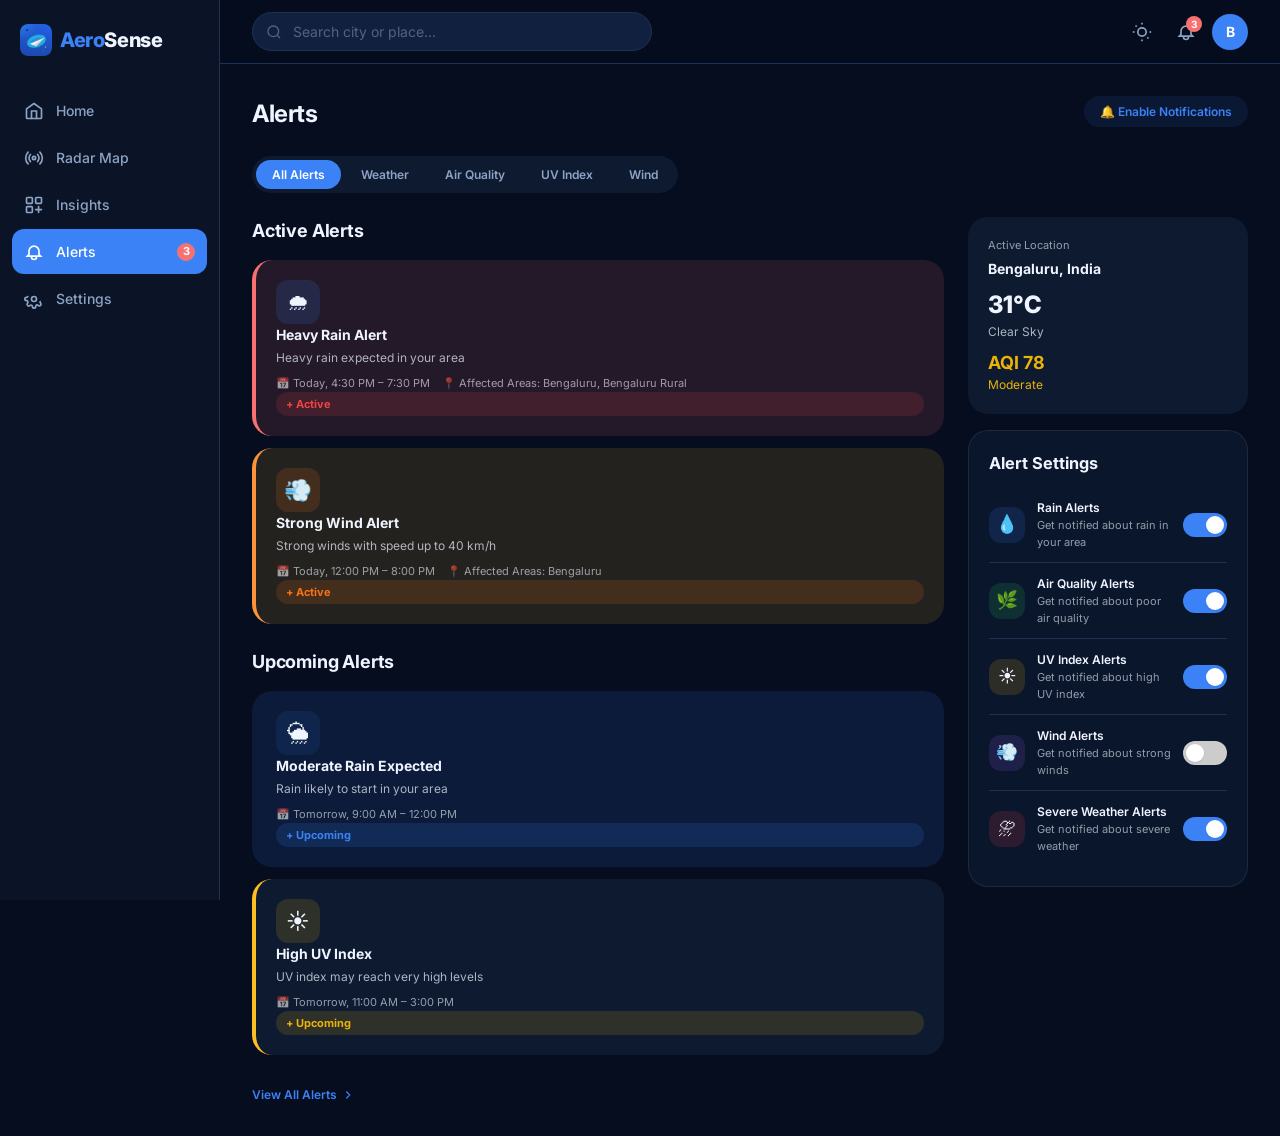
==== pages/alerts.html @ c8701554 "Initial commit" ====
<!DOCTYPE html>
<html lang="en" data-theme="dark">
<head>
  <meta charset="UTF-8"/>
  <meta name="viewport" content="width=device-width, initial-scale=1.0, viewport-fit=cover"/>
  <meta name="theme-color" content="#0d1117"/>
  <title>Alerts – AeroSense</title>
  <link rel="manifest" href="../manifest.json"/>
  <link rel="apple-touch-icon" href="../assets/apple-touch-icon.png"/>
  <link rel="apple-touch-icon" sizes="180x180" href="../assets/apple-touch-icon.png"/>
  <!-- Theme init: read stored preference before CSS renders to prevent flash -->
  <script>(function(){try{var s=JSON.parse(localStorage.getItem("aerosense_settings")||"{}");var t=s.theme||"dark";if(t==="system"){t=window.matchMedia("(prefers-color-scheme: dark)").matches?"dark":"light";}document.documentElement.setAttribute("data-theme",t);}catch(e){document.documentElement.setAttribute("data-theme","dark");}})();</script>
  <link rel="stylesheet" href="../css/main.css"/>
  <link rel="stylesheet" href="../css/dark.css"/>
  <link rel="stylesheet" href="../css/light.css"/>
  <link rel="stylesheet" href="../css/animations.css"/>
  <style>
    .alerts-layout {
      display: grid;
      grid-template-columns: 1fr 280px;
      gap: var(--space-2xl);
      align-items: start;
    }
    @media (max-width: 1024px) { .alerts-layout { grid-template-columns: 1fr; } }
    .location-mini-card {
      border-radius: var(--radius-xl);
      padding: var(--space-xl);
    }
    [data-theme="dark"] .location-mini-card { background: var(--bg-card); }
    [data-theme="light"] .location-mini-card { background: var(--bg-card); box-shadow: var(--shadow-sm); }
  </style>
</head>
<body>
<div class="app-shell">
  <!-- Sidebar -->
  <aside class="sidebar" role="navigation">
    <div class="sidebar-logo">
      <svg class="logo-icon" viewBox="0 0 32 32" fill="none">
        <circle cx="16" cy="16" r="16" fill="#3b82f6" opacity=".15"/>
        <path d="M8 20c0-4.418 3.582-8 8-8s8 3.582 8 8" stroke="#3b82f6" stroke-width="2" stroke-linecap="round"/>
        <circle cx="16" cy="12" r="3" fill="#3b82f6"/>
        <path d="M10 24h12" stroke="#3b82f6" stroke-width="2" stroke-linecap="round"/>
      </svg>
      <span class="logo-text"><span class="logo-aero">Aero</span>Sense</span>
    </div>
    <nav class="sidebar-nav">
      <a href="../index.html" class="nav-item"><svg width="20" height="20" fill="none" stroke="currentColor" stroke-width="2" viewBox="0 0 24 24"><path stroke-linecap="round" stroke-linejoin="round" d="M3 9.5L12 3l9 6.5V20a1 1 0 01-1 1H4a1 1 0 01-1-1V9.5z"/><path stroke-linecap="round" d="M9 21V12h6v9"/></svg><span>Home</span></a>
      <a href="radar.html" class="nav-item"><svg width="20" height="20" fill="none" stroke="currentColor" stroke-width="2" viewBox="0 0 24 24"><circle cx="12" cy="12" r="2"/><path stroke-linecap="round" d="M16.24 7.76a6 6 0 010 8.49M7.76 7.76a6 6 0 000 8.49M19.07 4.93a10 10 0 010 14.14M4.93 4.93a10 10 0 000 14.14"/></svg><span>Radar Map</span></a>
      <a href="insights.html" class="nav-item"><svg width="20" height="20" fill="none" stroke="currentColor" stroke-width="2" viewBox="0 0 24 24"><rect x="3" y="3" width="7" height="7" rx="1"/><rect x="14" y="3" width="7" height="7" rx="1"/><rect x="3" y="14" width="7" height="7" rx="1"/><path stroke-linecap="round" d="M14 17.5h7M17.5 14v7"/></svg><span>Insights</span></a>
      <a href="alerts.html" class="nav-item active" aria-current="page"><svg width="20" height="20" fill="none" stroke="currentColor" stroke-width="2" viewBox="0 0 24 24"><path stroke-linecap="round" d="M15 17H20L18.595 15.595A1 1 0 0118 14.808V11a6 6 0 10-12 0v3.808a1 1 0 01-.595.797L4 17h5m6 0v1a3 3 0 11-6 0v-1m6 0H9"/></svg><span>Alerts</span><span class="nav-badge alerts-badge">3</span></a>
      <a href="settings.html" class="nav-item"><svg width="20" height="20" fill="none" stroke="currentColor" stroke-width="2" viewBox="0 0 24 24"><circle cx="12" cy="12" r="3"/><path stroke-linecap="round" d="M19.4 15a1.65 1.65 0 00.33 1.82l.06.06a2 2 0 010 2.83 2 2 0 01-2.83 0l-.06-.06a1.65 1.65 0 00-1.82-.33 1.65 1.65 0 00-1 1.51V21a2 2 0 01-4 0v-.09A1.65 1.65 0 009 19.4a1.65 1.65 0 00-1.82.33l-.06.06a2 2 0 01-2.83-2.83l.06-.06A1.65 1.65 0 004.68 15a1.65 1.65 0 00-1.51-1H3a2 2 0 010-4h.09A1.65 1.65 0 004.6 9"/></svg><span>Settings</span></a>
    </nav>
  </aside>

  <div class="main-content">
    <header class="topbar">
      <div class="search-bar">
        <svg class="search-icon" fill="none" stroke="currentColor" stroke-width="2" viewBox="0 0 24 24"><circle cx="11" cy="11" r="8"/><line x1="21" y1="21" x2="16.65" y2="16.65"/></svg>
        <input type="text" placeholder="Search city or place..." aria-label="Search"/>
      </div>
      <div class="topbar-actions">
        <button class="topbar-btn topbar-theme-btn" aria-label="Toggle theme"><svg width="20" height="20" fill="none" stroke="currentColor" stroke-width="2" viewBox="0 0 24 24"><circle cx="12" cy="12" r="5"/><line x1="12" y1="1" x2="12" y2="3"/><line x1="12" y1="21" x2="12" y2="23"/><line x1="4.22" y1="4.22" x2="5.64" y2="5.64"/><line x1="18.36" y1="18.36" x2="19.78" y2="19.78"/><line x1="1" y1="12" x2="3" y2="12"/><line x1="21" y1="12" x2="23" y2="12"/></svg></button>
        <button class="topbar-btn" aria-label="Notifications"><svg width="20" height="20" fill="none" stroke="currentColor" stroke-width="2" viewBox="0 0 24 24"><path stroke-linecap="round" d="M15 17H20L18.595 15.595A1 1 0 0118 14.808V11a6 6 0 10-12 0v3.808a1 1 0 01-.595.797L4 17h5m6 0v1a3 3 0 11-6 0v-1m6 0H9"/></svg><span class="btn-badge alerts-badge">3</span></button>
        <div class="avatar-btn">B</div>
      </div>
    </header>

    <header class="mobile-topbar">
      <div>
        <div class="mt-logo"><span class="logo-aero">Aero</span>Sense</div>
        <div style="font-size:var(--text-lg);font-weight:700;margin-top:2px">Alerts</div>
      </div>
      <div class="mt-actions">
        <button class="mt-btn topbar-theme-btn" aria-label="Toggle theme"><svg width="20" height="20" fill="none" stroke="currentColor" stroke-width="2" viewBox="0 0 24 24"><circle cx="12" cy="12" r="5"/><line x1="12" y1="1" x2="12" y2="3"/><line x1="12" y1="21" x2="12" y2="23"/></svg></button>
        <button class="mt-btn" id="enable-notifications" aria-label="Enable notifications"><svg width="20" height="20" fill="none" stroke="currentColor" stroke-width="2" viewBox="0 0 24 24"><path stroke-linecap="round" d="M15 17H20L18.595 15.595A1 1 0 0118 14.808V11a6 6 0 10-12 0v3.808a1 1 0 01-.595.797L4 17h5m6 0v1a3 3 0 11-6 0v-1m6 0H9"/></svg></button>
      </div>
    </header>

    <main class="page-content page-enter">
      <div class="page-header" style="display:flex;align-items:flex-start;justify-content:space-between;flex-wrap:wrap;gap:var(--space-md)">
        <div>
          <h1 class="page-title">Alerts</h1>
        </div>
        <button class="view-all-btn" id="enable-notifications" style="padding:8px 16px;border-radius:var(--radius-full);background:rgba(59,130,246,.1);color:var(--color-brand);font-weight:600;font-size:var(--text-sm)">
          🔔 Enable Notifications
        </button>
      </div>

      <!-- Filter tabs -->
      <div class="tab-bar" role="tablist">
        <button class="tab-btn active" data-filter="all" role="tab">All Alerts</button>
        <button class="tab-btn" data-filter="weather" role="tab">Weather</button>
        <button class="tab-btn" data-filter="aqi" role="tab">Air Quality</button>
        <button class="tab-btn" data-filter="uv" role="tab">UV Index</button>
        <button class="tab-btn" data-filter="wind" role="tab">Wind</button>
      </div>

      <div class="alerts-layout">
        <!-- Alerts list -->
        <div>
          <!-- Active Alerts -->
          <section>
            <h2 class="section-title mb-lg">Active Alerts</h2>
            <div id="active-alerts">
              <!-- Populated by JS -->
              <div class="alert-card active">
                <div class="ac-icon-wrap" style="background:rgba(59,130,246,.15)">🌧</div>
                <div class="ac-body">
                  <div class="ac-title">Heavy Rain Alert</div>
                  <div class="ac-desc">Heavy rain expected in your area</div>
                  <div class="ac-meta">
                    <span>📅 Today, 4:30 PM – 7:30 PM</span>
                    <span>📍 Affected Areas: Bengaluru, Bengaluru Rural</span>
                  </div>
                </div>
                <div class="ac-badge" style="color:#ef4444;background:rgba(239,68,68,.15)">+ Active</div>
              </div>
              <div class="alert-card wind">
                <div class="ac-icon-wrap" style="background:rgba(249,115,22,.15)">💨</div>
                <div class="ac-body">
                  <div class="ac-title">Strong Wind Alert</div>
                  <div class="ac-desc">Strong winds with speed up to 40 km/h</div>
                  <div class="ac-meta">
                    <span>📅 Today, 12:00 PM – 8:00 PM</span>
                    <span>📍 Affected Areas: Bengaluru</span>
                  </div>
                </div>
                <div class="ac-badge" style="color:#f97316;background:rgba(249,115,22,.15)">+ Active</div>
              </div>
            </div>
          </section>

          <!-- Upcoming Alerts -->
          <section style="margin-top:var(--space-2xl)">
            <h2 class="section-title mb-lg">Upcoming Alerts</h2>
            <div id="upcoming-alerts">
              <div class="alert-card upcoming">
                <div class="ac-icon-wrap" style="background:rgba(59,130,246,.1)">🌦</div>
                <div class="ac-body">
                  <div class="ac-title">Moderate Rain Expected</div>
                  <div class="ac-desc">Rain likely to start in your area</div>
                  <div class="ac-meta"><span>📅 Tomorrow, 9:00 AM – 12:00 PM</span></div>
                </div>
                <div class="ac-badge" style="color:#3b82f6;background:rgba(59,130,246,.15)">+ Upcoming</div>
              </div>
              <div class="alert-card uv">
                <div class="ac-icon-wrap" style="background:rgba(234,179,8,.15)">☀️</div>
                <div class="ac-body">
                  <div class="ac-title">High UV Index</div>
                  <div class="ac-desc">UV index may reach very high levels</div>
                  <div class="ac-meta"><span>📅 Tomorrow, 11:00 AM – 3:00 PM</span></div>
                </div>
                <div class="ac-badge" style="color:#eab308;background:rgba(234,179,8,.15)">+ Upcoming</div>
              </div>
            </div>

            <button class="view-all-btn mt-xl" id="view-all-alerts" style="margin:var(--space-xl) auto 0;display:block">
              View All Alerts
              <svg width="14" height="14" fill="none" stroke="currentColor" stroke-width="2" viewBox="0 0 24 24"><path d="M9 18l6-6-6-6"/></svg>
            </button>
          </section>
        </div>

        <!-- Right sidebar: location + alert settings -->
        <aside style="display:flex;flex-direction:column;gap:var(--space-lg)">

          <!-- Location mini card (desktop) -->
          <div class="location-mini-card" id="alert-location-summary">
            <div style="font-size:var(--text-xs);opacity:.6;margin-bottom:4px">Active Location</div>
            <div style="font-weight:700;margin-bottom:8px">Bengaluru, India</div>
            <div style="font-size:var(--text-2xl);font-weight:800">31°C</div>
            <div style="font-size:var(--text-sm);opacity:.7;margin-bottom:8px">Clear Sky</div>
            <div style="font-size:var(--text-lg);font-weight:700;color:#eab308">AQI 78</div>
            <div style="font-size:var(--text-sm);color:#eab308">Moderate</div>
          </div>

          <!-- Alert Settings -->
          <div class="card">
            <h3 style="font-weight:700;margin-bottom:var(--space-md)">Alert Settings</h3>
            <div id="alert-settings-list">
              <!-- Populated by JS -->
              <div class="alert-setting-row">
                <div class="asr-icon" style="background:rgba(59,130,246,.15)">💧</div>
                <div class="asr-body"><div class="asr-name">Rain Alerts</div><div class="asr-desc">Get notified about rain in your area</div></div>
                <label class="toggle-switch"><input type="checkbox" checked/><span class="toggle-slider"></span></label>
              </div>
              <div class="alert-setting-row">
                <div class="asr-icon" style="background:rgba(34,197,94,.15)">🌿</div>
                <div class="asr-body"><div class="asr-name">Air Quality Alerts</div><div class="asr-desc">Get notified about poor air quality</div></div>
                <label class="toggle-switch"><input type="checkbox" checked/><span class="toggle-slider"></span></label>
              </div>
              <div class="alert-setting-row">
                <div class="asr-icon" style="background:rgba(234,179,8,.15)">☀️</div>
                <div class="asr-body"><div class="asr-name">UV Index Alerts</div><div class="asr-desc">Get notified about high UV index</div></div>
                <label class="toggle-switch"><input type="checkbox" checked/><span class="toggle-slider"></span></label>
              </div>
              <div class="alert-setting-row">
                <div class="asr-icon" style="background:rgba(139,92,246,.15)">💨</div>
                <div class="asr-body"><div class="asr-name">Wind Alerts</div><div class="asr-desc">Get notified about strong winds</div></div>
                <label class="toggle-switch"><input type="checkbox"/><span class="toggle-slider"></span></label>
              </div>
              <div class="alert-setting-row">
                <div class="asr-icon" style="background:rgba(239,68,68,.15)">⛈</div>
                <div class="asr-body"><div class="asr-name">Severe Weather Alerts</div><div class="asr-desc">Get notified about severe weather</div></div>
                <label class="toggle-switch"><input type="checkbox" checked/><span class="toggle-slider"></span></label>
              </div>
            </div>
          </div>

        </aside>
      </div>
    </main>

    <nav class="bottom-nav">
      <a href="../index.html" class="bottom-nav-item"><svg width="22" height="22" fill="none" stroke="currentColor" stroke-width="2" viewBox="0 0 24 24"><path stroke-linecap="round" stroke-linejoin="round" d="M3 9.5L12 3l9 6.5V20a1 1 0 01-1 1H4a1 1 0 01-1-1V9.5z"/></svg><span class="bn-label">Home</span></a>
      <a href="radar.html" class="bottom-nav-item"><svg width="22" height="22" fill="none" stroke="currentColor" stroke-width="2" viewBox="0 0 24 24"><circle cx="12" cy="12" r="2"/><path stroke-linecap="round" d="M16.24 7.76a6 6 0 010 8.49M7.76 7.76a6 6 0 000 8.49"/></svg><span class="bn-label">Radar</span></a>
      <a href="insights.html" class="bottom-nav-item"><div class="bottom-nav-fab"><svg width="24" height="24" fill="none" stroke="currentColor" stroke-width="2" viewBox="0 0 24 24"><rect x="3" y="3" width="7" height="7" rx="1"/><rect x="14" y="3" width="7" height="7" rx="1"/><rect x="3" y="14" width="7" height="7" rx="1"/><path stroke-linecap="round" d="M14 17.5h7M17.5 14v7"/></svg></div><span class="bn-label" style="margin-top:4px">Insights</span></a>
      <a href="alerts.html" class="bottom-nav-item active" aria-current="page"><svg width="22" height="22" fill="none" stroke="currentColor" stroke-width="2" viewBox="0 0 24 24"><path stroke-linecap="round" d="M15 17H20L18.595 15.595A1 1 0 0118 14.808V11a6 6 0 10-12 0v3.808a1 1 0 01-.595.797L4 17h5m6 0v1a3 3 0 11-6 0v-1m6 0H9"/></svg><span class="bn-label">Alerts</span><span class="bn-badge">3</span></a>
      <a href="settings.html" class="bottom-nav-item"><svg width="22" height="22" fill="none" stroke="currentColor" stroke-width="2" viewBox="0 0 24 24"><circle cx="12" cy="12" r="3"/></svg><span class="bn-label">Settings</span></a>
    </nav>
  </div>
</div>

<script type="module" src="../js/alerts.js"></script>
<script type="module" src="../js/nav.js"></script>
</body>
</html>
---- css/main.css ----
/* ============================================================
   AeroSense – main.css
   Core layout, design tokens, components (theme-agnostic)
   ============================================================ */

/* ---------- Google Fonts ---------- */
@import url('https://fonts.googleapis.com/css2?family=Inter:wght@300;400;500;600;700;800;900&display=swap');

/* ---------- Design Tokens ---------- */
:root {
  /* Brand — dark theme defaults (overridden to #2563EB in light.css) */
  --color-brand:       #3B82F6;
  --color-brand-light: #60A5FA;
  --color-brand-dark:  #1D4ED8;
  --brand-secondary:   #38BDF8;
  --brand-accent:      #22D3EE;

  /* Status */
  --color-excellent: #22C55E;   /* success */
  --color-good:      #86EFAC;
  --color-moderate:  #FBBF24;   /* warning */
  --color-fair:      #FB923C;   /* aqi-sensitive */
  --color-poor:      #F87171;   /* danger (dark) */
  --color-hazardous: #A855F7;

  /* AQI gauge colors — identical in both themes per spec */
  --aqi-good:               #22C55E;
  --aqi-moderate:           #FACC15;
  --aqi-unhealthy-sensitive:#FB923C;
  --aqi-unhealthy:          #EF4444;
  --aqi-very-unhealthy:     #A855F7;
  --aqi-hazardous:          #7F1D1D;

  /* Weather colors */
  --weather-sunny:   #FBBF24;
  --weather-cloudy:  #94A3B8;
  --weather-rain:    #3B82F6;
  --weather-storm:   #8B5CF6;
  --weather-snow:    #E0F2FE;
  --weather-fog:     #CBD5E1;

  /* AeroScore color stops */
  --aeroscore-low:    #EF4444;   /* 0–25  */
  --aeroscore-fair:   #F59E0B;   /* 26–50 */
  --aeroscore-good:   #FACC15;   /* 51–75 */
  --aeroscore-great:  #22C55E;   /* 76–100 */

  /* Spacing */
  --space-xs: 4px;
  --space-sm: 8px;
  --space-md: 12px;
  --space-lg: 16px;
  --space-xl: 20px;
  --space-2xl: 24px;
  --space-3xl: 32px;
  --space-4xl: 40px;
  --space-5xl: 48px;

  /* Border radius */
  --radius-sm: 8px;
  --radius-md: 12px;
  --radius-lg: 16px;
  --radius-xl: 20px;
  --radius-2xl: 24px;
  --radius-full: 9999px;

  /* Font sizes */
  --text-xs: 0.688rem;   /* 11px */
  --text-sm: 0.75rem;    /* 12px */
  --text-base: 0.875rem; /* 14px */
  --text-md: 1rem;       /* 16px */
  --text-lg: 1.125rem;   /* 18px */
  --text-xl: 1.25rem;    /* 20px */
  --text-2xl: 1.5rem;    /* 24px */
  --text-3xl: 1.875rem;  /* 30px */
  --text-4xl: 2.25rem;   /* 36px */
  --text-5xl: 3rem;      /* 48px */
  --text-6xl: 3.75rem;   /* 60px */

  /* Sidebar */
  --sidebar-width: 220px;
  --sidebar-collapsed: 64px;

  /* Bottom nav */
  --bottom-nav-height: 72px;

  /* Top bar (desktop) */
  --topbar-height: 64px;

  /* Transitions */
  --transition-fast: 150ms ease;
  --transition-base: 250ms ease;
  --transition-slow: 400ms ease;

  /* Shadows */
  --shadow-sm: 0 1px 2px rgba(0,0,0,.08);
  --shadow-md: 0 4px 12px rgba(0,0,0,.12);
  --shadow-lg: 0 8px 24px rgba(0,0,0,.18);
  --shadow-xl: 0 16px 40px rgba(0,0,0,.22);
}

/* ---------- Reset ---------- */
*, *::before, *::after { box-sizing: border-box; margin: 0; padding: 0; }
html { font-size: 16px; scroll-behavior: smooth; -webkit-text-size-adjust: 100%; }
body {
  font-family: 'Inter', system-ui, -apple-system, sans-serif;
  font-size: var(--text-base);
  line-height: 1.5;
  -webkit-font-smoothing: antialiased;
  overflow-x: hidden;
  transition: background var(--transition-base), color var(--transition-base);
}
img, svg { display: block; max-width: 100%; }
button { cursor: pointer; border: none; background: none; font-family: inherit; }
a { text-decoration: none; color: inherit; }
ul, ol { list-style: none; }
input, select, textarea { font-family: inherit; }

/* ---------- App Shell ---------- */
.app-shell {
  display: flex;
  min-height: 100dvh;
}

/* Desktop Sidebar */
.sidebar {
  width: var(--sidebar-width);
  min-height: 100dvh;
  display: flex;
  flex-direction: column;
  padding: var(--space-2xl) 0;
  position: fixed;
  left: 0;
  top: 0;
  bottom: 0;
  z-index: 100;
  transition: width var(--transition-base), background var(--transition-base);
}

.sidebar-logo {
  display: flex;
  align-items: center;
  gap: var(--space-sm);
  padding: 0 var(--space-xl) var(--space-3xl);
  font-size: var(--text-xl);
  font-weight: 800;
  letter-spacing: -0.02em;
}
.sidebar-logo .logo-icon {
  width: 32px; height: 32px;
  flex-shrink: 0;
}
.sidebar-logo .logo-aero { color: var(--color-brand); }

.sidebar-nav { flex: 1; display: flex; flex-direction: column; gap: 2px; padding: 0 var(--space-md); }
.nav-item {
  display: flex;
  align-items: center;
  gap: var(--space-md);
  padding: var(--space-md) var(--space-md);
  border-radius: var(--radius-md);
  font-size: var(--text-base);
  font-weight: 500;
  transition: background var(--transition-fast), color var(--transition-fast);
  position: relative;
  white-space: nowrap;
  overflow: hidden;
}
.nav-item svg { width: 20px; height: 20px; flex-shrink: 0; }
.nav-item .nav-badge {
  margin-left: auto;
  background: var(--color-poor);
  color: #fff;
  font-size: var(--text-xs);
  font-weight: 700;
  min-width: 18px;
  height: 18px;
  border-radius: var(--radius-full);
  display: flex; align-items: center; justify-content: center;
  padding: 0 5px;
}
.nav-item.active { background: var(--color-brand); color: #fff !important; }
.nav-item.active svg { color: #fff; }

/* Main content area */
.main-content {
  flex: 1;
  margin-left: var(--sidebar-width);
  min-height: 100dvh;
  display: flex;
  flex-direction: column;
}

/* Desktop Top Bar */
.topbar {
  height: var(--topbar-height);
  display: flex;
  align-items: center;
  gap: var(--space-lg);
  padding: 0 var(--space-3xl);
  position: sticky;
  top: 0;
  z-index: 90;
  backdrop-filter: blur(12px);
  -webkit-backdrop-filter: blur(12px);
}

.topbar-logo {
  display: none;
  align-items: center;
  gap: var(--space-sm);
  font-size: var(--text-lg);
  font-weight: 800;
  letter-spacing: -0.02em;
}

.search-bar {
  flex: 1;
  max-width: 400px;
  position: relative;
  display: flex;
  align-items: center;
}
.search-bar input {
  width: 100%;
  padding: 10px var(--space-lg) 10px 40px;
  border-radius: var(--radius-full);
  border: 1px solid transparent;
  font-size: var(--text-base);
  outline: none;
  transition: border-color var(--transition-fast), background var(--transition-fast);
}
.search-bar .search-icon {
  position: absolute;
  left: 14px;
  width: 16px; height: 16px;
  pointer-events: none;
}
.search-bar .search-location-btn {
  position: absolute;
  right: 10px;
  width: 28px; height: 28px;
  border-radius: var(--radius-full);
  display: flex; align-items: center; justify-content: center;
  transition: background var(--transition-fast);
}
.search-shortcut {
  position: absolute;
  right: 44px;
  font-size: var(--text-xs);
  padding: 2px 6px;
  border-radius: 4px;
  font-family: monospace;
}

.topbar-actions {
  display: flex;
  align-items: center;
  gap: var(--space-sm);
  margin-left: auto;
}
.topbar-btn {
  width: 36px; height: 36px;
  border-radius: var(--radius-full);
  display: flex; align-items: center; justify-content: center;
  position: relative;
  transition: background var(--transition-fast);
}
.topbar-btn svg { width: 20px; height: 20px; }
.topbar-btn .btn-badge {
  position: absolute;
  top: 2px; right: 2px;
  width: 16px; height: 16px;
  background: var(--color-poor);
  color: #fff;
  font-size: 10px;
  font-weight: 700;
  border-radius: var(--radius-full);
  display: flex; align-items: center; justify-content: center;
}

.avatar-btn {
  width: 36px; height: 36px;
  border-radius: var(--radius-full);
  overflow: hidden;
  display: flex; align-items: center; justify-content: center;
  font-size: var(--text-base);
  font-weight: 700;
  background: var(--color-brand);
  color: #fff;
}

/* Page Content */
.page-content {
  flex: 1;
  padding: var(--space-3xl);
  max-width: 1400px;
  width: 100%;
}

.page-header {
  margin-bottom: var(--space-2xl);
}
.page-title {
  font-size: var(--text-2xl);
  font-weight: 700;
  letter-spacing: -0.02em;
}
.page-subtitle {
  font-size: var(--text-base);
  margin-top: 4px;
  opacity: 0.6;
}

/* ---------- Cards ---------- */
.card {
  border-radius: var(--radius-xl);
  padding: var(--space-xl);
  transition: background var(--transition-base), box-shadow var(--transition-base);
}
.card-sm { padding: var(--space-lg); border-radius: var(--radius-lg); }
.card-xs { padding: var(--space-md); border-radius: var(--radius-md); }

/* ---------- Hero Weather Card ---------- */
.hero-card {
  border-radius: var(--radius-2xl);
  overflow: hidden;
  position: relative;
  min-height: 280px;
  display: flex;
  flex-direction: column;
  justify-content: flex-end;
  padding: var(--space-2xl);
  color: #fff;
}
.hero-card-bg {
  position: absolute;
  inset: 0;
  background: linear-gradient(135deg, #1a237e 0%, #283593 25%, #1565c0 50%, #e65100 75%, #ff6f00 100%);
  z-index: 0;
  transition: background var(--transition-slow);
}
.hero-card-bg.sunny {
  background: linear-gradient(135deg, #0d47a1 0%, #1976d2 30%, #ff8f00 65%, #ff6f00 100%);
}
.hero-card-bg.cloudy {
  background: linear-gradient(135deg, #37474f 0%, #546e7a 50%, #78909c 100%);
}
.hero-card-bg.rainy {
  background: linear-gradient(135deg, #1a237e 0%, #283593 40%, #37474f 100%);
}
.hero-card-bg.night {
  background: linear-gradient(135deg, #0a0e1a 0%, #0d1b3e 50%, #1a2557 100%);
}
.hero-card-bg.fog {
  background: linear-gradient(135deg, #607d8b 0%, #90a4ae 50%, #b0bec5 100%);
}
.hero-card-overlay {
  position: absolute;
  inset: 0;
  background: linear-gradient(to top, rgba(0,0,0,.55) 0%, rgba(0,0,0,.15) 50%, transparent 100%);
  z-index: 1;
}
.hero-card-content { position: relative; z-index: 2; }

.hero-live-badge {
  display: inline-flex;
  align-items: center;
  gap: 6px;
  padding: 4px 10px;
  border-radius: var(--radius-full);
  background: rgba(255,255,255,.18);
  backdrop-filter: blur(8px);
  font-size: var(--text-xs);
  font-weight: 600;
  margin-bottom: var(--space-md);
  width: fit-content;
}
.hero-live-dot {
  width: 7px; height: 7px;
  border-radius: 50%;
  background: var(--color-excellent);
  animation: pulse-dot 2s infinite;
}
@keyframes pulse-dot {
  0%, 100% { opacity: 1; transform: scale(1); }
  50% { opacity: .6; transform: scale(.8); }
}

.hero-location {
  display: flex;
  align-items: center;
  gap: 6px;
  font-size: var(--text-base);
  font-weight: 500;
  opacity: .9;
  margin-bottom: var(--space-sm);
}
.hero-location svg { width: 16px; height: 16px; }

.hero-temp {
  font-size: clamp(3rem, 8vw, 5rem);
  font-weight: 800;
  line-height: 1;
  letter-spacing: -0.03em;
  margin-bottom: var(--space-xs);
}

.hero-condition {
  display: flex;
  align-items: center;
  gap: var(--space-sm);
  font-size: var(--text-xl);
  font-weight: 600;
  margin-bottom: var(--space-xs);
}
.hero-feels {
  font-size: var(--text-base);
  opacity: .8;
  margin-bottom: var(--space-lg);
}

.hero-metrics-row {
  display: flex;
  gap: var(--space-xl);
  flex-wrap: wrap;
  padding-top: var(--space-lg);
  border-top: 1px solid rgba(255,255,255,.2);
}
.hero-metric {
  display: flex;
  align-items: center;
  gap: 6px;
  font-size: var(--text-sm);
}
.hero-metric svg { width: 16px; height: 16px; opacity: .8; }
.hero-metric .metric-val { font-weight: 600; }

.hero-fullscreen-btn {
  position: absolute;
  top: var(--space-lg);
  right: var(--space-lg);
  z-index: 3;
  display: flex;
  align-items: center;
  gap: 6px;
  padding: 6px 12px;
  border-radius: var(--radius-full);
  background: rgba(255,255,255,.18);
  backdrop-filter: blur(8px);
  font-size: var(--text-xs);
  font-weight: 600;
  color: #fff;
  transition: background var(--transition-fast);
}
.hero-fullscreen-btn:hover { background: rgba(255,255,255,.28); }
.hero-fullscreen-btn svg { width: 14px; height: 14px; }

/* ---------- Metrics Grid ---------- */
.metrics-grid {
  display: grid;
  grid-template-columns: repeat(auto-fill, minmax(140px, 1fr));
  gap: var(--space-md);
}
.metric-card {
  border-radius: var(--radius-lg);
  padding: var(--space-lg);
  display: flex;
  flex-direction: column;
  gap: var(--space-xs);
  transition: transform var(--transition-fast);
}
.metric-card:hover { transform: translateY(-2px); }
.metric-card .mc-label {
  font-size: var(--text-xs);
  font-weight: 500;
  opacity: .6;
  display: flex;
  align-items: center;
  gap: 4px;
}
.metric-card .mc-label svg { width: 14px; height: 14px; }
.metric-card .mc-value {
  font-size: var(--text-xl);
  font-weight: 700;
  letter-spacing: -0.02em;
}
.metric-card .mc-sub {
  font-size: var(--text-xs);
  opacity: .55;
}
.metric-card .mc-sparkline {
  height: 28px;
  margin-top: 4px;
}

/* ---------- Score Cards ---------- */
/* Score card: flex column, header row holds text + ring side-by-side */
.score-card {
  border-radius: var(--radius-xl);
  padding: var(--space-xl);
  padding-bottom: 44px; /* room for the sparkline strip */
  display: flex;
  flex-direction: column;
  gap: 0;
  position: relative;
  overflow: hidden;
  min-height: 130px;
}
/* Top row: text on the left, ring on the right */
.score-card .sc-header {
  display: flex;
  align-items: flex-start;
  justify-content: space-between;
  gap: var(--space-sm);
}
.score-card .sc-text {
  display: flex;
  flex-direction: column;
  gap: 3px;
  min-width: 0;
  flex: 1;
}
.score-card .sc-label {
  font-size: var(--text-xs);
  font-weight: 600;
  opacity: .7;
  text-transform: uppercase;
  letter-spacing: .05em;
}
.score-card .sc-value {
  font-size: var(--text-2xl);
  font-weight: 800;
  letter-spacing: -0.03em;
  line-height: 1.1;
}
.score-card .sc-value span {
  font-size: var(--text-sm);
  font-weight: 500;
  opacity: .6;
}
.score-card .sc-status {
  font-size: var(--text-xs);
  font-weight: 600;
  margin-top: 2px;
}
.score-card .sc-extra {
  font-size: var(--text-xs);
  opacity: .5;
  margin-top: 1px;
}
/* Ring sits in the flex row — fixed size, never overlaps text */
.score-card .sc-ring {
  flex-shrink: 0;
  width: 60px;
  height: 60px;
  display: flex;
  align-items: center;
  justify-content: center;
}
.score-card .sc-ring svg {
  width: 60px;
  height: 60px;
}
/* Sparkline strip — full-width at the bottom */
.score-card .sc-sparkline-strip {
  position: absolute;
  bottom: 0;
  left: 0;
  right: 0;
  height: 40px;
  pointer-events: none;
}
.score-card .sc-sparkline-strip svg {
  width: 100%;
  height: 40px;
}

/* ---------- Gauge (AQI) ---------- */
.aqi-gauge-wrap {
  display: flex;
  flex-direction: column;
  align-items: center;
  gap: var(--space-sm);
}
.aqi-gauge-svg { width: 140px; height: 80px; }

/* ---------- Forecast Strips ---------- */
.forecast-strip {
  display: flex;
  gap: var(--space-sm);
  overflow-x: auto;
  padding-bottom: var(--space-sm);
  scrollbar-width: none;
}
.forecast-strip::-webkit-scrollbar { display: none; }

.hourly-item {
  display: flex;
  flex-direction: column;
  align-items: center;
  gap: var(--space-xs);
  padding: var(--space-md) var(--space-lg);
  border-radius: var(--radius-lg);
  min-width: 72px;
  flex-shrink: 0;
  text-align: center;
  transition: background var(--transition-fast);
}
.hourly-item.active { background: var(--color-brand) !important; color: #fff; }
.hourly-item .hi-time { font-size: var(--text-xs); font-weight: 600; opacity: .7; }
.hourly-item.active .hi-time { opacity: .9; }
.hourly-item .hi-icon { font-size: 1.5rem; line-height: 1; }
.hourly-item .hi-temp { font-size: var(--text-base); font-weight: 700; }
.hourly-item .hi-precip { font-size: var(--text-xs); opacity: .6; display: flex; align-items: center; gap: 2px; }

.daily-item {
  display: flex;
  align-items: center;
  gap: var(--space-md);
  padding: var(--space-md) 0;
}
.daily-item + .daily-item { border-top: 1px solid transparent; }
.daily-item .di-day { width: 80px; font-weight: 600; font-size: var(--text-sm); }
.daily-item .di-icon { font-size: 1.4rem; flex-shrink: 0; }
.daily-item .di-precip { font-size: var(--text-xs); opacity: .6; margin-right: auto; display: flex; align-items: center; gap: 2px; }
.daily-item .di-temps { font-size: var(--text-sm); font-weight: 600; display: flex; gap: 6px; margin-left: auto; }
.daily-item .di-temps .hi { font-weight: 700; }
.daily-item .di-temps .lo { opacity: .5; }

/* ---------- Today vs Normal ---------- */
.today-normal-grid {
  display: grid;
  grid-template-columns: repeat(auto-fill, minmax(140px, 1fr));
  gap: var(--space-md);
}
.tn-item {
  border-radius: var(--radius-lg);
  padding: var(--space-lg);
  display: flex;
  flex-direction: column;
  gap: 4px;
}
.tn-item .tn-label { font-size: var(--text-xs); opacity: .6; font-weight: 500; }
.tn-item .tn-current { font-size: var(--text-xl); font-weight: 700; letter-spacing: -0.02em; }
.tn-item .tn-delta {
  font-size: var(--text-xs);
  font-weight: 600;
  display: flex;
  align-items: center;
  gap: 3px;
}
.tn-item .tn-delta.up { color: var(--color-fair); }
.tn-item .tn-delta.down { color: var(--color-excellent); }
.tn-item .tn-normal { font-size: var(--text-xs); opacity: .5; }
.tn-item .tn-sparkline { height: 24px; margin-top: 4px; }

/* ---------- Outdoor Recs ---------- */
.recs-grid {
  display: grid;
  grid-template-columns: repeat(auto-fill, minmax(100px, 1fr));
  gap: var(--space-md);
}
.rec-item {
  border-radius: var(--radius-lg);
  padding: var(--space-lg) var(--space-md);
  display: flex;
  flex-direction: column;
  align-items: center;
  gap: var(--space-xs);
  text-align: center;
}
.rec-item .ri-icon { font-size: 1.75rem; }
.rec-item .ri-name { font-size: var(--text-xs); font-weight: 600; opacity: .7; }
.rec-item .ri-status { font-size: var(--text-sm); font-weight: 700; }
.ri-status.excellent { color: var(--color-excellent); }
.ri-status.good { color: var(--color-brand); }
.ri-status.fair { color: var(--color-fair); }
.ri-status.avoid { color: var(--color-poor); }

/* ---------- Health Advisory ---------- */
.health-advisory {
  border-radius: var(--radius-xl);
  padding: var(--space-xl);
  display: flex;
  align-items: flex-start;
  gap: var(--space-lg);
  position: relative;
  overflow: hidden;
}
.health-advisory .ha-badge {
  display: inline-flex;
  align-items: center;
  padding: 3px 10px;
  border-radius: var(--radius-full);
  font-size: var(--text-xs);
  font-weight: 700;
  margin-bottom: var(--space-sm);
}
.health-advisory .ha-text {
  font-size: var(--text-sm);
  line-height: 1.6;
  opacity: .85;
}
.health-advisory .ha-illustration {
  font-size: 3rem;
  flex-shrink: 0;
  opacity: .6;
}

/* ---------- AQI Panel ---------- */
.aqi-panel {}
.aqi-panel .ap-value {
  font-size: var(--text-4xl);
  font-weight: 800;
  letter-spacing: -0.03em;
}
.aqi-panel .ap-label {
  font-size: var(--text-base);
  font-weight: 600;
}
.aqi-panel .ap-vs-normal {
  font-size: var(--text-sm);
  display: flex;
  align-items: center;
  gap: 4px;
}
.aqi-gauge-bar {
  width: 100%;
  height: 10px;
  border-radius: var(--radius-full);
  background: linear-gradient(to right, #22c55e, #eab308, #f97316, #ef4444, #9333ea, #7f1d1d);
  position: relative;
  margin: var(--space-md) 0;
}
.aqi-gauge-bar .aqi-pointer {
  position: absolute;
  top: 50%;
  transform: translate(-50%, -50%);
  width: 16px; height: 16px;
  border-radius: 50%;
  background: #fff;
  border: 3px solid #333;
  box-shadow: var(--shadow-md);
  transition: left var(--transition-slow);
}
.aqi-bar-labels {
  display: flex;
  justify-content: space-between;
  font-size: var(--text-xs);
  opacity: .5;
}

.pollutants-list {
  display: flex;
  flex-direction: column;
  gap: var(--space-sm);
  margin-top: var(--space-md);
}
.pollutant-row {
  display: flex;
  align-items: center;
  gap: var(--space-sm);
}
.pollutant-row .pr-dot {
  width: 8px; height: 8px;
  border-radius: 50%;
  flex-shrink: 0;
}
.pollutant-row .pr-name { font-size: var(--text-sm); flex: 1; }
.pollutant-row .pr-val { font-size: var(--text-sm); font-weight: 600; opacity: .8; }

/* ---------- Sunrise/Sunset ---------- */
.sun-card {}
.sun-arc-svg {
  width: 100%;
  height: 80px;
}
.sun-times {
  display: flex;
  justify-content: space-between;
  margin-top: var(--space-sm);
}
.sun-time-item {
  display: flex;
  flex-direction: column;
  align-items: center;
  gap: 2px;
}
.sun-time-item .st-icon { font-size: 1.2rem; }
.sun-time-item .st-label { font-size: var(--text-xs); opacity: .55; }
.sun-time-item .st-time { font-size: var(--text-sm); font-weight: 700; }

/* ---------- Section Headers ---------- */
.section-header {
  display: flex;
  align-items: center;
  justify-content: space-between;
  margin-bottom: var(--space-lg);
}
.section-title {
  font-size: var(--text-lg);
  font-weight: 700;
  letter-spacing: -0.01em;
}
.view-all-btn {
  font-size: var(--text-sm);
  font-weight: 600;
  color: var(--color-brand);
  display: flex;
  align-items: center;
  gap: 4px;
  transition: opacity var(--transition-fast);
}
.view-all-btn:hover { opacity: .7; }
.view-all-btn svg { width: 14px; height: 14px; }

/* ---------- Tabs (filter) ---------- */
.tab-bar {
  display: flex;
  gap: var(--space-xs);
  padding: 4px;
  border-radius: var(--radius-full);
  width: fit-content;
  margin-bottom: var(--space-2xl);
}
.tab-btn {
  padding: 7px var(--space-lg);
  border-radius: var(--radius-full);
  font-size: var(--text-sm);
  font-weight: 600;
  transition: background var(--transition-fast), color var(--transition-fast);
}
.tab-btn.active {
  background: var(--color-brand);
  color: #fff;
}

/* ---------- Alert Cards ---------- */
.alert-card {
  border-radius: var(--radius-xl);
  padding: var(--space-xl);
  display: flex;
  flex-direction: column;
  gap: 0;
  border-left: 4px solid transparent;
  margin-bottom: var(--space-md);
  cursor: pointer;
  transition: transform var(--transition-fast), box-shadow var(--transition-fast);
  user-select: none;
}
.alert-card:hover { transform: translateX(3px); box-shadow: var(--shadow-md); }
.alert-card:focus-visible { outline: 2px solid var(--color-brand); outline-offset: 2px; }
.alert-card .ac-main-row {
  display: flex;
  align-items: flex-start;
  gap: var(--space-lg);
  width: 100%;
}
.alert-card .ac-icon-wrap {
  width: 44px; height: 44px;
  border-radius: var(--radius-md);
  display: flex; align-items: center; justify-content: center;
  font-size: 1.4rem;
  flex-shrink: 0;
}
.alert-card .ac-body { flex: 1; }
.alert-card .ac-title { font-weight: 700; font-size: var(--text-base); margin-bottom: 4px; }
.alert-card .ac-desc { font-size: var(--text-sm); opacity: .7; margin-bottom: var(--space-sm); }
.alert-card .ac-meta {
  display: flex;
  gap: var(--space-md);
  font-size: var(--text-xs);
  opacity: .6;
  flex-wrap: wrap;
}
.alert-card .ac-meta svg { width: 12px; height: 12px; }
.alert-card .ac-meta span { display: flex; align-items: center; gap: 4px; }
.alert-card .ac-badge {
  padding: 4px 10px;
  border-radius: var(--radius-full);
  font-size: var(--text-xs);
  font-weight: 700;
  flex-shrink: 0;
}
.alert-card.active { border-color: var(--color-poor); }
.alert-card.active .ac-badge { background: rgba(239,68,68,.15); color: var(--color-poor); }
.alert-card.wind { border-color: var(--color-fair); }
.alert-card.wind .ac-badge { background: rgba(249,115,22,.15); color: var(--color-fair); }
.alert-card.upcoming .ac-badge { background: rgba(59,130,246,.15); color: var(--color-brand); }
.alert-card.uv { border-color: var(--color-moderate); }
.alert-card.uv .ac-badge { background: rgba(234,179,8,.15); color: var(--color-moderate); }

/* ---------- Alert Settings Toggles ---------- */
.alert-setting-row {
  display: flex;
  align-items: center;
  gap: var(--space-md);
  padding: var(--space-md) 0;
}
.alert-setting-row + .alert-setting-row { border-top: 1px solid transparent; }
.alert-setting-row .asr-icon { width: 36px; height: 36px; border-radius: var(--radius-md); display: flex; align-items: center; justify-content: center; font-size: 1.1rem; flex-shrink: 0; }
.alert-setting-row .asr-body { flex: 1; }
.alert-setting-row .asr-name { font-size: var(--text-sm); font-weight: 600; }
.alert-setting-row .asr-desc { font-size: var(--text-xs); opacity: .6; }

/* ---------- Toggle Switch ---------- */
.toggle-switch {
  position: relative;
  width: 44px;
  height: 24px;
  flex-shrink: 0;
}
.toggle-switch input {
  opacity: 0;
  width: 0;
  height: 0;
  position: absolute;
}
.toggle-slider {
  position: absolute;
  inset: 0;
  border-radius: var(--radius-full);
  background: #ccc;
  cursor: pointer;
  transition: background var(--transition-base);
}
.toggle-slider::before {
  content: '';
  position: absolute;
  width: 18px; height: 18px;
  left: 3px;
  top: 3px;
  border-radius: 50%;
  background: #fff;
  transition: transform var(--transition-base);
  box-shadow: var(--shadow-sm);
}
.toggle-switch input:checked + .toggle-slider { background: var(--color-brand); }
.toggle-switch input:checked + .toggle-slider::before { transform: translateX(20px); }

/* ---------- Settings Rows ---------- */
.settings-section {
  margin-bottom: var(--space-3xl);
}
.settings-section-title {
  font-size: var(--text-md);
  font-weight: 700;
  margin-bottom: var(--space-md);
  display: flex;
  align-items: center;
  gap: var(--space-sm);
}
.settings-row {
  display: flex;
  align-items: center;
  gap: var(--space-md);
  padding: var(--space-lg) 0;
  border-radius: var(--radius-md);
}
.settings-row + .settings-row { border-top: 1px solid transparent; }
.settings-row .sr-icon {
  width: 36px; height: 36px;
  border-radius: var(--radius-md);
  display: flex; align-items: center; justify-content: center;
  font-size: 1.1rem;
  flex-shrink: 0;
}
.settings-row .sr-body { flex: 1; }
.settings-row .sr-label { font-size: var(--text-sm); font-weight: 600; }
.settings-row .sr-sub { font-size: var(--text-xs); opacity: .6; }
.settings-row .sr-action { flex-shrink: 0; display: flex; align-items: center; gap: 6px; }
.settings-row .sr-value { font-size: var(--text-sm); font-weight: 600; color: var(--color-brand); }
.settings-row .sr-chevron svg { width: 16px; height: 16px; opacity: .4; }

/* Theme toggle (Light/Dark pill) */
.theme-toggle {
  display: flex;
  gap: 4px;
  padding: 4px;
  border-radius: var(--radius-full);
}
.theme-toggle-btn {
  display: flex;
  align-items: center;
  gap: 6px;
  padding: 6px 14px;
  border-radius: var(--radius-full);
  font-size: var(--text-sm);
  font-weight: 600;
  transition: background var(--transition-fast), color var(--transition-fast);
}
.theme-toggle-btn svg { width: 16px; height: 16px; }
.theme-toggle-btn.active { background: var(--color-brand); color: #fff; }

/* Unit Toggle — pill with clear border so both options are always visible */
.unit-toggle {
  display: flex;
  gap: 0;
  padding: 3px;
  border-radius: var(--radius-full);
  border: 1.5px solid var(--border-primary);
}
.unit-btn {
  padding: 5px 14px;
  border-radius: var(--radius-full);
  font-size: var(--text-sm);
  font-weight: 600;
  transition: background var(--transition-fast), color var(--transition-fast);
  white-space: nowrap;
  min-width: 44px;
  text-align: center;
}
.unit-btn.active  { background: var(--color-brand); color: #fff; }
.unit-btn:not(.active) { color: var(--text-secondary); }

/* ---------- Topbar Dropdown Panel ---------- */
.topbar-dropdown {
  /* position/top/right set by JS portal (position:fixed + getBoundingClientRect) */
  min-width: 320px;
  border-radius: var(--radius-xl);
  box-shadow: 0 8px 32px rgba(0,0,0,.45);
  overflow: hidden;
  opacity: 0;
  pointer-events: none;
  transform: translateY(-6px);
  transition: opacity 150ms ease, transform 150ms ease;
}
.topbar-dropdown.open {
  opacity: 1;
  pointer-events: auto;
  transform: translateY(0);
}
.dropdown-header {
  padding: var(--space-lg) var(--space-xl);
  font-size: var(--text-sm);
  font-weight: 700;
  display: flex;
  align-items: center;
  justify-content: space-between;
  border-bottom: 1px solid var(--border-primary);
}
.dropdown-header a {
  font-size: var(--text-xs);
  color: var(--color-brand);
  font-weight: 600;
}
.dropdown-item {
  display: flex;
  align-items: flex-start;
  gap: var(--space-md);
  padding: var(--space-md) var(--space-xl);
  transition: background var(--transition-fast);
  cursor: pointer;
  border-bottom: 1px solid var(--border-primary);
}
.dropdown-item:last-child { border-bottom: none; }
.dropdown-item:hover { background: rgba(59,130,246,.06); }
.dropdown-item .di-icon {
  width: 36px; height: 36px;
  border-radius: var(--radius-md);
  display: flex; align-items: center; justify-content: center;
  font-size: 1.1rem;
  flex-shrink: 0;
}
.dropdown-item .di-body { flex: 1; min-width: 0; }
.dropdown-item .di-title { font-size: var(--text-sm); font-weight: 600; margin-bottom: 2px; }
.dropdown-item .di-desc { font-size: var(--text-xs); opacity: .6; white-space: nowrap; overflow: hidden; text-overflow: ellipsis; }
.dropdown-item .di-time { font-size: var(--text-xs); opacity: .5; margin-top: 2px; }
.dropdown-item .di-badge {
  font-size: 10px;
  font-weight: 700;
  padding: 2px 8px;
  border-radius: var(--radius-full);
  flex-shrink: 0;
  align-self: center;
}
.dropdown-item .di-badge.active-badge { background: rgba(239,68,68,.15); color: #ef4444; }
.dropdown-item .di-badge.upcoming-badge { background: rgba(59,130,246,.15); color: #3b82f6; }
.dropdown-empty {
  padding: var(--space-xl);
  text-align: center;
  font-size: var(--text-sm);
  opacity: .5;
}

/* Profile dropdown specifics */
.profile-dropdown { min-width: 220px; }
.profile-header {
  padding: var(--space-lg) var(--space-xl);
  display: flex;
  align-items: center;
  gap: var(--space-md);
  border-bottom: 1px solid var(--border-primary);
}
.profile-avatar-lg {
  width: 44px; height: 44px;
  border-radius: 50%;
  background: var(--color-brand);
  color: #fff;
  display: flex; align-items: center; justify-content: center;
  font-size: var(--text-lg);
  font-weight: 700;
  flex-shrink: 0;
}
.profile-name { font-weight: 700; font-size: var(--text-sm); }
.profile-email { font-size: var(--text-xs); opacity: .55; }
.profile-menu-item {
  display: flex;
  align-items: center;
  gap: var(--space-md);
  padding: var(--space-md) var(--space-xl);
  font-size: var(--text-sm);
  font-weight: 500;
  cursor: pointer;
  transition: background var(--transition-fast), color var(--transition-fast);
}
.profile-menu-item:hover { background: rgba(59,130,246,.08); color: var(--text-primary); }
.profile-menu-item svg { width: 16px; height: 16px; opacity: .65; flex-shrink: 0; }
.profile-menu-item.danger { color: #ef4444; }
.profile-menu-item.danger svg { opacity: 1; color: #ef4444; }
.profile-menu-item.danger:hover { background: rgba(239,68,68,.08); }

/* Topbar btn wrapper — must be position:relative so dropdown anchors to it */
.topbar-btn-wrap {
  position: relative;
  display: inline-flex;
  align-items: center;
}

/* Wider notifications dropdown */
#nav-alerts-dd { min-width: 340px; }

/* Profile dropdown wider to fit weather cards */
#nav-profile-dd { min-width: 280px; }

/* ---------- Saved Places ---------- */
.saved-places-list { display: flex; flex-direction: column; gap: var(--space-sm); }
.saved-place-item {
  display: flex;
  align-items: center;
  gap: var(--space-md);
  padding: var(--space-md) var(--space-lg);
  border-radius: var(--radius-lg);
  transition: background var(--transition-fast);
  cursor: pointer;
}
.saved-place-item:hover { background: rgba(59,130,246,.08); }
.saved-place-item .spi-icon { font-size: 1.2rem; }
.saved-place-item .spi-body { flex: 1; }
.saved-place-item .spi-name { font-size: var(--text-sm); font-weight: 600; }
.saved-place-item .spi-state { font-size: var(--text-xs); opacity: .5; }
.saved-place-item .spi-temp { font-size: var(--text-sm); font-weight: 700; margin-left: auto; }
.saved-place-item .spi-cond { font-size: 1.2rem; }

/* ---------- Loading States ---------- */
.skeleton {
  border-radius: var(--radius-md);
  animation: shimmer 1.5s infinite;
  background: linear-gradient(90deg, transparent 0%, rgba(255,255,255,.06) 50%, transparent 100%);
  background-size: 200% 100%;
}
@keyframes shimmer {
  0% { background-position: 200% 0; }
  100% { background-position: -200% 0; }
}

.loading-overlay {
  position: fixed;
  inset: 0;
  z-index: 9999;
  display: flex;
  flex-direction: column;
  align-items: center;
  justify-content: center;
  gap: var(--space-xl);
}
.loading-logo {
  font-size: var(--text-3xl);
  font-weight: 800;
  letter-spacing: -0.02em;
}
.loading-logo .logo-aero { color: var(--color-brand); }
.loading-spinner {
  width: 40px; height: 40px;
  border: 3px solid rgba(59,130,246,.25);
  border-top-color: var(--color-brand);
  border-radius: 50%;
  animation: spin 0.8s linear infinite;
}
@keyframes spin { to { transform: rotate(360deg); } }
.loading-text { font-size: var(--text-sm); opacity: .6; }

/* ---------- Offline Banner ---------- */
.offline-banner {
  display: none;
  align-items: center;
  justify-content: center;
  gap: var(--space-sm);
  padding: var(--space-sm) var(--space-lg);
  background: var(--color-moderate);
  color: #000;
  font-size: var(--text-sm);
  font-weight: 600;
}
.offline-banner.show { display: flex; }

/* ---------- Install Prompt ---------- */
.install-prompt {
  border-radius: var(--radius-xl);
  padding: var(--space-xl);
  display: flex;
  align-items: center;
  gap: var(--space-lg);
  margin-bottom: var(--space-2xl);
  position: relative;
}
.install-prompt .ip-dismiss {
  position: absolute;
  top: var(--space-md);
  right: var(--space-md);
  width: 24px; height: 24px;
  border-radius: 50%;
  display: flex; align-items: center; justify-content: center;
  font-size: 1rem;
  opacity: .5;
  transition: opacity var(--transition-fast);
}
.install-prompt .ip-dismiss:hover { opacity: 1; }
.install-prompt .ip-icon { font-size: 2.5rem; }
.install-prompt .ip-body { flex: 1; }
.install-prompt .ip-title { font-weight: 700; font-size: var(--text-base); margin-bottom: 4px; }
.install-prompt .ip-sub { font-size: var(--text-sm); opacity: .65; }
.install-prompt .ip-btn {
  padding: 8px 18px;
  border-radius: var(--radius-full);
  background: var(--color-brand);
  color: #fff;
  font-size: var(--text-sm);
  font-weight: 700;
  transition: opacity var(--transition-fast);
  flex-shrink: 0;
}
.install-prompt .ip-btn:hover { opacity: .85; }

/* ---------- Chart containers ---------- */
.chart-container { position: relative; }
.chart-container canvas { width: 100% !important; }

/* ---------- Radar specific ---------- */
#map {
  width: 100%;
  height: 100%;
  border-radius: var(--radius-xl);
  overflow: hidden;
}
.map-wrapper {
  position: relative;
  height: 480px;
  border-radius: var(--radius-xl);
  overflow: hidden;
}
.map-controls {
  position: absolute;
  top: var(--space-lg);
  right: var(--space-lg);
  z-index: 500;
  display: flex;
  flex-direction: column;
  gap: var(--space-sm);
}
.map-ctrl-btn {
  width: 36px; height: 36px;
  border-radius: var(--radius-md);
  display: flex; align-items: center; justify-content: center;
  font-size: 1.2rem;
  font-weight: 700;
  box-shadow: var(--shadow-md);
  backdrop-filter: blur(8px);
  -webkit-backdrop-filter: blur(8px);
  transition: background var(--transition-fast);
}

.timeline-slider-wrap {
  border-radius: var(--radius-xl);
  padding: var(--space-xl);
  margin-top: var(--space-md);
}
.timeline-top {
  display: flex;
  align-items: center;
  justify-content: space-between;
  margin-bottom: var(--space-md);
}
.timeline-time { font-size: var(--text-base); font-weight: 700; }
.timeline-now-btn {
  padding: 4px 12px;
  border-radius: var(--radius-full);
  background: var(--color-brand);
  color: #fff;
  font-size: var(--text-xs);
  font-weight: 700;
}
.timeline-slider {
  width: 100%;
  -webkit-appearance: none;
  appearance: none;
  height: 6px;
  border-radius: var(--radius-full);
  outline: none;
  cursor: pointer;
}
.timeline-labels {
  display: flex;
  justify-content: space-between;
  font-size: var(--text-xs);
  opacity: .5;
  margin-top: var(--space-sm);
}

.rain-intensity-bar {
  width: 100%;
  height: 8px;
  border-radius: var(--radius-full);
  background: linear-gradient(to right, #22c55e, #86efac, #fbbf24, #f97316, #ef4444, #9333ea);
  margin: var(--space-sm) 0;
}

/* ---------- Desktop Layout (2-col / 3-col) ---------- */
.desktop-grid-2 {
  display: grid;
  grid-template-columns: 1fr 320px;
  gap: var(--space-2xl);
  align-items: start;
}
.desktop-grid-3 {
  display: grid;
  grid-template-columns: 1fr 1fr 320px;
  gap: var(--space-2xl);
  align-items: start;
}
.home-grid {
  display: grid;
  grid-template-columns: 1fr 320px;
  gap: var(--space-2xl);
  align-items: start;
}

/* ---------- Mobile Bottom Nav ---------- */
.bottom-nav {
  display: none;
  position: fixed;
  bottom: 0;
  left: 0;
  right: 0;
  z-index: 100;
  height: var(--bottom-nav-height);
  padding: 0 var(--space-sm);
  align-items: center;
  justify-content: space-around;
  backdrop-filter: blur(16px);
  -webkit-backdrop-filter: blur(16px);
}
.bottom-nav-item {
  display: flex;
  flex-direction: column;
  align-items: center;
  gap: 4px;
  padding: var(--space-sm) var(--space-lg);
  border-radius: var(--radius-lg);
  transition: color var(--transition-fast);
  position: relative;
  min-width: 56px;
}
.bottom-nav-item svg { width: 22px; height: 22px; }
.bottom-nav-item .bn-label { font-size: var(--text-xs); font-weight: 600; }
.bottom-nav-item .bn-badge {
  position: absolute;
  top: 4px;
  right: 10px;
  width: 16px; height: 16px;
  background: var(--color-poor);
  color: #fff;
  font-size: 10px;
  font-weight: 700;
  border-radius: 50%;
  display: flex; align-items: center; justify-content: center;
}

/* FAB (center Radar btn on mobile) */
.bottom-nav-fab {
  width: 52px; height: 52px;
  border-radius: 50%;
  background: var(--color-brand);
  display: flex; align-items: center; justify-content: center;
  box-shadow: 0 4px 16px rgba(59,130,246,.5);
  margin-top: -12px;
}
.bottom-nav-fab svg { width: 24px; height: 24px; color: #fff; }

/* Mobile top bar */
.mobile-topbar {
  display: none;
  align-items: center;
  justify-content: space-between;
  padding: var(--space-lg) var(--space-xl);
  position: sticky;
  top: 0;
  z-index: 90;
  backdrop-filter: blur(12px);
  -webkit-backdrop-filter: blur(12px);
}
.mobile-topbar .mt-logo {
  font-size: var(--text-xl);
  font-weight: 800;
  letter-spacing: -0.02em;
}
.mobile-topbar .mt-logo .logo-aero { color: var(--color-brand); }
.mobile-topbar .mt-actions { display: flex; align-items: center; gap: var(--space-sm); }
.mobile-topbar .mt-btn {
  width: 36px; height: 36px;
  border-radius: var(--radius-full);
  display: flex; align-items: center; justify-content: center;
  position: relative;
}
.mobile-topbar .mt-btn svg { width: 20px; height: 20px; }
.mobile-topbar .mt-location {
  font-size: var(--text-sm);
  font-weight: 600;
  display: flex;
  align-items: center;
  gap: 4px;
  opacity: .8;
}
.mobile-topbar .mt-location svg { width: 14px; height: 14px; }

/* ---------- City Search Modal ---------- */
.city-search-modal {
  display: none;
  position: fixed;
  inset: 0;
  z-index: 9000;
  align-items: flex-start;
  justify-content: center;
  padding-top: 80px;
}
.city-search-modal.show { display: flex; }
.city-search-backdrop {
  position: absolute;
  inset: 0;
  background: rgba(0,0,0,.5);
  backdrop-filter: blur(4px);
}
.city-search-box {
  position: relative;
  z-index: 1;
  width: 90%;
  max-width: 480px;
  border-radius: var(--radius-2xl);
  overflow: hidden;
  box-shadow: var(--shadow-xl);
}
.city-search-input-wrap {
  display: flex;
  align-items: center;
  padding: var(--space-lg) var(--space-xl);
  gap: var(--space-md);
  border-bottom: 1px solid transparent;
}
.city-search-input-wrap svg { width: 20px; height: 20px; opacity: .5; flex-shrink: 0; }
.city-search-input-wrap input {
  flex: 1;
  font-size: var(--text-md);
  background: none;
  border: none;
  outline: none;
}
.city-results { padding: var(--space-md); max-height: 300px; overflow-y: auto; }
.city-result-item {
  display: flex;
  align-items: center;
  gap: var(--space-md);
  padding: var(--space-md) var(--space-lg);
  border-radius: var(--radius-lg);
  cursor: pointer;
  transition: background var(--transition-fast);
}
.city-result-item:hover { background: rgba(59,130,246,.08); }
.city-result-item svg { width: 16px; height: 16px; opacity: .5; }
.city-result-item .cr-name { font-weight: 600; font-size: var(--text-base); }
.city-result-item .cr-country { font-size: var(--text-sm); opacity: .5; }

/* ---------- Fullscreen Weather ---------- */
.fullscreen-weather {
  display: none;
  position: fixed;
  inset: 0;
  z-index: 8000;
  flex-direction: column;
  align-items: center;
  justify-content: center;
  text-align: center;
  color: #fff;
  overflow: hidden;
}
.fullscreen-weather.show { display: flex; }
.fs-bg {
  position: absolute;
  inset: 0;
  z-index: 0;
  background: linear-gradient(135deg, #0d47a1, #e65100);
  transition: background var(--transition-slow);
}
.fs-content { position: relative; z-index: 2; padding: var(--space-4xl); }
.fs-location { font-size: var(--text-xl); opacity: .8; margin-bottom: var(--space-sm); display: flex; align-items: center; justify-content: center; gap: 6px; }
.fs-temp { font-size: clamp(5rem, 20vw, 10rem); font-weight: 900; line-height: 1; letter-spacing: -0.04em; margin-bottom: var(--space-md); }
.fs-condition { font-size: var(--text-3xl); font-weight: 700; margin-bottom: var(--space-sm); }
.fs-feels { font-size: var(--text-lg); opacity: .7; margin-bottom: var(--space-4xl); }
.fs-metrics { display: flex; gap: var(--space-4xl); justify-content: center; flex-wrap: wrap; }
.fs-metric { display: flex; flex-direction: column; align-items: center; gap: 4px; }
.fs-metric .fsm-val { font-size: var(--text-2xl); font-weight: 700; }
.fs-metric .fsm-label { font-size: var(--text-sm); opacity: .6; }
.fs-close {
  position: absolute;
  top: var(--space-2xl);
  right: var(--space-2xl);
  z-index: 3;
  width: 44px; height: 44px;
  border-radius: 50%;
  background: rgba(255,255,255,.2);
  display: flex; align-items: center; justify-content: center;
  font-size: 1.5rem;
  color: #fff;
  transition: background var(--transition-fast);
}
.fs-close:hover { background: rgba(255,255,255,.35); }

/* ---------- Responsive: Mobile ---------- */
@media (max-width: 768px) {
  .sidebar { display: none; }
  .main-content { margin-left: 0; }
  .topbar { display: none; }
  .mobile-topbar { display: flex; }
  .bottom-nav { display: flex; }
  .page-content {
    padding: var(--space-lg) var(--space-lg) calc(var(--bottom-nav-height) + var(--space-xl));
    max-width: 100%;
  }
  .home-grid { grid-template-columns: 1fr; }
  .desktop-grid-2 { grid-template-columns: 1fr; }
  .desktop-grid-3 { grid-template-columns: 1fr; }
  .metrics-grid { grid-template-columns: repeat(2, 1fr); }
  .recs-grid { grid-template-columns: repeat(2, 1fr); }
  .today-normal-grid { grid-template-columns: repeat(2, 1fr); }
  .map-wrapper { height: 320px; }
  .aqi-gauge-svg { width: 100px; height: 60px; }
  .hero-temp { font-size: clamp(2.5rem, 10vw, 3.5rem); }
}

/* ---------- Responsive: Tablet ---------- */
@media (min-width: 769px) and (max-width: 1024px) {
  :root { --sidebar-width: 64px; }
  .sidebar .nav-item span { display: none; }
  .sidebar .nav-item .nav-badge { display: none; }
  .sidebar-logo .logo-text { display: none; }
  .home-grid { grid-template-columns: 1fr; }
  .desktop-grid-3 { grid-template-columns: 1fr 1fr; }
}

/* ---------- Responsive: Desktop ---------- */
@media (min-width: 1025px) {
  .mobile-topbar { display: none; }
  .bottom-nav { display: none; }
  .sidebar { display: flex; }
  .topbar { display: flex; }
}

/* Utility classes */
.hidden { display: none !important; }
.sr-only { position: absolute; width: 1px; height: 1px; padding: 0; margin: -1px; overflow: hidden; clip: rect(0,0,0,0); border: 0; }
.flex { display: flex; }
.items-center { align-items: center; }
.gap-sm { gap: var(--space-sm); }
.gap-md { gap: var(--space-md); }
.gap-lg { gap: var(--space-lg); }
.mt-md { margin-top: var(--space-md); }
.mt-lg { margin-top: var(--space-lg); }
.mt-xl { margin-top: var(--space-xl); }
.mt-2xl { margin-top: var(--space-2xl); }
.mb-md { margin-bottom: var(--space-md); }
.mb-lg { margin-bottom: var(--space-lg); }
.mb-xl { margin-bottom: var(--space-xl); }
.mb-2xl { margin-bottom: var(--space-2xl); }
.w-full { width: 100%; }
.text-brand { color: var(--color-brand); }
.text-good { color: var(--color-excellent); }
.text-moderate { color: var(--color-moderate); }
.text-poor { color: var(--color-poor); }
.text-fair { color: var(--color-fair); }
.font-bold { font-weight: 700; }
.font-semibold { font-weight: 600; }
.opacity-60 { opacity: .6; }

/* ── Active nav item: keep white text on hover (never override with dark text) ── */
.nav-item.active,
.nav-item.active:hover {
  background: var(--color-brand) !important;
  color: #ffffff !important;
}
.nav-item.active svg,
.nav-item.active:hover svg { color: #ffffff !important; }

/* ── Score card: add right padding so ring doesn't overlap text ── */
.score-card {
  padding-right: 88px !important; /* make room for absolute ring (64px + 24px gap) */
}
.score-card .sc-label {
  font-size: var(--text-xs);
  font-weight: 700;
  letter-spacing: .06em;
  text-transform: uppercase;
  opacity: .6;
  margin-bottom: 2px;
}
.score-card .sc-value {
  font-size: var(--text-3xl);
  font-weight: 800;
  letter-spacing: -0.03em;
  line-height: 1;
}
.score-card .sc-value span { font-size: var(--text-md); font-weight: 500; opacity: .55; }
.score-card .sc-status { font-size: var(--text-sm); font-weight: 700; margin-top: 2px; }
.score-card .sc-ring {
  position: absolute;
  right: var(--space-lg);
  top: 50%;
  transform: translateY(-50%);
  width: 60px; height: 60px;
  flex-shrink: 0;
}
.score-card .sc-ring svg { width: 60px; height: 60px; }

/* ── view-all-btn: always one line, flex row ── */
.view-all-btn {
  display: inline-flex !important;
  flex-direction: row !important;
  align-items: center !important;
  gap: 4px !important;
  white-space: nowrap;
}

/* ── Section header: prevent wrapping ── */
.section-header { flex-wrap: nowrap; gap: var(--space-md); }

/* ── Radar map: explicit height so Leaflet never gets 0 ── */
#map {
  height: 100% !important;
  min-height: 320px;
  width: 100% !important;
  touch-action: none;
  -ms-touch-action: none;
}
.map-wrapper {
  position: relative;
  overflow: hidden;
  border-radius: var(--radius-xl);
}
---- css/dark.css ----
/* ============================================================
   AeroSense – dark.css
   Dark theme tokens (default)
   ============================================================ */

[data-theme="dark"], :root {
  /* ── Mockup-matched deep navy palette ── */
  --bg-primary:        #060d1f;   /* deepest navy — page background */
  --bg-secondary:      #0b1426;   /* sidebar */
  --bg-card:           #0d1a30;   /* card surface */
  --bg-card-hover:     #122040;
  --bg-sidebar:        #0b1426;
  --bg-topbar:         rgba(6, 13, 31, 0.90);
  --bg-mobile-topbar:  rgba(6, 13, 31, 0.94);
  --bg-bottom-nav:     rgba(11, 20, 38, 0.96);
  --bg-input:          #122040;
  --bg-tab-bar:        #0d1a30;
  --bg-metric:         #0d1a30;
  --bg-loading:        #060d1f;
  --bg-skeleton:       #122040;
  --bg-toggle:         #122040;
  --bg-settings-card:  #0d1a30;
  --bg-install:        #0d1a30;
  --bg-alert-active:   rgba(248,113,113,.12);
  --bg-alert-wind:     rgba(251,191,36,.12);
  --bg-alert-upcoming: rgba(59,130,246,.12);
  --bg-city-search:    #0d1a30;
  --bg-city-input-border: #1e3254;

  --text-primary:   #F0F4FF;
  --text-secondary: #8DA3C4;
  --text-tertiary:  #536280;
  --text-inverted:  #060d1f;

  --border-primary:  #1e3254;
  --border-secondary: #122040;
  --border-input:    #1e3254;

  --nav-item-color:    #8DA3C4;
  --nav-item-hover-bg: #122040;

  --shadow-card: 0 4px 24px rgba(0,0,0,.55);

  --aqi-bg:          rgba(250,204,21,.09);
  --score-good-bg:   rgba(34,197,94,.09);
  --score-comfort-bg:rgba(59,130,246,.09);

  --health-bg:    rgba(168,85,247,.09);
  --health-border:rgba(168,85,247,.28);

  --timeline-track: #334155;
  --timeline-thumb: var(--color-brand);

  color-scheme: dark;
}

/* Apply token values */
body {
  background: var(--bg-primary);
  color: var(--text-primary);
}

.sidebar {
  background: var(--bg-sidebar);
  border-right: 1px solid var(--border-primary);
}
.sidebar-logo { color: var(--text-primary); }
.nav-item { color: var(--nav-item-color); }
.nav-item:hover { background: var(--nav-item-hover-bg); color: var(--text-primary); }

.topbar {
  background: var(--bg-topbar);
  border-bottom: 1px solid var(--border-primary);
}
.search-bar input {
  background: var(--bg-input);
  border-color: var(--border-input);
  color: var(--text-primary);
}
.search-bar input::placeholder { color: var(--text-tertiary); }
.search-bar input:focus { border-color: var(--color-brand); }
.search-bar .search-icon { color: var(--text-tertiary); }
.search-bar .search-location-btn { color: var(--color-brand); }
.search-bar .search-location-btn:hover { background: rgba(59,130,246,.15); }
.search-shortcut { background: var(--bg-input); color: var(--text-tertiary); }

.topbar-btn { color: var(--text-secondary); }
.topbar-btn:hover { background: var(--bg-input); color: var(--text-primary); }
.topbar-btn:hover svg { color: var(--text-primary); }

.mobile-topbar {
  background: var(--bg-mobile-topbar);
  border-bottom: 1px solid var(--border-primary);
}
.mobile-topbar .mt-btn { color: var(--text-secondary); }
.mobile-topbar .mt-btn:hover { background: var(--bg-input); color: var(--text-primary); }
.mobile-topbar .mt-btn:hover svg { color: var(--text-primary); }
.mobile-topbar .mt-location { color: var(--text-secondary); }

.bottom-nav {
  background: var(--bg-bottom-nav);
  border-top: 1px solid var(--border-primary);
}
.bottom-nav-item { color: var(--text-tertiary); }
.bottom-nav-item:hover { color: var(--text-primary); }
.bottom-nav-item.active { color: var(--color-brand); }

.card { background: var(--bg-card); }
.metric-card { background: var(--bg-metric); color: var(--text-primary); }
.score-card { background: var(--bg-card); }
.score-card.aeroscore { background: var(--score-good-bg); border: 1px solid rgba(34,197,94,.2); }
.score-card.comfort { background: var(--score-comfort-bg); border: 1px solid rgba(59,130,246,.2); }
.score-card.aqi { background: var(--aqi-bg); border: 1px solid rgba(234,179,8,.2); }

.hourly-item { background: var(--bg-card); color: var(--text-primary); }
.daily-item + .daily-item { border-color: var(--border-primary); }

.today-normal-grid .tn-item { background: var(--bg-card); color: var(--text-primary); }
.rec-item { background: var(--bg-card); }

.health-advisory {
  background: var(--health-bg);
  border: 1px solid var(--health-border);
  color: var(--text-primary);
}
.health-advisory .ha-badge { background: rgba(168,85,247,.2); color: #c084fc; }

.alert-card { background: var(--bg-card); color: var(--text-primary); }
.alert-card.active { background: var(--bg-alert-active); }
.alert-card.wind { background: var(--bg-alert-wind); }
.alert-card.upcoming { background: var(--bg-alert-upcoming); }

.alert-setting-row + .alert-setting-row { border-color: var(--border-primary); }
.alert-setting-row .asr-icon { background: var(--bg-card); }

.tab-bar { background: var(--bg-tab-bar); }
.tab-btn { color: var(--text-secondary); }
.tab-btn:hover:not(.active) { color: var(--text-primary); }
/* Dark mode active tab — always white text on brand blue */
.tab-btn.active { background: var(--color-brand) !important; color: #ffffff !important; }
/* Radar layer buttons */
.layer-btn { background: var(--bg-card); color: var(--text-secondary); }
.layer-btn:hover:not(.active) { background: var(--bg-card-hover); color: var(--text-primary); }
.layer-btn:hover:not(.active) svg { color: var(--text-primary); }
.layer-btn.active { background: var(--color-brand) !important; color: #ffffff !important; }

.settings-section-title { color: var(--text-secondary); }
.settings-row + .settings-row { border-color: var(--border-primary); }
.settings-row .sr-icon { background: var(--bg-card); }
.theme-toggle { background: var(--bg-toggle); }
.theme-toggle-btn { color: var(--text-secondary); }
.theme-toggle-btn.active { color: #fff; }
.unit-toggle { background: var(--bg-toggle); }
.unit-btn { color: var(--text-secondary); }
.unit-btn.active { color: #fff; }
.settings-row .sr-chevron { color: var(--text-tertiary); }

.install-prompt { background: var(--bg-install); border: 1px solid var(--border-primary); }

.loading-overlay { background: var(--bg-loading); }
.loading-text { color: var(--text-secondary); }

.skeleton { background: var(--bg-skeleton); }

.city-search-box { background: var(--bg-city-search); }
.city-search-input-wrap { border-color: var(--bg-city-input-border); }
.city-search-input-wrap input { color: var(--text-primary); }
.city-search-input-wrap input::placeholder { color: var(--text-tertiary); }
.city-search-input-wrap svg { color: var(--text-tertiary); }

.timeline-slider-wrap { background: var(--bg-card); }
.timeline-slider {
  background: var(--timeline-track);
}
.timeline-slider::-webkit-slider-thumb {
  -webkit-appearance: none;
  width: 20px; height: 20px;
  border-radius: 50%;
  background: var(--timeline-thumb);
  box-shadow: 0 0 0 4px rgba(59,130,246,.25);
  cursor: pointer;
}
.timeline-slider::-moz-range-thumb {
  width: 20px; height: 20px;
  border-radius: 50%;
  background: var(--timeline-thumb);
  box-shadow: 0 0 0 4px rgba(59,130,246,.25);
  cursor: pointer;
  border: none;
}
.timeline-slider::-webkit-slider-runnable-track {
  height: 6px;
  border-radius: 3px;
}

.map-ctrl-btn { background: rgba(17,24,39,.85); color: var(--text-primary); }
.map-ctrl-btn:hover { background: rgba(59,130,246,.25); color: #ffffff; }

.aqi-gauge-bar .aqi-pointer { border-color: #0d1117; }

.saved-place-item:hover { background: rgba(59,130,246,.08); }

/* ── Notification & Profile Dropdowns ── */
.topbar-dropdown {
  background: rgba(10, 18, 38, 0.95);
  backdrop-filter: blur(20px);
  -webkit-backdrop-filter: blur(20px);
  border: 1px solid rgba(255,255,255,.08);
  box-shadow: 0 8px 32px rgba(0,0,0,.6);
}
.dropdown-header { color: var(--text-secondary); border-bottom: 1px solid var(--border-primary); }
.dropdown-header a { color: var(--color-brand); }
.dropdown-item { color: var(--text-primary); border-bottom: 1px solid var(--border-secondary); }
.dropdown-item:hover { background: rgba(59,130,246,.1); }
.dropdown-item .di-icon { border: 1px solid var(--border-secondary); }
.profile-header { border-bottom: 1px solid var(--border-primary); }
.profile-avatar-lg { background: var(--color-brand); color: #fff; }
.profile-name { color: var(--text-primary); }
.profile-email { color: var(--text-secondary); }
.profile-menu-item { color: var(--text-primary); border-bottom: 1px solid var(--border-secondary); }
.profile-menu-item:hover { background: rgba(59,130,246,.1); color: var(--text-primary); }
.profile-menu-item svg { color: var(--text-secondary); }
.profile-menu-item.danger { color: #ef4444; }
.profile-menu-item.danger:hover { background: rgba(239,68,68,.1); }
.nav-item:hover svg { color: var(--text-primary); }

.page-subtitle { color: var(--text-secondary); }
.section-title { color: var(--text-primary); }
.mc-label { color: var(--text-secondary); }
.tn-label { color: var(--text-secondary); }
.ri-name { color: var(--text-secondary); }
.sr-sub { color: var(--text-secondary); }
.hi-time { color: var(--text-secondary) !important; }
.di-lo { color: var(--text-tertiary) !important; }
.pollutant-row .pr-name { color: var(--text-secondary); }
.aqi-bar-labels { color: var(--text-secondary); }

/* About card */
.about-card {
  background: var(--bg-card);
  border-radius: var(--radius-xl);
  padding: var(--space-xl);
  display: flex;
  gap: var(--space-lg);
  align-items: flex-start;
  border: 1px solid var(--border-primary);
}

/* (duplicate dropdown rules removed — see lines ~203 above) */

/* Unit toggle background (dark) */
.unit-toggle { background: #0f1623; border-color: #243048; }
.unit-btn:not(.active) { color: #8899bb; }

/* Theme toggle background (dark) */
.theme-toggle { background: #0f1623; border: 1.5px solid #243048; }
.theme-toggle-btn:not(.active) { color: #8899bb; }

/* ── Glassmorphism (dark) ── */
.card {
  background: rgba(13, 26, 48, 0.75);
  backdrop-filter: blur(20px);
  -webkit-backdrop-filter: blur(20px);
  border: 1px solid rgba(255,255,255,.08);
}
.metric-card, .score-card, .hourly-item, .rec-item {
  background: rgba(13, 26, 48, 0.80);
  backdrop-filter: blur(20px);
  -webkit-backdrop-filter: blur(20px);
  border: 1px solid rgba(255,255,255,.06);
}

/* ── Unit / Theme toggles (updated for new palette) ── */
.unit-toggle { background: #1E293B; border-color: #334155; }
.unit-btn:not(.active) { color: #94A3B8; }
.theme-toggle { background: #0b1426; border: 1.5px solid #1e3254; }
.theme-toggle-btn:not(.active) { color: #8DA3C4; }
---- css/light.css ----
/* ============================================================
   AeroSense – light.css
   Light theme tokens
   ============================================================ */

[data-theme="light"] {
  /* ── Premium light palette ── */
  --bg-primary:        #F8FAFC;
  --bg-secondary:      #EEF2F7;
  --bg-card:           #FFFFFF;
  --bg-card-hover:     #F8FAFC;
  --bg-sidebar:        #FFFFFF;
  --bg-topbar:         rgba(255, 255, 255, 0.92);
  --bg-mobile-topbar:  rgba(255, 255, 255, 0.95);
  --bg-bottom-nav:     rgba(255, 255, 255, 0.97);
  --bg-input:          #EEF2F7;
  --bg-tab-bar:        #EEF2F7;
  --bg-metric:         #FFFFFF;
  --bg-loading:        #F8FAFC;
  --bg-skeleton:       #E2E8F0;
  --bg-toggle:         #EEF2F7;
  --bg-settings-card:  #FFFFFF;
  --bg-install:        #EFF6FF;
  --bg-alert-active:   rgba(239,68,68,.06);
  --bg-alert-wind:     rgba(245,158,11,.06);
  --bg-alert-upcoming: rgba(37,99,235,.06);
  --bg-city-search:    #FFFFFF;
  --bg-city-input-border: #E2E8F0;

  --text-primary:   #0F172A;
  --text-secondary: #475569;
  --text-tertiary:  #94A3B8;
  --text-inverted:  #FFFFFF;

  --border-primary:  #E5E7EB;
  --border-secondary:#EEF2F7;
  --border-input:    #E2E8F0;

  --nav-item-color:    #64748B;
  --nav-item-hover-bg: #EEF2F7;

  /* Light mode uses a lighter brand blue */
  --color-brand:       #2563EB;
  --color-brand-light: #3B82F6;
  --color-brand-dark:  #1D4ED8;

  --shadow-card: 0 2px 12px rgba(15,23,42,.07);

  --aqi-bg:          rgba(250,204,21,.07);
  --score-good-bg:   rgba(34,197,94,.07);
  --score-comfort-bg:rgba(37,99,235,.07);

  --health-bg:    rgba(168,85,247,.06);
  --health-border:rgba(168,85,247,.18);

  --timeline-track: #E2E8F0;
  --timeline-thumb: var(--color-brand);

  color-scheme: light;
}

[data-theme="light"] body {
  background: var(--bg-primary);
  color: var(--text-primary);
}

[data-theme="light"] .sidebar {
  background: var(--bg-sidebar);
  border-right: 1px solid var(--border-primary);
  box-shadow: 2px 0 8px rgba(0,0,0,.04);
}
[data-theme="light"] .sidebar-logo { color: var(--text-primary); }
[data-theme="light"] .nav-item { color: var(--nav-item-color); }
[data-theme="light"] .nav-item:hover { background: var(--nav-item-hover-bg); color: var(--text-primary); }

[data-theme="light"] .topbar {
  background: var(--bg-topbar);
  border-bottom: 1px solid var(--border-primary);
  box-shadow: var(--shadow-sm);
}
[data-theme="light"] .search-bar input {
  background: var(--bg-input);
  border-color: var(--border-input);
  color: var(--text-primary);
}
[data-theme="light"] .search-bar input::placeholder { color: var(--text-tertiary); }
[data-theme="light"] .search-bar input:focus { border-color: var(--color-brand); }
[data-theme="light"] .search-bar .search-icon { color: var(--text-tertiary); }
[data-theme="light"] .search-bar .search-location-btn { color: var(--color-brand); }
[data-theme="light"] .search-shortcut { background: var(--bg-input); color: var(--text-tertiary); }

[data-theme="light"] .topbar-btn { color: var(--text-secondary); }
[data-theme="light"] .topbar-btn:hover { background: var(--bg-secondary); color: var(--text-primary); }
[data-theme="light"] .topbar-btn:hover svg { color: var(--text-primary); }

[data-theme="light"] .mobile-topbar {
  background: var(--bg-mobile-topbar);
  border-bottom: 1px solid var(--border-primary);
}
[data-theme="light"] .mobile-topbar .mt-btn { color: var(--text-secondary); }
[data-theme="light"] .mobile-topbar .mt-btn:hover { background: var(--bg-secondary); color: var(--text-primary); }
[data-theme="light"] .mobile-topbar .mt-btn:hover svg { color: var(--text-primary); }
[data-theme="light"] .mobile-topbar .mt-location { color: var(--text-secondary); }

[data-theme="light"] .bottom-nav {
  background: var(--bg-bottom-nav);
  border-top: 1px solid var(--border-primary);
  box-shadow: 0 -2px 8px rgba(0,0,0,.06);
}
[data-theme="light"] .bottom-nav-item { color: var(--text-tertiary); }
[data-theme="light"] .bottom-nav-item:hover { color: var(--text-primary); }
[data-theme="light"] .bottom-nav-item.active { color: var(--color-brand); }

[data-theme="light"] .card { background: var(--bg-card); box-shadow: var(--shadow-card); }
[data-theme="light"] .metric-card { background: var(--bg-metric); box-shadow: var(--shadow-card); }
[data-theme="light"] .score-card { background: var(--bg-card); box-shadow: var(--shadow-card); }
[data-theme="light"] .score-card.aeroscore { background: var(--score-good-bg); border: 1px solid rgba(34,197,94,.15); }
[data-theme="light"] .score-card.comfort { background: var(--score-comfort-bg); border: 1px solid rgba(59,130,246,.15); }
[data-theme="light"] .score-card.aqi { background: var(--aqi-bg); border: 1px solid rgba(234,179,8,.15); }

[data-theme="light"] .hourly-item { background: var(--bg-card); box-shadow: var(--shadow-sm); }
[data-theme="light"] .daily-item + .daily-item { border-color: var(--border-primary); }

[data-theme="light"] .today-normal-grid .tn-item { background: var(--bg-card); box-shadow: var(--shadow-sm); }
[data-theme="light"] .rec-item { background: var(--bg-card); box-shadow: var(--shadow-sm); }

[data-theme="light"] .health-advisory {
  background: var(--health-bg);
  border: 1px solid var(--health-border);
}
[data-theme="light"] .health-advisory .ha-badge { background: rgba(168,85,247,.15); color: #9333ea; }

[data-theme="light"] .alert-card { background: var(--bg-card); box-shadow: var(--shadow-sm); }
[data-theme="light"] .alert-card.active { background: var(--bg-alert-active); }
[data-theme="light"] .alert-card.wind { background: var(--bg-alert-wind); }
[data-theme="light"] .alert-card.upcoming { background: var(--bg-alert-upcoming); }

[data-theme="light"] .alert-setting-row + .alert-setting-row { border-color: var(--border-primary); }
[data-theme="light"] .alert-setting-row .asr-icon { background: var(--bg-input); }

[data-theme="light"] .tab-bar { background: var(--bg-tab-bar); }
[data-theme="light"] .tab-btn { color: var(--text-secondary); }
[data-theme="light"] .tab-btn:hover:not(.active) { color: var(--text-primary); background: rgba(0,0,0,.06); border-radius: var(--radius-full); }
/* Active tab MUST have white text on brand-blue — override any inherited color */
[data-theme="light"] .tab-btn.active { background: var(--color-brand) !important; color: #ffffff !important; }
/* Layer buttons on radar page (same pattern) */
[data-theme="light"] .layer-btn { background: var(--bg-card); color: var(--text-secondary); box-shadow: var(--shadow-sm); }
[data-theme="light"] .layer-btn:hover:not(.active) { background: var(--bg-secondary); color: var(--text-primary); box-shadow: var(--shadow-sm); }
[data-theme="light"] .layer-btn:hover:not(.active) svg { color: var(--text-primary); }
[data-theme="light"] .layer-btn.active { background: var(--color-brand) !important; color: #ffffff !important; box-shadow: none; }

[data-theme="light"] .settings-section-title { color: var(--text-secondary); }
[data-theme="light"] .settings-row + .settings-row { border-color: var(--border-primary); }
[data-theme="light"] .settings-row .sr-icon { background: var(--bg-input); }
[data-theme="light"] .theme-toggle { background: var(--bg-toggle); }
[data-theme="light"] .theme-toggle-btn { color: var(--text-secondary); }
[data-theme="light"] .unit-toggle { background: var(--bg-toggle); }
[data-theme="light"] .unit-btn { color: var(--text-secondary); }
[data-theme="light"] .settings-row .sr-chevron { color: var(--text-tertiary); }

[data-theme="light"] .install-prompt { background: var(--bg-install); border: 1px solid rgba(59,130,246,.2); }

[data-theme="light"] .loading-overlay { background: var(--bg-loading); }
[data-theme="light"] .skeleton { background: var(--bg-skeleton); }

[data-theme="light"] .city-search-box { background: var(--bg-city-search); box-shadow: var(--shadow-xl); }
[data-theme="light"] .city-search-input-wrap { border-color: var(--border-primary); }
[data-theme="light"] .city-search-input-wrap input { color: var(--text-primary); }
[data-theme="light"] .city-search-input-wrap svg { color: var(--text-tertiary); }

[data-theme="light"] .timeline-slider-wrap { background: var(--bg-card); box-shadow: var(--shadow-sm); }
[data-theme="light"] .timeline-slider { background: var(--timeline-track); }
[data-theme="light"] .timeline-slider::-webkit-slider-thumb {
  -webkit-appearance: none;
  width: 20px; height: 20px;
  border-radius: 50%;
  background: var(--timeline-thumb);
  box-shadow: 0 0 0 4px rgba(59,130,246,.2);
  cursor: pointer;
}
[data-theme="light"] .timeline-slider::-moz-range-thumb {
  width: 20px; height: 20px;
  border-radius: 50%;
  background: var(--timeline-thumb);
  box-shadow: 0 0 0 4px rgba(59,130,246,.2);
  cursor: pointer;
  border: none;
}

[data-theme="light"] .map-ctrl-btn { background: rgba(255,255,255,.95); color: var(--text-primary); box-shadow: var(--shadow-md); }
[data-theme="light"] .map-ctrl-btn:hover { background: var(--color-brand); color: #ffffff; box-shadow: var(--shadow-lg); }

[data-theme="light"] .nav-item:hover svg { color: var(--text-primary); }

[data-theme="light"] .aqi-gauge-bar .aqi-pointer { border-color: #fff; box-shadow: var(--shadow-md); }

[data-theme="light"] .page-subtitle { color: var(--text-secondary); }
[data-theme="light"] .section-title { color: var(--text-primary); }

[data-theme="light"] .about-card {
  background: var(--bg-card);
  border: 1px solid var(--border-primary);
  box-shadow: var(--shadow-sm);
}

[data-theme="light"] .toggle-slider { background: #cbd5e1; }

[data-theme="light"] .saved-places-list .saved-place-item:hover { background: #f1f5f9; }

/* ---------- Dropdowns (light) ---------- */
[data-theme="light"] .topbar-dropdown { background: #ffffff; border: 1px solid #dde4f0; box-shadow: 0 8px 32px rgba(13,24,48,.12); }
[data-theme="light"] .dropdown-header { color: var(--text-secondary); border-color: #dde4f0; }
[data-theme="light"] .dropdown-header a { color: var(--color-brand); }
[data-theme="light"] .dropdown-item { color: var(--text-primary); border-color: #eef2f8; }
[data-theme="light"] .dropdown-item:hover { background: rgba(59,130,246,.05); }
[data-theme="light"] .profile-header { border-color: #dde4f0; }
[data-theme="light"] .profile-avatar-lg { background: var(--color-brand); color: #fff; }
[data-theme="light"] .profile-name { color: var(--text-primary); }
[data-theme="light"] .profile-email { color: var(--text-secondary); }
[data-theme="light"] .profile-menu-item { color: var(--text-primary); border-color: #eef2f8; }
[data-theme="light"] .profile-menu-item:hover { background: rgba(59,130,246,.06); color: var(--text-primary); }
[data-theme="light"] .profile-menu-item svg { color: var(--text-secondary); opacity: 0.7; }
[data-theme="light"] .profile-menu-item.danger { color: #ef4444; }
[data-theme="light"] .profile-menu-item.danger:hover { background: rgba(239,68,68,.06); }

/* Unit toggle (light) */
[data-theme="light"] .unit-toggle { background: #eef2f8; border-color: #c8d4e8; }
[data-theme="light"] .unit-btn:not(.active) { color: #5a6a8a; }

/* Theme toggle (light) */
[data-theme="light"] .theme-toggle { background: #eef2f8; border: 1.5px solid #c8d4e8; }
[data-theme="light"] .theme-toggle-btn:not(.active) { color: #5a6a8a; }

/* ── Glassmorphism (light) ── */
[data-theme="light"] .card {
  background: rgba(255, 255, 255, 0.7);
  backdrop-filter: blur(20px);
  -webkit-backdrop-filter: blur(20px);
  border: 1px solid rgba(255, 255, 255, 0.5);
  box-shadow: 0 2px 16px rgba(15,23,42,.07);
}
[data-theme="light"] .metric-card,
[data-theme="light"] .score-card,
[data-theme="light"] .hourly-item,
[data-theme="light"] .rec-item {
  background: rgba(255, 255, 255, 0.8);
  backdrop-filter: blur(20px);
  -webkit-backdrop-filter: blur(20px);
  border: 1px solid rgba(255,255,255,0.6);
  box-shadow: 0 1px 8px rgba(15,23,42,.06);
}

/* ── Updated dropdown + toggle colors for new palette ── */
[data-theme="light"] .topbar-dropdown {
  background: rgba(255,255,255,0.9);
  backdrop-filter: blur(20px);
  -webkit-backdrop-filter: blur(20px);
  border: 1px solid #E5E7EB;
  box-shadow: 0 8px 32px rgba(15,23,42,.14);
}
[data-theme="light"] .dropdown-header { border-color: #E5E7EB; color: #475569; }
[data-theme="light"] .dropdown-item { border-color: #EEF2F7; }
[data-theme="light"] .dropdown-item:hover { background: rgba(37,99,235,.05); }
[data-theme="light"] .profile-header { border-color: #E5E7EB; }
[data-theme="light"] .unit-toggle { background: #EEF2F7; border-color: #E2E8F0; }
[data-theme="light"] .unit-btn:not(.active) { color: #64748B; }
[data-theme="light"] .theme-toggle { background: #EEF2F7; border: 1.5px solid #E2E8F0; }
[data-theme="light"] .theme-toggle-btn:not(.active) { color: #64748B; }
[data-theme="light"] .nav-item:hover svg { color: var(--text-primary); }

/* ── Map control buttons (light glassmorphism) ── */
[data-theme="light"] .map-ctrl-btn {
  background: rgba(255,255,255,0.85);
  backdrop-filter: blur(12px);
  color: #0F172A;
  box-shadow: 0 2px 8px rgba(15,23,42,.12);
  border: 1px solid rgba(255,255,255,0.6);
}
[data-theme="light"] .map-ctrl-btn:hover { background: #2563EB; color: #fff; }
---- css/animations.css ----
/* ============================================================
   AeroSense – animations.css
   Weather animations & UI transitions
   ============================================================ */

/* ---------- Rain Animation ---------- */
.weather-anim-container {
  position: absolute;
  inset: 0;
  pointer-events: none;
  overflow: hidden;
  z-index: 1;
}

/* Rain drops */
.rain-drop {
  position: absolute;
  top: -20px;
  width: 2px;
  border-radius: 2px;
  background: rgba(155, 200, 255, 0.6);
  animation: rain-fall linear infinite;
}
@keyframes rain-fall {
  0% { transform: translateY(-20px) translateX(0); opacity: 0.8; }
  100% { transform: translateY(110vh) translateX(-60px); opacity: 0.2; }
}

/* Heavy rain */
.rain-heavy .rain-drop {
  background: rgba(100, 160, 255, 0.7);
  width: 2px;
}

/* Snow flakes */
.snow-flake {
  position: absolute;
  top: -20px;
  color: rgba(255,255,255,0.8);
  font-size: 1rem;
  animation: snow-fall linear infinite;
  user-select: none;
}
@keyframes snow-fall {
  0% { transform: translateY(-20px) translateX(0) rotate(0deg); opacity: 0.9; }
  100% { transform: translateY(110vh) translateX(40px) rotate(720deg); opacity: 0.2; }
}

/* Lightning */
.lightning-bolt {
  position: absolute;
  top: 0;
  left: 50%;
  width: 100%;
  height: 100%;
  background: radial-gradient(ellipse at center top, rgba(255,255,255,0.3) 0%, transparent 60%);
  opacity: 0;
  animation: lightning 5s infinite;
}
.lightning-bolt:nth-child(2) { animation-delay: 2.5s; animation-duration: 7s; }
@keyframes lightning {
  0%, 90%, 100% { opacity: 0; }
  91% { opacity: 0.9; }
  93% { opacity: 0; }
  95% { opacity: 0.7; }
  97% { opacity: 0; }
}

/* Clouds */
.cloud {
  position: absolute;
  border-radius: 50%;
  background: rgba(255,255,255,0.12);
  filter: blur(8px);
  animation: cloud-drift linear infinite;
}
@keyframes cloud-drift {
  0% { transform: translateX(-120%); }
  100% { transform: translateX(120vw); }
}

/* Sun rays */
.sun-ray {
  position: absolute;
  top: -60px;
  left: 50%;
  transform-origin: bottom center;
  width: 3px;
  height: 120px;
  background: linear-gradient(to bottom, rgba(255, 200, 50, 0.4), transparent);
  border-radius: 2px;
  animation: sun-rotate 8s linear infinite;
}
@keyframes sun-rotate {
  from { transform: translateX(-50%) rotate(0deg); }
  to { transform: translateX(-50%) rotate(360deg); }
}

.sun-glow {
  position: absolute;
  top: 0; left: 50%;
  transform: translate(-50%, -50%);
  width: 140px; height: 140px;
  border-radius: 50%;
  background: radial-gradient(circle, rgba(255,200,50,0.35) 0%, rgba(255,150,0,0.15) 50%, transparent 70%);
  animation: sun-pulse 3s ease-in-out infinite;
}
@keyframes sun-pulse {
  0%, 100% { transform: translate(-50%, -50%) scale(1); opacity: 0.8; }
  50% { transform: translate(-50%, -50%) scale(1.15); opacity: 1; }
}

/* Fog / mist */
.fog-layer {
  position: absolute;
  left: -10%;
  width: 120%;
  border-radius: 50%;
  background: rgba(200, 210, 220, 0.18);
  filter: blur(16px);
  animation: fog-drift ease-in-out infinite;
}
@keyframes fog-drift {
  0%, 100% { transform: translateX(0); opacity: 0.5; }
  50% { transform: translateX(5%); opacity: 0.8; }
}

/* ---------- Fullscreen weather backgrounds ---------- */
.fs-bg.sunny {
  background: linear-gradient(160deg, #0d47a1 0%, #1565c0 25%, #f57f17 65%, #ff6f00 100%);
}
.fs-bg.rainy {
  background: linear-gradient(160deg, #0a0e2e 0%, #1a237e 40%, #283593 70%, #1c2f5c 100%);
}
.fs-bg.thunderstorm {
  background: linear-gradient(160deg, #0a0e1a 0%, #1a1a2e 50%, #16213e 100%);
}
.fs-bg.cloudy {
  background: linear-gradient(160deg, #263238 0%, #37474f 40%, #546e7a 100%);
}
.fs-bg.fog {
  background: linear-gradient(160deg, #546e7a 0%, #78909c 40%, #b0bec5 100%);
}
.fs-bg.snow {
  background: linear-gradient(160deg, #1a237e 0%, #3949ab 50%, #5c6bc0 100%);
}
.fs-bg.night {
  background: linear-gradient(160deg, #0a0e1a 0%, #0d1b3e 50%, #1a2557 100%);
}
.fs-bg.night-clear {
  background: radial-gradient(ellipse at top, #1a2557 0%, #0a0e1a 100%);
}

/* Stars for night */
.star {
  position: absolute;
  border-radius: 50%;
  background: rgba(255,255,255,0.8);
  animation: twinkle ease-in-out infinite;
}
@keyframes twinkle {
  0%, 100% { opacity: 0.2; transform: scale(1); }
  50% { opacity: 1; transform: scale(1.3); }
}

/* ---------- Page transitions ---------- */
.page-enter {
  animation: page-slide-in 0.25s ease-out forwards;
}
@keyframes page-slide-in {
  from { opacity: 0; transform: translateY(12px); }
  to { opacity: 1; transform: translateY(0); }
}

/* ---------- Card hover lift ---------- */
.card-lift {
  transition: transform var(--transition-base), box-shadow var(--transition-base);
}
.card-lift:hover {
  transform: translateY(-3px);
  box-shadow: var(--shadow-lg);
}

/* ---------- Gauge ring animation ---------- */
.gauge-ring-circle {
  transition: stroke-dashoffset 1s cubic-bezier(0.4, 0, 0.2, 1);
}

/* ---------- Score counter ---------- */
@keyframes count-up {
  from { opacity: 0; transform: translateY(8px); }
  to { opacity: 1; transform: translateY(0); }
}
.count-anim {
  animation: count-up 0.5s ease-out forwards;
}

/* ---------- Sparkline ---------- */
.sparkline-svg {
  width: 100%;
  height: 28px;
  overflow: visible;
}
.sparkline-path {
  fill: none;
  stroke-width: 1.5;
  stroke-linecap: round;
  stroke-linejoin: round;
}
.sparkline-area {
  opacity: 0.15;
}

/* ---------- Ripple effect ---------- */
.ripple {
  position: relative;
  overflow: hidden;
}
.ripple::after {
  content: '';
  position: absolute;
  border-radius: 50%;
  transform: scale(0);
  animation: ripple-effect 0.5s linear;
  background: rgba(255,255,255,0.25);
}
@keyframes ripple-effect {
  to { transform: scale(4); opacity: 0; }
}

/* ---------- Reduced motion ---------- */
@media (prefers-reduced-motion: reduce) {
  *, *::before, *::after {
    animation-duration: 0.01ms !important;
    animation-iteration-count: 1 !important;
    transition-duration: 0.01ms !important;
  }
}

/* ---------- Map layer fade ---------- */
.leaflet-tile-pane {
  transition: opacity 0.3s ease;
}

/* ---------- Tooltip ---------- */
.tooltip {
  position: absolute;
  background: rgba(0,0,0,0.8);
  color: #fff;
  padding: 4px 10px;
  border-radius: var(--radius-sm);
  font-size: var(--text-xs);
  font-weight: 600;
  pointer-events: none;
  white-space: nowrap;
  z-index: 1000;
  transform: translateX(-50%);
}

/* ---------- Notifications badge pulse ---------- */
@keyframes badge-pulse {
  0% { box-shadow: 0 0 0 0 rgba(239,68,68,.6); }
  70% { box-shadow: 0 0 0 6px rgba(239,68,68,0); }
  100% { box-shadow: 0 0 0 0 rgba(239,68,68,0); }
}
.btn-badge { animation: badge-pulse 2s infinite; }

/* ---------- Data update flash ---------- */
@keyframes data-flash {
  0% { opacity: 0.4; }
  100% { opacity: 1; }
}
.data-updated {
  animation: data-flash 0.4s ease-out;
}
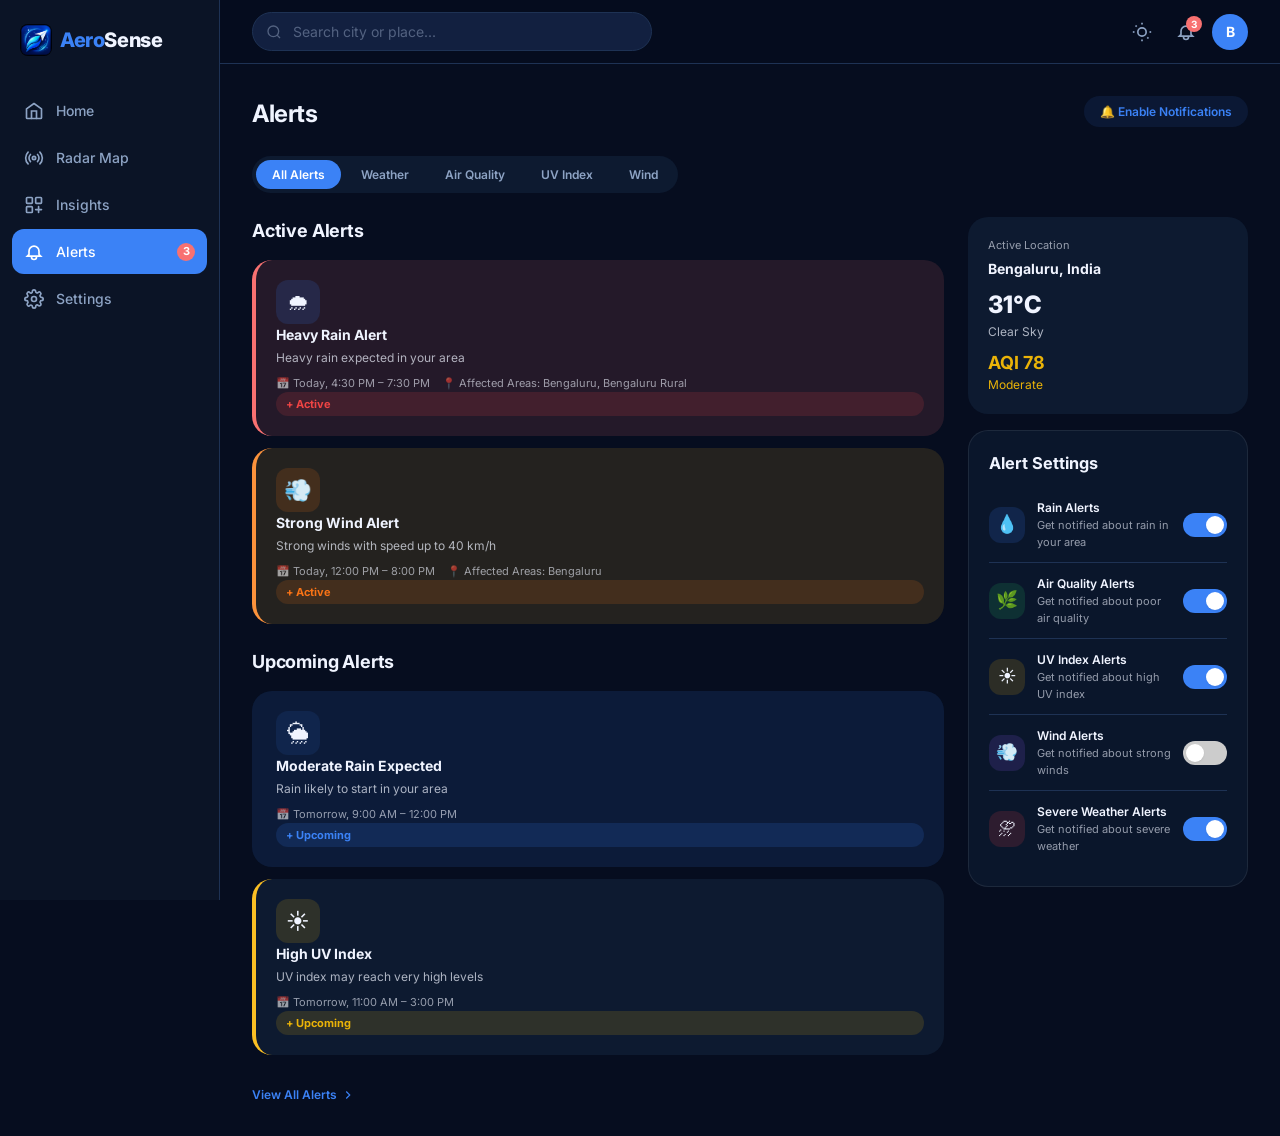
==== commit f7d1145f: "Fixed theme issues and updated icon" ====
--- a/pages/alerts.html
+++ b/pages/alerts.html
@@ -7,6 +7,9 @@
   <title>Alerts – AeroSense</title>
   <link rel="manifest" href="../manifest.json"/>
   <link rel="apple-touch-icon" href="../assets/apple-touch-icon.png"/>
+  <link rel="icon" type="image/png" sizes="192x192" href="../assets/icon-192.png"/>
+  <link rel="icon" type="image/png" sizes="32x32" href="../assets/icon-192.png"/>
+  <link rel="shortcut icon" href="../assets/icon-192.png"/>
   <link rel="apple-touch-icon" sizes="180x180" href="../assets/apple-touch-icon.png"/>
   <!-- Theme init: read stored preference before CSS renders to prevent flash -->
   <script>(function(){try{var s=JSON.parse(localStorage.getItem("aerosense_settings")||"{}");var t=s.theme||"dark";if(t==="system"){t=window.matchMedia("(prefers-color-scheme: dark)").matches?"dark":"light";}document.documentElement.setAttribute("data-theme",t);}catch(e){document.documentElement.setAttribute("data-theme","dark");}})();</script>
@@ -35,12 +38,7 @@
   <!-- Sidebar -->
   <aside class="sidebar" role="navigation">
     <div class="sidebar-logo">
-      <svg class="logo-icon" viewBox="0 0 32 32" fill="none">
-        <circle cx="16" cy="16" r="16" fill="#3b82f6" opacity=".15"/>
-        <path d="M8 20c0-4.418 3.582-8 8-8s8 3.582 8 8" stroke="#3b82f6" stroke-width="2" stroke-linecap="round"/>
-        <circle cx="16" cy="12" r="3" fill="#3b82f6"/>
-        <path d="M10 24h12" stroke="#3b82f6" stroke-width="2" stroke-linecap="round"/>
-      </svg>
+      <img class="logo-icon as-logo-img" src="../assets/icon-192.png" alt="AeroSense" width="32" height="32" style="border-radius:8px;object-fit:cover;flex-shrink:0;display:block;"/>
       <span class="logo-text"><span class="logo-aero">Aero</span>Sense</span>
     </div>
     <nav class="sidebar-nav">
@@ -48,7 +46,7 @@
       <a href="radar.html" class="nav-item"><svg width="20" height="20" fill="none" stroke="currentColor" stroke-width="2" viewBox="0 0 24 24"><circle cx="12" cy="12" r="2"/><path stroke-linecap="round" d="M16.24 7.76a6 6 0 010 8.49M7.76 7.76a6 6 0 000 8.49M19.07 4.93a10 10 0 010 14.14M4.93 4.93a10 10 0 000 14.14"/></svg><span>Radar Map</span></a>
       <a href="insights.html" class="nav-item"><svg width="20" height="20" fill="none" stroke="currentColor" stroke-width="2" viewBox="0 0 24 24"><rect x="3" y="3" width="7" height="7" rx="1"/><rect x="14" y="3" width="7" height="7" rx="1"/><rect x="3" y="14" width="7" height="7" rx="1"/><path stroke-linecap="round" d="M14 17.5h7M17.5 14v7"/></svg><span>Insights</span></a>
       <a href="alerts.html" class="nav-item active" aria-current="page"><svg width="20" height="20" fill="none" stroke="currentColor" stroke-width="2" viewBox="0 0 24 24"><path stroke-linecap="round" d="M15 17H20L18.595 15.595A1 1 0 0118 14.808V11a6 6 0 10-12 0v3.808a1 1 0 01-.595.797L4 17h5m6 0v1a3 3 0 11-6 0v-1m6 0H9"/></svg><span>Alerts</span><span class="nav-badge alerts-badge">3</span></a>
-      <a href="settings.html" class="nav-item"><svg width="20" height="20" fill="none" stroke="currentColor" stroke-width="2" viewBox="0 0 24 24"><circle cx="12" cy="12" r="3"/><path stroke-linecap="round" d="M19.4 15a1.65 1.65 0 00.33 1.82l.06.06a2 2 0 010 2.83 2 2 0 01-2.83 0l-.06-.06a1.65 1.65 0 00-1.82-.33 1.65 1.65 0 00-1 1.51V21a2 2 0 01-4 0v-.09A1.65 1.65 0 009 19.4a1.65 1.65 0 00-1.82.33l-.06.06a2 2 0 01-2.83-2.83l.06-.06A1.65 1.65 0 004.68 15a1.65 1.65 0 00-1.51-1H3a2 2 0 010-4h.09A1.65 1.65 0 004.6 9"/></svg><span>Settings</span></a>
+      <a href="settings.html" class="nav-item"><svg width="20" height="20" fill="none" stroke="currentColor" stroke-width="2" viewBox="0 0 24 24"><circle cx="12" cy="12" r="3"/><path stroke-linecap="round" d="M19.4 15a1.65 1.65 0 00.33 1.82l.06.06a2 2 0 010 2.83 2 2 0 01-2.83 0l-.06-.06a1.65 1.65 0 00-1.82-.33 1.65 1.65 0 00-1 1.51V21a2 2 0 01-4 0v-.09A1.65 1.65 0 009 19.4a1.65 1.65 0 00-1.82.33l-.06.06a2 2 0 01-2.83-2.83l.06-.06A1.65 1.65 0 004.68 15a1.65 1.65 0 00-1.51-1H3a2 2 0 010-4h.09A1.65 1.65 0 004.6 9a1.65 1.65 0 00-.33-1.82l-.06-.06a2 2 0 012.83-2.83l.06.06A1.65 1.65 0 009 4.68a1.65 1.65 0 001-1.51V3a2 2 0 014 0v.09a1.65 1.65 0 001 1.51 1.65 1.65 0 001.82-.33l.06-.06a2 2 0 012.83 2.83l-.06.06A1.65 1.65 0 0019.4 9a1.65 1.65 0 001.51 1H21a2 2 0 010 4h-.09a1.65 1.65 0 00-1.51 1z"/></svg><span>Settings</span></a>
     </nav>
   </aside>
 
@@ -67,7 +65,7 @@
 
     <header class="mobile-topbar">
       <div>
-        <div class="mt-logo"><span class="logo-aero">Aero</span>Sense</div>
+        <div class="mt-logo"><img class="as-logo-img" src="../assets/icon-192.png" alt="" width="26" height="26" style="border-radius:6px;object-fit:cover;flex-shrink:0;vertical-align:middle;margin-right:6px;display:inline-block;"/><span class="logo-aero">Aero</span>Sense</div>
         <div style="font-size:var(--text-lg);font-weight:700;margin-top:2px">Alerts</div>
       </div>
       <div class="mt-actions">
@@ -225,3 +223,4 @@
 <script type="module" src="../js/nav.js"></script>
 </body>
 </html>
+                                                                                                                                                                                                                                                                                                                                                                                                                                                                                                                                                                                                                                                                                                                                                                                                                                                
--- a/css/main.css
+++ b/css/main.css
@@ -1001,14 +1001,17 @@
   border-radius: var(--radius-full);
   border: 1.5px solid var(--border-primary);
 }
+/* Fixed width so every unit row's toggle lines up and matches dimensions */
+.unit-toggle { width: 132px; }
 .unit-btn {
-  padding: 5px 14px;
+  flex: 1 1 0;
+  min-width: 0;
+  padding: 6px 0;
   border-radius: var(--radius-full);
   font-size: var(--text-sm);
   font-weight: 600;
   transition: background var(--transition-fast), color var(--transition-fast);
   white-space: nowrap;
-  min-width: 44px;
   text-align: center;
 }
 .unit-btn.active  { background: var(--color-brand); color: #fff; }
@@ -1403,22 +1406,26 @@
   display: none;
   align-items: center;
   justify-content: space-between;
-  padding: var(--space-lg) var(--space-xl);
+  padding: var(--space-md) var(--space-lg);
+  height: 56px;
   position: sticky;
   top: 0;
   z-index: 90;
-  backdrop-filter: blur(12px);
-  -webkit-backdrop-filter: blur(12px);
+  backdrop-filter: blur(16px);
+  -webkit-backdrop-filter: blur(16px);
 }
 .mobile-topbar .mt-logo {
-  font-size: var(--text-xl);
+  font-size: var(--text-lg);
   font-weight: 800;
   letter-spacing: -0.02em;
+  display: flex;
+  align-items: center;
+  gap: 6px;
 }
 .mobile-topbar .mt-logo .logo-aero { color: var(--color-brand); }
-.mobile-topbar .mt-actions { display: flex; align-items: center; gap: var(--space-sm); }
+.mobile-topbar .mt-actions { display: flex; align-items: center; gap: 4px; }
 .mobile-topbar .mt-btn {
-  width: 36px; height: 36px;
+  width: 40px; height: 40px;
   border-radius: var(--radius-full);
   display: flex; align-items: center; justify-content: center;
   position: relative;
@@ -1537,25 +1544,163 @@
 
 /* ---------- Responsive: Mobile ---------- */
 @media (max-width: 768px) {
+  /* ── Layout ── */
   .sidebar { display: none; }
   .main-content { margin-left: 0; }
   .topbar { display: none; }
   .mobile-topbar { display: flex; }
   .bottom-nav { display: flex; }
+
+  /* Prevent any child from causing horizontal scroll */
+  body, .main-content, .page-content { overflow-x: hidden; }
+
+  /* ── Safe-area / notch support ── */
+  .mobile-topbar {
+    padding-top: env(safe-area-inset-top, 0px);
+    height: calc(56px + env(safe-area-inset-top, 0px));
+  }
+  .bottom-nav {
+    padding-bottom: env(safe-area-inset-bottom, 0px);
+    height: calc(var(--bottom-nav-height) + env(safe-area-inset-bottom, 0px));
+  }
+
+  /* ── Page content — enough bottom padding for nav + safe area ── */
   .page-content {
-    padding: var(--space-lg) var(--space-lg) calc(var(--bottom-nav-height) + var(--space-xl));
+    padding: var(--space-md) var(--space-md)
+             calc(var(--bottom-nav-height) + env(safe-area-inset-bottom, 0px) + var(--space-2xl));
     max-width: 100%;
   }
+
+  /* ── Grids ── */
   .home-grid { grid-template-columns: 1fr; }
-  .desktop-grid-2 { grid-template-columns: 1fr; }
-  .desktop-grid-3 { grid-template-columns: 1fr; }
-  .metrics-grid { grid-template-columns: repeat(2, 1fr); }
-  .recs-grid { grid-template-columns: repeat(2, 1fr); }
-  .today-normal-grid { grid-template-columns: repeat(2, 1fr); }
-  .map-wrapper { height: 320px; }
+  .desktop-grid-2, .desktop-grid-3 { grid-template-columns: 1fr; }
+  .metrics-grid { grid-template-columns: repeat(2, 1fr); gap: var(--space-sm); }
+  .recs-grid { grid-template-columns: repeat(3, 1fr); gap: var(--space-sm); }
+  .today-normal-grid { grid-template-columns: repeat(2, 1fr); gap: var(--space-sm); }
+  .score-cards-row { grid-template-columns: repeat(2, 1fr) !important; gap: var(--space-sm); }
+
+  /* ── Map ── */
+  .map-wrapper { height: 300px; border-radius: var(--radius-lg); }
+
+  /* ── Hero card ── */
+  .hero-card { min-height: 230px; padding: var(--space-lg); }
+  .hero-temp { font-size: clamp(2.8rem, 14vw, 4rem); }
+  .hero-condition { font-size: var(--text-lg); }
+  .hero-metrics-row {
+    display: grid;
+    grid-template-columns: repeat(2, 1fr);
+    gap: var(--space-sm) var(--space-md);
+    padding-top: var(--space-md);
+  }
+  .hero-fullscreen-btn { top: var(--space-md); right: var(--space-md); }
+
+  /* ── Score cards — shrink ring + padding for narrow screens ── */
+  .score-card {
+    padding: var(--space-md);
+    padding-right: calc(var(--space-md) + 52px);
+    padding-bottom: 40px;
+    min-height: 110px;
+  }
+  .score-card .sc-ring { width: 48px; height: 48px; top: var(--space-md); right: var(--space-sm); }
+  .score-card .sc-ring svg { width: 48px; height: 48px; }
+  .score-card .sc-value { font-size: var(--text-xl); }
+
+  /* ── Metric cards ── */
+  .metric-card { padding: var(--space-md); }
+  .metric-card .mc-value { font-size: var(--text-lg); }
+
+  /* ── Forecast ── */
+  .hourly-item { min-width: 64px; padding: var(--space-sm); }
+  .daily-item { padding: var(--space-md) var(--space-sm); }
+  .daily-item .di-day { width: 56px; font-size: var(--text-xs); }
+
+  /* ── Today-vs-Normal ── */
+  .tn-item { padding: var(--space-md); }
+  .tn-current { font-size: var(--text-xl); }
+
+  /* ── Outdoor recs — 3 cols so all 5 fit in 2 rows ── */
+  .rec-item { padding: var(--space-sm) var(--space-xs); }
+  .ri-name { font-size: var(--text-xs); }
+
+  /* ── Section headers ── */
+  .section-header { margin-bottom: var(--space-md); }
+  .page-title { font-size: var(--text-xl); }
+
+  /* ── Touch targets — minimum 44px ── */
+  .mt-btn, .bottom-nav-item, .layer-btn, .map-ctrl-btn {
+    min-height: 44px;
+    min-width: 44px;
+  }
+  .bottom-nav-item {
+    flex: 1;
+    display: flex;
+    flex-direction: column;
+    align-items: center;
+    justify-content: center;
+    gap: 2px;
+    padding: var(--space-xs) 0;
+  }
+
+  /* ── Bottom nav FAB (Insights center button) ── */
+  .bottom-nav-fab {
+    width: 52px;
+    height: 52px;
+    border-radius: 50%;
+    margin-top: -16px;
+  }
+
+  /* ── AQI gauge ── */
   .aqi-gauge-svg { width: 100px; height: 60px; }
-  .hero-temp { font-size: clamp(2.5rem, 10vw, 3.5rem); }
-}
+
+  /* ── Cards — remove heavy box shadows on mobile (performance) ── */
+  .card, .metric-card, .score-card { box-shadow: 0 2px 8px rgba(0,0,0,.2); }
+
+  /* ── Radar layout ── */
+  .radar-layout { grid-template-columns: 1fr !important; }
+
+  /* ── Insights grid ── */
+  .insights-grid { grid-template-columns: 1fr !important; }
+
+  /* ── Alert cards ── */
+  .alert-card .ac-main-row { gap: var(--space-sm); }
+  .alert-card .ac-icon-wrap { width: 36px; height: 36px; font-size: 1.1rem; }
+
+  /* ── Settings rows ── */
+  .settings-row { flex-wrap: wrap; gap: var(--space-sm); }
+
+  /* ── Saved places ── */
+  .saved-place-item { padding: var(--space-sm) var(--space-md); }
+
+  /* ── Overflow / cut-off hardening ──
+     Stops any wide child from forcing horizontal scroll or being clipped. */
+  html { overflow-x: hidden; max-width: 100%; }
+
+  /* Grid/flex children must be allowed to shrink below their content size,
+     otherwise long text or fixed-width kids blow the row out past the screen. */
+  .home-grid > *, .insights-grid > *, .radar-layout > *,
+  .settings-layout > *, .score-cards-row > *, .metrics-grid > *,
+  .today-normal-grid > *, .recs-grid > * { min-width: 0; }
+  .settings-row .sr-body, .mt-location, .di-body, .sr-action { min-width: 0; }
+
+  /* Charts must never exceed their container width. */
+  .chart-container, .chart-card { max-width: 100%; overflow: hidden; }
+  .chart-container canvas { max-width: 100% !important; }
+
+  /* Portal dropdowns (notifications / profile) are 320–340px wide and are
+     right-anchored by JS — cap them so they can't run off a narrow screen. */
+  .topbar-dropdown, .profile-dropdown,
+  #nav-alerts-dd, #nav-profile-dd { max-width: calc(100vw - 16px); }
+
+  /* Mobile topbar: keep logo + actions on one line without pushing off-screen. */
+  .mobile-topbar { gap: var(--space-sm); }
+  .mobile-topbar > div:first-child { min-width: 0; flex: 1; }
+  .mt-location .hero-location-name {
+    overflow: hidden; text-overflow: ellipsis; white-space: nowrap;
+    max-width: 45vw; display: inline-block; vertical-align: bottom;
+  }
+  .mt-actions { flex-shrink: 0; }
+}
+
 
 /* ---------- Responsive: Tablet ---------- */
 @media (min-width: 769px) and (max-width: 1024px) {
--- a/css/light.css
+++ b/css/light.css
@@ -262,10 +262,14 @@
 [data-theme="light"] .dropdown-item { border-color: #EEF2F7; }
 [data-theme="light"] .dropdown-item:hover { background: rgba(37,99,235,.05); }
 [data-theme="light"] .profile-header { border-color: #E5E7EB; }
-[data-theme="light"] .unit-toggle { background: #EEF2F7; border-color: #E2E8F0; }
-[data-theme="light"] .unit-btn:not(.active) { color: #64748B; }
-[data-theme="light"] .theme-toggle { background: #EEF2F7; border: 1.5px solid #E2E8F0; }
-[data-theme="light"] .theme-toggle-btn:not(.active) { color: #64748B; }
+[data-theme="light"] .unit-toggle { background: #E5EAF2; border-color: #C7D2E2; }
+[data-theme="light"] .unit-btn:not(.active) { color: #334155; }
+[data-theme="light"] .unit-btn.active { background: var(--color-brand) !important; color: #ffffff !important; }
+[data-theme="light"] .theme-toggle { background: #E5EAF2; border: 1.5px solid #C7D2E2; }
+[data-theme="light"] .theme-toggle-btn:not(.active) { color: #334155; }
+[data-theme="light"] .theme-toggle-btn.active { background: var(--color-brand) !important; color: #ffffff !important; }
+[data-theme="light"] .theme-toggle-btn.active svg,
+[data-theme="light"] .unit-btn.active { color: #ffffff !important; }
 [data-theme="light"] .nav-item:hover svg { color: var(--text-primary); }
 
 /* ── Map control buttons (light glassmorphism) ── */
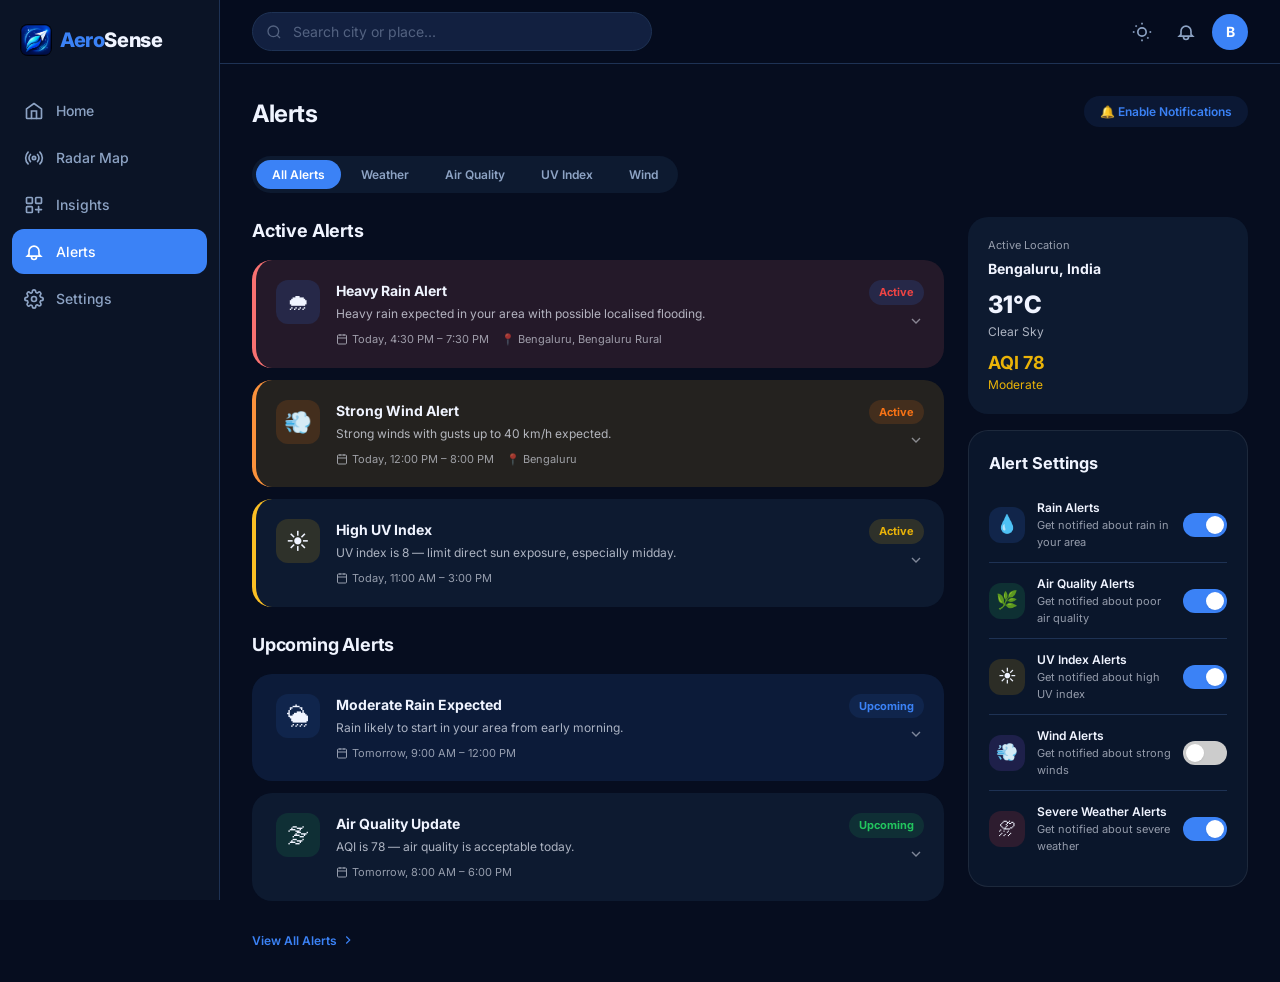
==== commit 787357f6: "Added option to enable notifications and view details" ====
--- a/pages/alerts.html
+++ b/pages/alerts.html
@@ -29,8 +29,115 @@
       border-radius: var(--radius-xl);
       padding: var(--space-xl);
     }
-    [data-theme="dark"] .location-mini-card { background: var(--bg-card); }
+    [data-theme="dark"]  .location-mini-card { background: var(--bg-card); }
     [data-theme="light"] .location-mini-card { background: var(--bg-card); box-shadow: var(--shadow-sm); }
+
+    /* ── Notification status banner ── */
+    .notif-status-banner {
+      display: none;
+      align-items: center;
+      gap: var(--space-sm);
+      padding: 10px var(--space-lg);
+      border-radius: var(--radius-lg);
+      font-size: var(--text-sm);
+      font-weight: 600;
+      margin-bottom: var(--space-lg);
+      line-height: 1.4;
+    }
+    .notif-granted { background: rgba(34,197,94,.12);  color: #22c55e; }
+    .notif-denied  { background: rgba(239,68,68,.12);  color: #ef4444; }
+
+    /* ── Alert Detail Modal ── */
+    .alert-modal-overlay {
+      position: fixed;
+      inset: 0;
+      background: rgba(0,0,0,.55);
+      backdrop-filter: blur(4px);
+      -webkit-backdrop-filter: blur(4px);
+      z-index: 8000;
+      display: flex;
+      align-items: flex-end;
+      justify-content: center;
+      opacity: 0;
+      transition: opacity .25s;
+    }
+    .alert-modal-overlay.open { opacity: 1; }
+    @media (min-width: 600px) {
+      .alert-modal-overlay { align-items: center; padding: var(--space-xl); }
+    }
+
+    .alert-modal-box {
+      background: var(--bg-card);
+      border-radius: var(--radius-2xl) var(--radius-2xl) 0 0;
+      width: 100%;
+      max-width: 540px;
+      max-height: 92vh;
+      overflow-y: auto;
+      position: relative;
+      transform: translateY(40px);
+      opacity: 0;
+      transition: transform .3s cubic-bezier(.34,1.2,.64,1), opacity .25s;
+    }
+    .alert-modal-overlay.open .alert-modal-box {
+      transform: translateY(0);
+      opacity: 1;
+    }
+    @media (min-width: 600px) {
+      .alert-modal-box {
+        border-radius: var(--radius-2xl);
+        transform: scale(.96) translateY(0);
+        max-height: 86vh;
+      }
+      .alert-modal-overlay.open .alert-modal-box { transform: scale(1); }
+    }
+
+    .alert-modal-close {
+      position: absolute;
+      top: var(--space-md);
+      right: var(--space-md);
+      width: 32px; height: 32px;
+      border-radius: 50%;
+      background: var(--bg-input);
+      border: none;
+      display: flex; align-items: center; justify-content: center;
+      font-size: .9rem;
+      cursor: pointer;
+      z-index: 1;
+      color: var(--text-primary);
+      transition: background var(--transition-fast);
+    }
+    .alert-modal-close:hover { background: var(--color-border); }
+
+    .alert-modal-hdr {
+      padding: var(--space-2xl) var(--space-2xl) var(--space-xl);
+      border-bottom: 1px solid var(--color-border);
+    }
+    .alert-modal-body {
+      padding: var(--space-xl) var(--space-2xl) var(--space-2xl);
+    }
+
+    .alert-modal-actions {
+      list-style: none;
+      padding: 0; margin: 0;
+      display: flex;
+      flex-direction: column;
+      gap: 6px;
+    }
+    .alert-modal-actions li {
+      display: flex;
+      align-items: flex-start;
+      gap: 10px;
+      font-size: var(--text-sm);
+      padding: 5px 0;
+      line-height: 1.5;
+    }
+    .alert-modal-actions li::before {
+      content: '✓';
+      color: var(--color-brand);
+      font-weight: 800;
+      flex-shrink: 0;
+      margin-top: 1px;
+    }
   </style>
 </head>
 <body>
@@ -70,7 +177,7 @@
       </div>
       <div class="mt-actions">
         <button class="mt-btn topbar-theme-btn" aria-label="Toggle theme"><svg width="20" height="20" fill="none" stroke="currentColor" stroke-width="2" viewBox="0 0 24 24"><circle cx="12" cy="12" r="5"/><line x1="12" y1="1" x2="12" y2="3"/><line x1="12" y1="21" x2="12" y2="23"/></svg></button>
-        <button class="mt-btn" id="enable-notifications" aria-label="Enable notifications"><svg width="20" height="20" fill="none" stroke="currentColor" stroke-width="2" viewBox="0 0 24 24"><path stroke-linecap="round" d="M15 17H20L18.595 15.595A1 1 0 0118 14.808V11a6 6 0 10-12 0v3.808a1 1 0 01-.595.797L4 17h5m6 0v1a3 3 0 11-6 0v-1m6 0H9"/></svg></button>
+        <button class="mt-btn notif-btn" aria-label="Enable notifications"><svg width="20" height="20" fill="none" stroke="currentColor" stroke-width="2" viewBox="0 0 24 24"><path stroke-linecap="round" d="M15 17H20L18.595 15.595A1 1 0 0118 14.808V11a6 6 0 10-12 0v3.808a1 1 0 01-.595.797L4 17h5m6 0v1a3 3 0 11-6 0v-1m6 0H9"/></svg></button>
       </div>
     </header>
 
@@ -79,10 +186,13 @@
         <div>
           <h1 class="page-title">Alerts</h1>
         </div>
-        <button class="view-all-btn" id="enable-notifications" style="padding:8px 16px;border-radius:var(--radius-full);background:rgba(59,130,246,.1);color:var(--color-brand);font-weight:600;font-size:var(--text-sm)">
+        <button class="notif-btn" style="padding:8px 16px;border-radius:var(--radius-full);background:rgba(59,130,246,.1);color:var(--color-brand);font-weight:600;font-size:var(--text-sm);cursor:pointer;border:none">
           🔔 Enable Notifications
         </button>
       </div>
+
+      <!-- Notification permission status (populated by JS) -->
+      <div id="notif-status-banner" class="notif-status-banner"></div>
 
       <!-- Filter tabs -->
       <div class="tab-bar" role="tablist">
@@ -213,7 +323,7 @@
       <a href="../index.html" class="bottom-nav-item"><svg width="22" height="22" fill="none" stroke="currentColor" stroke-width="2" viewBox="0 0 24 24"><path stroke-linecap="round" stroke-linejoin="round" d="M3 9.5L12 3l9 6.5V20a1 1 0 01-1 1H4a1 1 0 01-1-1V9.5z"/></svg><span class="bn-label">Home</span></a>
       <a href="radar.html" class="bottom-nav-item"><svg width="22" height="22" fill="none" stroke="currentColor" stroke-width="2" viewBox="0 0 24 24"><circle cx="12" cy="12" r="2"/><path stroke-linecap="round" d="M16.24 7.76a6 6 0 010 8.49M7.76 7.76a6 6 0 000 8.49"/></svg><span class="bn-label">Radar</span></a>
       <a href="insights.html" class="bottom-nav-item"><div class="bottom-nav-fab"><svg width="24" height="24" fill="none" stroke="currentColor" stroke-width="2" viewBox="0 0 24 24"><rect x="3" y="3" width="7" height="7" rx="1"/><rect x="14" y="3" width="7" height="7" rx="1"/><rect x="3" y="14" width="7" height="7" rx="1"/><path stroke-linecap="round" d="M14 17.5h7M17.5 14v7"/></svg></div><span class="bn-label" style="margin-top:4px">Insights</span></a>
-      <a href="alerts.html" class="bottom-nav-item active" aria-current="page"><svg width="22" height="22" fill="none" stroke="currentColor" stroke-width="2" viewBox="0 0 24 24"><path stroke-linecap="round" d="M15 17H20L18.595 15.595A1 1 0 0118 14.808V11a6 6 0 10-12 0v3.808a1 1 0 01-.595.797L4 17h5m6 0v1a3 3 0 11-6 0v-1m6 0H9"/></svg><span class="bn-label">Alerts</span><span class="bn-badge">3</span></a>
+      <a href="alerts.html" class="bottom-nav-item active" aria-current="page"><svg width="22" height="22" fill="none" stroke="currentColor" stroke-width="2" viewBox="0 0 24 24"><path stroke-linecap="round" d="M15 17H20L18.595 15.595A1 1 0 0118 14.808V11a6 6 0 10-12 0v3.808a1 1 0 01-.595.797L4 17h5m6 0v1a3 3 0 11-6 0v-1m6 0H9"/></svg><span class="bn-label">Alerts</span><span class="bn-badge alerts-badge">3</span></a>
       <a href="settings.html" class="bottom-nav-item"><svg width="22" height="22" fill="none" stroke="currentColor" stroke-width="2" viewBox="0 0 24 24"><circle cx="12" cy="12" r="3"/></svg><span class="bn-label">Settings</span></a>
     </nav>
   </div>
--- a/css/main.css
+++ b/css/main.css
@@ -562,6 +562,58 @@
   width: 60px;
   height: 60px;
 }
+
+/* ---------- AeroScore card (donut + factors + advice) ---------- */
+.aero-card { display: flex; flex-direction: column; gap: var(--space-md); }
+.aero-card .aero-card-head .sc-label {
+  font-size: var(--text-xs);
+  font-weight: 700;
+  letter-spacing: .06em;
+  text-transform: uppercase;
+  opacity: .6;
+}
+.aero-card-body {
+  display: flex;
+  align-items: center;
+  gap: var(--space-lg);
+}
+.aero-ring { flex-shrink: 0; width: 132px; height: 132px; }
+.aero-ring svg { width: 132px; height: 132px; display: block; }
+.aero-meta { flex: 1; min-width: 0; }
+.aero-status { font-size: var(--text-lg); font-weight: 800; line-height: 1.15; }
+.aero-advice {
+  margin-top: 6px;
+  font-size: var(--text-sm);
+  line-height: 1.4;
+  color: var(--text-secondary);
+}
+.aero-factors {
+  display: flex;
+  flex-direction: column;
+  gap: 8px;
+  padding-top: var(--space-md);
+  border-top: 1px solid var(--border-primary);
+}
+.aero-factor {
+  display: grid;
+  grid-template-columns: 84px 1fr auto;
+  align-items: center;
+  gap: var(--space-sm);
+}
+.aero-factor .af-label { font-size: var(--text-xs); font-weight: 600; opacity: .75; }
+.aero-factor .af-bar {
+  height: 7px;
+  border-radius: var(--radius-full);
+  background: rgba(128,128,128,.18);
+  overflow: hidden;
+}
+.aero-factor .af-bar-fill {
+  display: block;
+  height: 100%;
+  border-radius: var(--radius-full);
+  transition: width .9s cubic-bezier(.4,0,.2,1);
+}
+.aero-factor .af-val { font-size: var(--text-xs); font-weight: 700; white-space: nowrap; }
 /* Sparkline strip — full-width at the bottom */
 .score-card .sc-sparkline-strip {
   position: absolute;
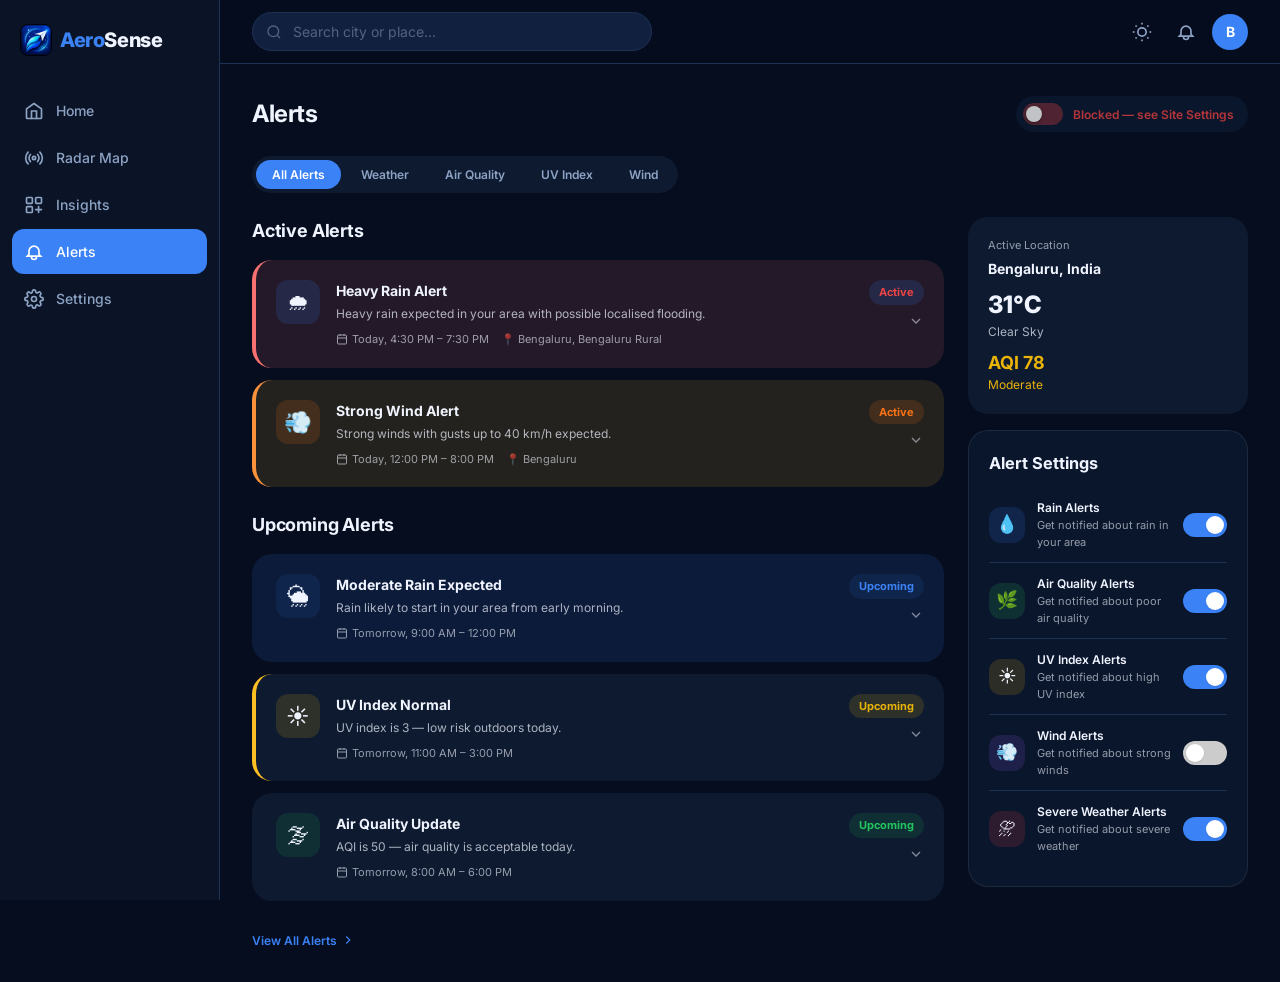
==== commit 6028466f: "Added and updated fields and improved latency" ====
--- a/pages/alerts.html
+++ b/pages/alerts.html
@@ -32,7 +32,7 @@
     [data-theme="dark"]  .location-mini-card { background: var(--bg-card); }
     [data-theme="light"] .location-mini-card { background: var(--bg-card); box-shadow: var(--shadow-sm); }
 
-    /* ── Notification status banner ── */
+    /* ── Notification status banner (blocked state only) ── */
     .notif-status-banner {
       display: none;
       align-items: center;
@@ -44,8 +44,48 @@
       margin-bottom: var(--space-lg);
       line-height: 1.4;
     }
-    .notif-granted { background: rgba(34,197,94,.12);  color: #22c55e; }
-    .notif-denied  { background: rgba(239,68,68,.12);  color: #ef4444; }
+    .notif-denied { background: rgba(239,68,68,.12); color: #ef4444; }
+
+    /* ── Notification toggle button ── */
+    .notif-toggle-btn {
+      display: inline-flex; align-items: center; gap: 10px;
+      padding: 7px 14px 7px 7px;
+      border-radius: var(--radius-full);
+      border: 1.5px solid var(--color-border);
+      background: var(--bg-card);
+      cursor: pointer;
+      font-size: var(--text-sm); font-weight: 600;
+      color: var(--color-text-secondary);
+      transition: border-color .2s, background .2s, color .2s;
+      white-space: nowrap;
+    }
+    .ntb-switch {
+      width: 40px; height: 22px; border-radius: 11px;
+      background: var(--color-border);
+      position: relative; flex-shrink: 0;
+      transition: background .25s;
+    }
+    .ntb-knob {
+      position: absolute; top: 3px; left: 3px;
+      width: 16px; height: 16px; border-radius: 50%;
+      background: #fff;
+      box-shadow: 0 1px 3px rgba(0,0,0,.4);
+      transition: transform .25s;
+    }
+    .notif-toggle-btn.ntb-on {
+      border-color: #22c55e;
+      background: rgba(34,197,94,.08);
+      color: #22c55e;
+    }
+    .notif-toggle-btn.ntb-on .ntb-switch { background: #22c55e; }
+    .notif-toggle-btn.ntb-on .ntb-knob  { transform: translateX(18px); }
+    .notif-toggle-btn.ntb-blocked {
+      border-color: rgba(239,68,68,.4);
+      color: #ef4444; cursor: default; opacity: .75;
+    }
+    .notif-toggle-btn.ntb-blocked .ntb-switch { background: rgba(239,68,68,.4); }
+    /* Topbar bell reflects state */
+    .mt-btn.notif-btn.ntb-on { color: #22c55e; }
 
     /* ── Alert Detail Modal ── */
     .alert-modal-overlay {
@@ -152,7 +192,7 @@
       <a href="../index.html" class="nav-item"><svg width="20" height="20" fill="none" stroke="currentColor" stroke-width="2" viewBox="0 0 24 24"><path stroke-linecap="round" stroke-linejoin="round" d="M3 9.5L12 3l9 6.5V20a1 1 0 01-1 1H4a1 1 0 01-1-1V9.5z"/><path stroke-linecap="round" d="M9 21V12h6v9"/></svg><span>Home</span></a>
       <a href="radar.html" class="nav-item"><svg width="20" height="20" fill="none" stroke="currentColor" stroke-width="2" viewBox="0 0 24 24"><circle cx="12" cy="12" r="2"/><path stroke-linecap="round" d="M16.24 7.76a6 6 0 010 8.49M7.76 7.76a6 6 0 000 8.49M19.07 4.93a10 10 0 010 14.14M4.93 4.93a10 10 0 000 14.14"/></svg><span>Radar Map</span></a>
       <a href="insights.html" class="nav-item"><svg width="20" height="20" fill="none" stroke="currentColor" stroke-width="2" viewBox="0 0 24 24"><rect x="3" y="3" width="7" height="7" rx="1"/><rect x="14" y="3" width="7" height="7" rx="1"/><rect x="3" y="14" width="7" height="7" rx="1"/><path stroke-linecap="round" d="M14 17.5h7M17.5 14v7"/></svg><span>Insights</span></a>
-      <a href="alerts.html" class="nav-item active" aria-current="page"><svg width="20" height="20" fill="none" stroke="currentColor" stroke-width="2" viewBox="0 0 24 24"><path stroke-linecap="round" d="M15 17H20L18.595 15.595A1 1 0 0118 14.808V11a6 6 0 10-12 0v3.808a1 1 0 01-.595.797L4 17h5m6 0v1a3 3 0 11-6 0v-1m6 0H9"/></svg><span>Alerts</span><span class="nav-badge alerts-badge">3</span></a>
+      <a href="alerts.html" class="nav-item active" aria-current="page"><svg width="20" height="20" fill="none" stroke="currentColor" stroke-width="2" viewBox="0 0 24 24"><path stroke-linecap="round" d="M15 17H20L18.595 15.595A1 1 0 0118 14.808V11a6 6 0 10-12 0v3.808a1 1 0 01-.595.797L4 17h5m6 0v1a3 3 0 11-6 0v-1m6 0H9"/></svg><span>Alerts</span><span class="nav-badge alerts-badge" style="display:none">0</span></a>
       <a href="settings.html" class="nav-item"><svg width="20" height="20" fill="none" stroke="currentColor" stroke-width="2" viewBox="0 0 24 24"><circle cx="12" cy="12" r="3"/><path stroke-linecap="round" d="M19.4 15a1.65 1.65 0 00.33 1.82l.06.06a2 2 0 010 2.83 2 2 0 01-2.83 0l-.06-.06a1.65 1.65 0 00-1.82-.33 1.65 1.65 0 00-1 1.51V21a2 2 0 01-4 0v-.09A1.65 1.65 0 009 19.4a1.65 1.65 0 00-1.82.33l-.06.06a2 2 0 01-2.83-2.83l.06-.06A1.65 1.65 0 004.68 15a1.65 1.65 0 00-1.51-1H3a2 2 0 010-4h.09A1.65 1.65 0 004.6 9a1.65 1.65 0 00-.33-1.82l-.06-.06a2 2 0 012.83-2.83l.06.06A1.65 1.65 0 009 4.68a1.65 1.65 0 001-1.51V3a2 2 0 014 0v.09a1.65 1.65 0 001 1.51 1.65 1.65 0 001.82-.33l.06-.06a2 2 0 012.83 2.83l-.06.06A1.65 1.65 0 0019.4 9a1.65 1.65 0 001.51 1H21a2 2 0 010 4h-.09a1.65 1.65 0 00-1.51 1z"/></svg><span>Settings</span></a>
     </nav>
   </aside>
@@ -165,7 +205,7 @@
       </div>
       <div class="topbar-actions">
         <button class="topbar-btn topbar-theme-btn" aria-label="Toggle theme"><svg width="20" height="20" fill="none" stroke="currentColor" stroke-width="2" viewBox="0 0 24 24"><circle cx="12" cy="12" r="5"/><line x1="12" y1="1" x2="12" y2="3"/><line x1="12" y1="21" x2="12" y2="23"/><line x1="4.22" y1="4.22" x2="5.64" y2="5.64"/><line x1="18.36" y1="18.36" x2="19.78" y2="19.78"/><line x1="1" y1="12" x2="3" y2="12"/><line x1="21" y1="12" x2="23" y2="12"/></svg></button>
-        <button class="topbar-btn" aria-label="Notifications"><svg width="20" height="20" fill="none" stroke="currentColor" stroke-width="2" viewBox="0 0 24 24"><path stroke-linecap="round" d="M15 17H20L18.595 15.595A1 1 0 0118 14.808V11a6 6 0 10-12 0v3.808a1 1 0 01-.595.797L4 17h5m6 0v1a3 3 0 11-6 0v-1m6 0H9"/></svg><span class="btn-badge alerts-badge">3</span></button>
+        <button class="topbar-btn" aria-label="Notifications"><svg width="20" height="20" fill="none" stroke="currentColor" stroke-width="2" viewBox="0 0 24 24"><path stroke-linecap="round" d="M15 17H20L18.595 15.595A1 1 0 0118 14.808V11a6 6 0 10-12 0v3.808a1 1 0 01-.595.797L4 17h5m6 0v1a3 3 0 11-6 0v-1m6 0H9"/></svg><span class="btn-badge alerts-badge" style="display:none">0</span></button>
         <div class="avatar-btn">B</div>
       </div>
     </header>
@@ -186,8 +226,9 @@
         <div>
           <h1 class="page-title">Alerts</h1>
         </div>
-        <button class="notif-btn" style="padding:8px 16px;border-radius:var(--radius-full);background:rgba(59,130,246,.1);color:var(--color-brand);font-weight:600;font-size:var(--text-sm);cursor:pointer;border:none">
-          🔔 Enable Notifications
+        <button class="notif-toggle-btn" id="notif-toggle" aria-pressed="false" aria-label="Toggle notifications">
+          <span class="ntb-switch"><span class="ntb-knob"></span></span>
+          <span class="ntb-label">Enable Notifications</span>
         </button>
       </div>
 
@@ -323,7 +364,7 @@
       <a href="../index.html" class="bottom-nav-item"><svg width="22" height="22" fill="none" stroke="currentColor" stroke-width="2" viewBox="0 0 24 24"><path stroke-linecap="round" stroke-linejoin="round" d="M3 9.5L12 3l9 6.5V20a1 1 0 01-1 1H4a1 1 0 01-1-1V9.5z"/></svg><span class="bn-label">Home</span></a>
       <a href="radar.html" class="bottom-nav-item"><svg width="22" height="22" fill="none" stroke="currentColor" stroke-width="2" viewBox="0 0 24 24"><circle cx="12" cy="12" r="2"/><path stroke-linecap="round" d="M16.24 7.76a6 6 0 010 8.49M7.76 7.76a6 6 0 000 8.49"/></svg><span class="bn-label">Radar</span></a>
       <a href="insights.html" class="bottom-nav-item"><div class="bottom-nav-fab"><svg width="24" height="24" fill="none" stroke="currentColor" stroke-width="2" viewBox="0 0 24 24"><rect x="3" y="3" width="7" height="7" rx="1"/><rect x="14" y="3" width="7" height="7" rx="1"/><rect x="3" y="14" width="7" height="7" rx="1"/><path stroke-linecap="round" d="M14 17.5h7M17.5 14v7"/></svg></div><span class="bn-label" style="margin-top:4px">Insights</span></a>
-      <a href="alerts.html" class="bottom-nav-item active" aria-current="page"><svg width="22" height="22" fill="none" stroke="currentColor" stroke-width="2" viewBox="0 0 24 24"><path stroke-linecap="round" d="M15 17H20L18.595 15.595A1 1 0 0118 14.808V11a6 6 0 10-12 0v3.808a1 1 0 01-.595.797L4 17h5m6 0v1a3 3 0 11-6 0v-1m6 0H9"/></svg><span class="bn-label">Alerts</span><span class="bn-badge alerts-badge">3</span></a>
+      <a href="alerts.html" class="bottom-nav-item active" aria-current="page"><svg width="22" height="22" fill="none" stroke="currentColor" stroke-width="2" viewBox="0 0 24 24"><path stroke-linecap="round" d="M15 17H20L18.595 15.595A1 1 0 0118 14.808V11a6 6 0 10-12 0v3.808a1 1 0 01-.595.797L4 17h5m6 0v1a3 3 0 11-6 0v-1m6 0H9"/></svg><span class="bn-label">Alerts</span><span class="bn-badge alerts-badge" style="display:none">0</span></a>
       <a href="settings.html" class="bottom-nav-item"><svg width="22" height="22" fill="none" stroke="currentColor" stroke-width="2" viewBox="0 0 24 24"><circle cx="12" cy="12" r="3"/></svg><span class="bn-label">Settings</span></a>
     </nav>
   </div>
--- a/css/main.css
+++ b/css/main.css
@@ -1201,22 +1201,60 @@
   cursor: pointer;
 }
 .saved-place-item:hover { background: rgba(59,130,246,.08); }
-.saved-place-item .spi-icon { font-size: 1.2rem; }
-.saved-place-item .spi-body { flex: 1; }
-.saved-place-item .spi-name { font-size: var(--text-sm); font-weight: 600; }
+.saved-place-item .spi-icon { font-size: 1.1rem; flex-shrink: 0; }
+.saved-place-item .spi-body { flex: 1; min-width: 0; }
+.saved-place-item .spi-name { font-size: var(--text-sm); font-weight: 600; white-space: nowrap; overflow: hidden; text-overflow: ellipsis; }
 .saved-place-item .spi-state { font-size: var(--text-xs); opacity: .5; }
-.saved-place-item .spi-temp { font-size: var(--text-sm); font-weight: 700; margin-left: auto; }
-.saved-place-item .spi-cond { font-size: 1.2rem; }
+.saved-place-item .spi-right {
+  display: flex;
+  flex-direction: column;
+  align-items: flex-end;
+  gap: 2px;
+  flex-shrink: 0;
+  min-width: 70px;
+  text-align: right;
+}
+.saved-place-item .spi-temp { font-size: var(--text-sm); font-weight: 700; line-height: 1.2; }
+.saved-place-item .spi-cond { font-size: var(--text-xs); opacity: .55; white-space: nowrap; overflow: hidden; text-overflow: ellipsis; max-width: 90px; }
 
 /* ---------- Loading States ---------- */
 .skeleton {
   border-radius: var(--radius-md);
-  animation: shimmer 1.5s infinite;
-  background: linear-gradient(90deg, transparent 0%, rgba(255,255,255,.06) 50%, transparent 100%);
+  position: relative;
+  overflow: hidden;
+  background: rgba(255,255,255,.06);
+}
+.skeleton::after {
+  content: '';
+  position: absolute;
+  inset: 0;
+  background: linear-gradient(90deg, transparent 0%, rgba(255,255,255,.10) 50%, transparent 100%);
   background-size: 200% 100%;
-}
+  animation: shimmer 1.6s ease-in-out infinite;
+}
+[data-theme="light"] .skeleton {
+  background: rgba(0,0,0,.07);
+}
+[data-theme="light"] .skeleton::after {
+  background: linear-gradient(90deg, transparent 0%, rgba(255,255,255,.60) 50%, transparent 100%);
+  background-size: 200% 100%;
+}
+/* Skeleton sub-elements: lines, circles, etc. */
+.sk-line {
+  height: 12px;
+  border-radius: 6px;
+  background: rgba(255,255,255,.08);
+  margin-bottom: 8px;
+}
+[data-theme="light"] .sk-line { background: rgba(0,0,0,.08); }
+.sk-circle {
+  border-radius: 50%;
+  background: rgba(255,255,255,.08);
+  flex-shrink: 0;
+}
+[data-theme="light"] .sk-circle { background: rgba(0,0,0,.08); }
 @keyframes shimmer {
-  0% { background-position: 200% 0; }
+  0%   { background-position: 200% 0; }
   100% { background-position: -200% 0; }
 }
 
@@ -1272,7 +1310,7 @@
 }
 .install-prompt .ip-dismiss {
   position: absolute;
-  top: var(--space-md);
+  top: var(--space-xs);
   right: var(--space-md);
   width: 24px; height: 24px;
   border-radius: 50%;
@@ -1548,6 +1586,65 @@
 .city-result-item svg { width: 16px; height: 16px; opacity: .5; }
 .city-result-item .cr-name { font-weight: 600; font-size: var(--text-base); }
 .city-result-item .cr-country { font-size: var(--text-sm); opacity: .5; }
+
+/* ── Search modal mode tabs (Search / By Country) ── */
+.cs-tabs {
+  display: flex;
+  gap: var(--space-sm);
+  padding: var(--space-md) var(--space-xl) 0;
+}
+.cs-tab {
+  flex: 1;
+  padding: 9px 16px;
+  border-radius: var(--radius-full);
+  font-size: var(--text-sm);
+  font-weight: 600;
+  text-align: center;
+  cursor: pointer;
+  border: 1px solid var(--color-border);
+  background: none;
+  color: var(--text-secondary);
+  transition: background var(--transition-fast), color var(--transition-fast), border-color var(--transition-fast);
+}
+.cs-tab.active {
+  background: var(--color-brand);
+  border-color: var(--color-brand);
+  color: #fff;
+}
+
+/* ── Selected-country chip in the country→city step ── */
+.cs-selected-country {
+  display: flex;
+  align-items: center;
+  gap: var(--space-md);
+  padding: var(--space-md) var(--space-xl) 0;
+  font-weight: 600;
+  font-size: var(--text-base);
+}
+.cs-country-back {
+  display: flex;
+  align-items: center;
+  justify-content: center;
+  width: 32px;
+  height: 32px;
+  border-radius: var(--radius-md);
+  border: 1px solid var(--color-border);
+  background: none;
+  color: var(--text-primary);
+  cursor: pointer;
+  flex-shrink: 0;
+  transition: background var(--transition-fast);
+}
+.cs-country-back:hover { background: rgba(59,130,246,.08); }
+.cs-selected-country .cr-flag-badge {
+  font-size: var(--text-xs);
+  font-weight: 700;
+  letter-spacing: .04em;
+  opacity: .55;
+  border: 1px solid var(--color-border);
+  border-radius: var(--radius-sm);
+  padding: 1px 6px;
+}
 
 /* ---------- Fullscreen Weather ---------- */
 .fullscreen-weather {
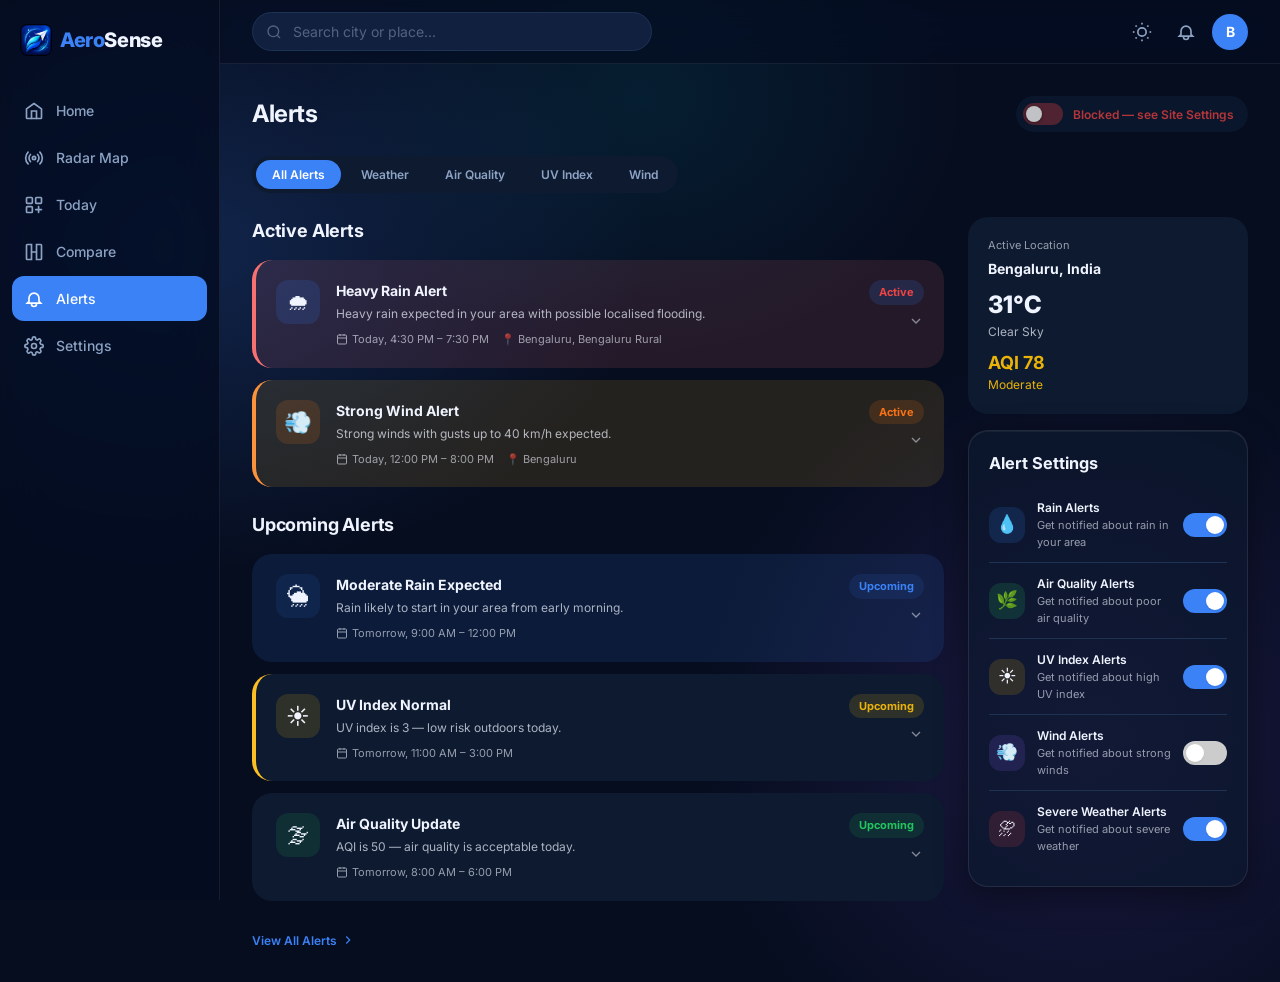
==== commit d17f4504: "Compare page: CityScore, nav update, activity scores, charts, forecast, maps" ====
--- a/pages/alerts.html
+++ b/pages/alerts.html
@@ -188,10 +188,11 @@
       <img class="logo-icon as-logo-img" src="../assets/icon-192.png" alt="AeroSense" width="32" height="32" style="border-radius:8px;object-fit:cover;flex-shrink:0;display:block;"/>
       <span class="logo-text"><span class="logo-aero">Aero</span>Sense</span>
     </div>
-    <nav class="sidebar-nav">
+        <nav class="sidebar-nav">
       <a href="../index.html" class="nav-item"><svg width="20" height="20" fill="none" stroke="currentColor" stroke-width="2" viewBox="0 0 24 24"><path stroke-linecap="round" stroke-linejoin="round" d="M3 9.5L12 3l9 6.5V20a1 1 0 01-1 1H4a1 1 0 01-1-1V9.5z"/><path stroke-linecap="round" d="M9 21V12h6v9"/></svg><span>Home</span></a>
       <a href="radar.html" class="nav-item"><svg width="20" height="20" fill="none" stroke="currentColor" stroke-width="2" viewBox="0 0 24 24"><circle cx="12" cy="12" r="2"/><path stroke-linecap="round" d="M16.24 7.76a6 6 0 010 8.49M7.76 7.76a6 6 0 000 8.49M19.07 4.93a10 10 0 010 14.14M4.93 4.93a10 10 0 000 14.14"/></svg><span>Radar Map</span></a>
-      <a href="insights.html" class="nav-item"><svg width="20" height="20" fill="none" stroke="currentColor" stroke-width="2" viewBox="0 0 24 24"><rect x="3" y="3" width="7" height="7" rx="1"/><rect x="14" y="3" width="7" height="7" rx="1"/><rect x="3" y="14" width="7" height="7" rx="1"/><path stroke-linecap="round" d="M14 17.5h7M17.5 14v7"/></svg><span>Insights</span></a>
+      <a href="insights.html" class="nav-item"><svg width="20" height="20" fill="none" stroke="currentColor" stroke-width="2" viewBox="0 0 24 24"><rect x="3" y="3" width="7" height="7" rx="1"/><rect x="14" y="3" width="7" height="7" rx="1"/><rect x="3" y="14" width="7" height="7" rx="1"/><path stroke-linecap="round" d="M14 17.5h7M17.5 14v7"/></svg><span>Today</span></a>
+      <a href="compare.html" class="nav-item"><svg width="20" height="20" fill="none" stroke="currentColor" stroke-width="2" viewBox="0 0 24 24"><path stroke-linecap="round" d="M9 3H4a1 1 0 00-1 1v16a1 1 0 001 1h5V3z"/><path stroke-linecap="round" d="M15 3h5a1 1 0 011 1v16a1 1 0 01-1 1h-5V3z"/><path stroke-linecap="round" d="M9 12h6"/></svg><span>Compare</span></a>
       <a href="alerts.html" class="nav-item active" aria-current="page"><svg width="20" height="20" fill="none" stroke="currentColor" stroke-width="2" viewBox="0 0 24 24"><path stroke-linecap="round" d="M15 17H20L18.595 15.595A1 1 0 0118 14.808V11a6 6 0 10-12 0v3.808a1 1 0 01-.595.797L4 17h5m6 0v1a3 3 0 11-6 0v-1m6 0H9"/></svg><span>Alerts</span><span class="nav-badge alerts-badge" style="display:none">0</span></a>
       <a href="settings.html" class="nav-item"><svg width="20" height="20" fill="none" stroke="currentColor" stroke-width="2" viewBox="0 0 24 24"><circle cx="12" cy="12" r="3"/><path stroke-linecap="round" d="M19.4 15a1.65 1.65 0 00.33 1.82l.06.06a2 2 0 010 2.83 2 2 0 01-2.83 0l-.06-.06a1.65 1.65 0 00-1.82-.33 1.65 1.65 0 00-1 1.51V21a2 2 0 01-4 0v-.09A1.65 1.65 0 009 19.4a1.65 1.65 0 00-1.82.33l-.06.06a2 2 0 01-2.83-2.83l.06-.06A1.65 1.65 0 004.68 15a1.65 1.65 0 00-1.51-1H3a2 2 0 010-4h.09A1.65 1.65 0 004.6 9a1.65 1.65 0 00-.33-1.82l-.06-.06a2 2 0 012.83-2.83l.06.06A1.65 1.65 0 009 4.68a1.65 1.65 0 001-1.51V3a2 2 0 014 0v.09a1.65 1.65 0 001 1.51 1.65 1.65 0 001.82-.33l.06-.06a2 2 0 012.83 2.83l-.06.06A1.65 1.65 0 0019.4 9a1.65 1.65 0 001.51 1H21a2 2 0 010 4h-.09a1.65 1.65 0 00-1.51 1z"/></svg><span>Settings</span></a>
     </nav>
@@ -360,12 +361,13 @@
       </div>
     </main>
 
-    <nav class="bottom-nav">
-      <a href="../index.html" class="bottom-nav-item"><svg width="22" height="22" fill="none" stroke="currentColor" stroke-width="2" viewBox="0 0 24 24"><path stroke-linecap="round" stroke-linejoin="round" d="M3 9.5L12 3l9 6.5V20a1 1 0 01-1 1H4a1 1 0 01-1-1V9.5z"/></svg><span class="bn-label">Home</span></a>
-      <a href="radar.html" class="bottom-nav-item"><svg width="22" height="22" fill="none" stroke="currentColor" stroke-width="2" viewBox="0 0 24 24"><circle cx="12" cy="12" r="2"/><path stroke-linecap="round" d="M16.24 7.76a6 6 0 010 8.49M7.76 7.76a6 6 0 000 8.49"/></svg><span class="bn-label">Radar</span></a>
-      <a href="insights.html" class="bottom-nav-item"><div class="bottom-nav-fab"><svg width="24" height="24" fill="none" stroke="currentColor" stroke-width="2" viewBox="0 0 24 24"><rect x="3" y="3" width="7" height="7" rx="1"/><rect x="14" y="3" width="7" height="7" rx="1"/><rect x="3" y="14" width="7" height="7" rx="1"/><path stroke-linecap="round" d="M14 17.5h7M17.5 14v7"/></svg></div><span class="bn-label" style="margin-top:4px">Insights</span></a>
-      <a href="alerts.html" class="bottom-nav-item active" aria-current="page"><svg width="22" height="22" fill="none" stroke="currentColor" stroke-width="2" viewBox="0 0 24 24"><path stroke-linecap="round" d="M15 17H20L18.595 15.595A1 1 0 0118 14.808V11a6 6 0 10-12 0v3.808a1 1 0 01-.595.797L4 17h5m6 0v1a3 3 0 11-6 0v-1m6 0H9"/></svg><span class="bn-label">Alerts</span><span class="bn-badge alerts-badge" style="display:none">0</span></a>
-      <a href="settings.html" class="bottom-nav-item"><svg width="22" height="22" fill="none" stroke="currentColor" stroke-width="2" viewBox="0 0 24 24"><circle cx="12" cy="12" r="3"/></svg><span class="bn-label">Settings</span></a>
+        <nav class="bottom-nav" role="navigation" aria-label="Bottom navigation">
+      <a href="../index.html" class="bottom-nav-item" aria-label="Home"><svg width="22" height="22" fill="none" stroke="currentColor" stroke-width="2" viewBox="0 0 24 24"><path stroke-linecap="round" stroke-linejoin="round" d="M3 9.5L12 3l9 6.5V20a1 1 0 01-1 1H4a1 1 0 01-1-1V9.5z"/></svg><span class="bn-label">Home</span></a>
+      <a href="radar.html" class="bottom-nav-item" aria-label="Radar"><svg width="22" height="22" fill="none" stroke="currentColor" stroke-width="2" viewBox="0 0 24 24"><circle cx="12" cy="12" r="2"/><path stroke-linecap="round" d="M16.24 7.76a6 6 0 010 8.49M7.76 7.76a6 6 0 000 8.49"/></svg><span class="bn-label">Radar</span></a>
+      <a href="insights.html" class="bottom-nav-item" aria-label="Today"><svg width="22" height="22" fill="none" stroke="currentColor" stroke-width="2" viewBox="0 0 24 24"><rect x="3" y="3" width="7" height="7" rx="1"/><rect x="14" y="3" width="7" height="7" rx="1"/><rect x="3" y="14" width="7" height="7" rx="1"/><path stroke-linecap="round" d="M14 17.5h7M17.5 14v7"/></svg><span class="bn-label">Today</span></a>
+      <a href="compare.html" class="bottom-nav-item" aria-label="Compare"><svg width="22" height="22" fill="none" stroke="currentColor" stroke-width="2" viewBox="0 0 24 24"><path stroke-linecap="round" d="M9 3H4a1 1 0 00-1 1v16a1 1 0 001 1h5V3z"/><path stroke-linecap="round" d="M15 3h5a1 1 0 011 1v16a1 1 0 01-1 1h-5V3z"/><path stroke-linecap="round" d="M9 12h6"/></svg><span class="bn-label">Compare</span></a>
+      <a href="alerts.html" class="bottom-nav-item active" aria-label="Alerts"><svg width="22" height="22" fill="none" stroke="currentColor" stroke-width="2" viewBox="0 0 24 24"><path stroke-linecap="round" d="M15 17H20L18.595 15.595A1 1 0 0118 14.808V11a6 6 0 10-12 0v3.808a1 1 0 01-.595.797L4 17h5m6 0v1a3 3 0 11-6 0v-1m6 0H9"/></svg><span class="bn-label">Alerts</span><span class="bn-badge alerts-badge" style="display:none">0</span></a>
+      <a href="settings.html" class="bottom-nav-item" aria-label="Settings"><svg width="22" height="22" fill="none" stroke="currentColor" stroke-width="2" viewBox="0 0 24 24"><circle cx="12" cy="12" r="3"/><path stroke-linecap="round" d="M19.4 15a1.65 1.65 0 00.33 1.82l.06.06a2 2 0 010 2.83 2 2 0 01-2.83 0l-.06-.06a1.65 1.65 0 00-1.82-.33 1.65 1.65 0 00-1 1.51V21a2 2 0 01-4 0v-.09A1.65 1.65 0 009 19.4a1.65 1.65 0 00-1.82.33l-.06.06a2 2 0 01-2.83-2.83l.06-.06A1.65 1.65 0 004.68 15a1.65 1.65 0 00-1.51-1H3a2 2 0 010-4h.09A1.65 1.65 0 004.6 9a1.65 1.65 0 00-.33-1.82l-.06-.06a2 2 0 012.83-2.83l.06.06A1.65 1.65 0 009 4.68a1.65 1.65 0 001-1.51V3a2 2 0 014 0v.09a1.65 1.65 0 001 1.51 1.65 1.65 0 001.82-.33l.06-.06a2 2 0 012.83 2.83l-.06.06A1.65 1.65 0 0019.4 9a1.65 1.65 0 001.51 1H21a2 2 0 010 4h-.09a1.65 1.65 0 00-1.51 1z"/></svg><span class="bn-label">Settings</span></a>
     </nav>
   </div>
 </div>
--- a/css/main.css
+++ b/css/main.css
@@ -1539,111 +1539,206 @@
   z-index: 9000;
   align-items: flex-start;
   justify-content: center;
-  padding-top: 80px;
+  padding: 60px var(--space-lg) var(--space-lg);
 }
 .city-search-modal.show { display: flex; }
 .city-search-backdrop {
   position: absolute;
   inset: 0;
-  background: rgba(0,0,0,.5);
-  backdrop-filter: blur(4px);
+  background: rgba(0,0,0,.55);
+  backdrop-filter: blur(6px);
+  -webkit-backdrop-filter: blur(6px);
 }
 .city-search-box {
   position: relative;
   z-index: 1;
-  width: 90%;
-  max-width: 480px;
+  width: 100%;
+  max-width: 520px;
   border-radius: var(--radius-2xl);
   overflow: hidden;
-  box-shadow: var(--shadow-xl);
-}
-.city-search-input-wrap {
-  display: flex;
-  align-items: center;
-  padding: var(--space-lg) var(--space-xl);
-  gap: var(--space-md);
-  border-bottom: 1px solid transparent;
-}
-.city-search-input-wrap svg { width: 20px; height: 20px; opacity: .5; flex-shrink: 0; }
-.city-search-input-wrap input {
+  /* background set by dark.css / light.css glassmorphism */
+}
+
+/* ── Input row ── */
+.cs-input-row {
+  display: flex;
+  align-items: center;
+  gap: var(--space-sm);
+  padding: var(--space-lg) var(--space-lg);
+  border-bottom: 1px solid rgba(255,255,255,.06);
+}
+.cs-input-icon { opacity: .45; flex-shrink: 0; }
+.cs-input {
   flex: 1;
   font-size: var(--text-md);
   background: none;
   border: none;
   outline: none;
-}
-.city-results { padding: var(--space-md); max-height: 300px; overflow-y: auto; }
+  color: var(--text-primary);
+  min-width: 0;
+}
+.cs-input::placeholder { color: var(--text-tertiary); }
+.cs-clear-btn, .cs-close-btn {
+  display: flex;
+  align-items: center;
+  justify-content: center;
+  width: 30px;
+  height: 30px;
+  border-radius: var(--radius-full);
+  border: none;
+  background: rgba(255,255,255,.08);
+  color: var(--text-secondary);
+  cursor: pointer;
+  flex-shrink: 0;
+  transition: background var(--transition-fast);
+}
+.cs-clear-btn:hover, .cs-close-btn:hover { background: rgba(59,130,246,.2); color: var(--color-brand); }
+
+/* ── Default state ── */
+.cs-default { padding: var(--space-md) 0 var(--space-lg); }
+
+.cs-location-btn {
+  display: flex;
+  align-items: center;
+  gap: var(--space-md);
+  width: 100%;
+  padding: var(--space-md) var(--space-lg);
+  background: rgba(59,130,246,.1);
+  border: 1px solid rgba(59,130,246,.2);
+  border-radius: var(--radius-lg);
+  margin: 0 var(--space-lg) var(--space-lg);
+  width: calc(100% - 2 * var(--space-lg));
+  cursor: pointer;
+  text-align: left;
+  color: var(--text-primary);
+  transition: background var(--transition-fast);
+}
+.cs-location-btn:hover { background: rgba(59,130,246,.18); }
+.cs-loc-icon {
+  width: 34px;
+  height: 34px;
+  border-radius: var(--radius-md);
+  background: var(--color-brand);
+  display: flex;
+  align-items: center;
+  justify-content: center;
+  color: #fff;
+  flex-shrink: 0;
+}
+.cs-loc-text { flex: 1; min-width: 0; }
+.cs-loc-title { font-size: var(--text-base); font-weight: 600; }
+.cs-loc-sub { font-size: var(--text-xs); opacity: .5; margin-top: 1px; }
+
+/* ── Sections (Recent / Popular) ── */
+.cs-section { margin-bottom: var(--space-sm); }
+.cs-section-head {
+  display: flex;
+  align-items: center;
+  justify-content: space-between;
+  padding: 0 var(--space-lg) var(--space-xs);
+  font-size: var(--text-xs);
+  font-weight: 700;
+  text-transform: uppercase;
+  letter-spacing: .06em;
+  opacity: .45;
+}
+.cs-section-action {
+  background: none;
+  border: none;
+  font-size: var(--text-xs);
+  color: var(--color-brand);
+  cursor: pointer;
+  font-weight: 600;
+  opacity: .8;
+  padding: 0;
+}
+.cs-section-action:hover { opacity: 1; }
+
+/* ── Recent item ── */
+.cs-recent-item {
+  display: flex;
+  align-items: center;
+  gap: var(--space-md);
+  padding: 10px var(--space-lg);
+  cursor: pointer;
+  transition: background var(--transition-fast);
+}
+.cs-recent-item:hover { background: rgba(59,130,246,.08); }
+.cs-recent-icon {
+  width: 28px;
+  height: 28px;
+  border-radius: var(--radius-md);
+  background: rgba(255,255,255,.06);
+  display: flex;
+  align-items: center;
+  justify-content: center;
+  opacity: .6;
+  flex-shrink: 0;
+}
+.cs-recent-name { font-size: var(--text-base); font-weight: 500; flex: 1; }
+
+/* ── City chips (Popular) ── */
+.cs-chips {
+  display: flex;
+  flex-wrap: wrap;
+  gap: var(--space-sm);
+  padding: 0 var(--space-lg);
+}
+.cs-chip {
+  padding: 7px var(--space-md);
+  border-radius: var(--radius-full);
+  font-size: var(--text-sm);
+  font-weight: 500;
+  background: rgba(255,255,255,.07);
+  border: 1px solid rgba(255,255,255,.10);
+  color: var(--text-primary);
+  cursor: pointer;
+  transition: background var(--transition-fast), border-color var(--transition-fast);
+}
+.cs-chip:hover { background: rgba(59,130,246,.18); border-color: rgba(59,130,246,.4); color: var(--color-brand-light); }
+
+/* ── Search results ── */
+.cs-results-wrap { max-height: 380px; overflow-y: auto; }
+#city-results { padding: var(--space-sm); }
 .city-result-item {
   display: flex;
   align-items: center;
   gap: var(--space-md);
-  padding: var(--space-md) var(--space-lg);
+  padding: 11px var(--space-md);
   border-radius: var(--radius-lg);
   cursor: pointer;
   transition: background var(--transition-fast);
 }
-.city-result-item:hover { background: rgba(59,130,246,.08); }
-.city-result-item svg { width: 16px; height: 16px; opacity: .5; }
+.city-result-item:hover { background: rgba(59,130,246,.09); }
+.city-result-item .cr-flag { font-size: 1.4rem; flex-shrink: 0; width: 28px; text-align: center; line-height: 1; }
+.city-result-item .cr-body { flex: 1; min-width: 0; }
 .city-result-item .cr-name { font-weight: 600; font-size: var(--text-base); }
-.city-result-item .cr-country { font-size: var(--text-sm); opacity: .5; }
-
-/* ── Search modal mode tabs (Search / By Country) ── */
-.cs-tabs {
-  display: flex;
-  gap: var(--space-sm);
-  padding: var(--space-md) var(--space-xl) 0;
-}
-.cs-tab {
-  flex: 1;
-  padding: 9px 16px;
-  border-radius: var(--radius-full);
-  font-size: var(--text-sm);
-  font-weight: 600;
+.city-result-item .cr-country { font-size: var(--text-sm); opacity: .5; margin-top: 1px; }
+
+/* ── Status messages ── */
+.cs-hint, .cs-empty {
+  padding: var(--space-3xl) var(--space-lg);
   text-align: center;
-  cursor: pointer;
-  border: 1px solid var(--color-border);
-  background: none;
-  color: var(--text-secondary);
-  transition: background var(--transition-fast), color var(--transition-fast), border-color var(--transition-fast);
-}
-.cs-tab.active {
-  background: var(--color-brand);
-  border-color: var(--color-brand);
-  color: #fff;
-}
-
-/* ── Selected-country chip in the country→city step ── */
-.cs-selected-country {
-  display: flex;
-  align-items: center;
+  opacity: .45;
+  font-size: var(--text-base);
+}
+.cs-searching {
+  display: flex;
+  align-items: center;
+  justify-content: center;
   gap: var(--space-md);
-  padding: var(--space-md) var(--space-xl) 0;
-  font-weight: 600;
+  padding: var(--space-3xl) var(--space-lg);
+  opacity: .55;
   font-size: var(--text-base);
 }
-.cs-country-back {
-  display: flex;
-  align-items: center;
-  justify-content: center;
-  width: 32px;
-  height: 32px;
-  border-radius: var(--radius-md);
-  border: 1px solid var(--color-border);
-  background: none;
-  color: var(--text-primary);
-  cursor: pointer;
+.cs-spinner {
+  width: 16px;
+  height: 16px;
+  border: 2px solid currentColor;
+  border-top-color: transparent;
+  border-radius: 50%;
+  animation: spin 0.7s linear infinite;
   flex-shrink: 0;
-  transition: background var(--transition-fast);
-}
-.cs-country-back:hover { background: rgba(59,130,246,.08); }
-.cs-selected-country .cr-flag-badge {
-  font-size: var(--text-xs);
-  font-weight: 700;
-  letter-spacing: .04em;
-  opacity: .55;
-  border: 1px solid var(--color-border);
-  border-radius: var(--radius-sm);
-  padding: 1px 6px;
 }
 
 /* ---------- Fullscreen Weather ---------- */
@@ -1959,3 +2054,409 @@
   overflow: hidden;
   border-radius: var(--radius-xl);
 }
+
+/* ============================================================
+   Compare Page Styles
+   ============================================================ */
+
+/* 6-item bottom nav: tighten padding */
+@media (max-width: 600px) {
+  .bottom-nav-item { min-width: 44px; padding: var(--space-sm) 6px; }
+  .bottom-nav-item .bn-label { font-size: 9px; }
+}
+
+/* City selector card */
+.compare-selector-row {
+  display: grid;
+  grid-template-columns: 1fr auto 1fr;
+  gap: var(--space-lg);
+  align-items: start;
+}
+@media (max-width: 640px) {
+  .compare-selector-row { grid-template-columns: 1fr; }
+}
+
+.compare-city-slot { display: flex; flex-direction: column; gap: var(--space-sm); }
+
+.ccs-label {
+  font-size: var(--text-xs);
+  font-weight: 700;
+  text-transform: uppercase;
+  letter-spacing: 0.08em;
+  color: var(--text-tertiary);
+}
+
+.ccs-input-wrap {
+  display: flex;
+  align-items: center;
+  gap: var(--space-sm);
+  background: var(--bg-input);
+  border: 1.5px solid var(--border-input);
+  border-radius: var(--radius-xl);
+  padding: var(--space-sm) var(--space-md);
+  transition: border-color var(--transition-fast);
+}
+.ccs-input-wrap:focus-within { border-color: var(--color-brand); }
+
+.ccs-icon { color: var(--text-tertiary); flex-shrink: 0; }
+
+.ccs-input {
+  flex: 1;
+  background: none;
+  border: none;
+  outline: none;
+  font-size: var(--text-sm);
+  color: var(--text-primary);
+  font-family: inherit;
+  min-width: 0;
+}
+.ccs-input::placeholder { color: var(--text-tertiary); }
+
+.ccs-clear-btn {
+  background: none;
+  border: none;
+  cursor: pointer;
+  color: var(--text-tertiary);
+  display: flex; align-items: center; justify-content: center;
+  padding: 2px;
+}
+.ccs-clear-btn:hover { color: var(--text-primary); }
+
+.ccs-results {
+  border: 1px solid var(--border-primary);
+  border-radius: var(--radius-lg);
+  overflow: hidden;
+  background: var(--bg-card);
+  max-height: 220px;
+  overflow-y: auto;
+  box-shadow: 0 8px 24px rgba(0,0,0,.25);
+  z-index: 10;
+  position: relative;
+}
+
+.ccs-result-item {
+  padding: var(--space-md) var(--space-lg);
+  cursor: pointer;
+  transition: background var(--transition-fast);
+}
+.ccs-result-item:hover { background: var(--bg-card-hover); }
+.ccs-result-item + .ccs-result-item { border-top: 1px solid var(--border-secondary); }
+
+.ccri-name { font-size: var(--text-sm); font-weight: 600; color: var(--text-primary); }
+.ccri-sub  { font-size: var(--text-xs); color: var(--text-tertiary); margin-top: 2px; }
+
+.ccs-searching { padding: var(--space-lg); display: flex; align-items: center; gap: var(--space-sm); color: var(--text-secondary); font-size: var(--text-sm); }
+.ccs-empty     { padding: var(--space-lg); color: var(--text-tertiary); font-size: var(--text-sm); text-align: center; }
+
+.ccs-selected {
+  display: flex;
+  align-items: center;
+  justify-content: space-between;
+  background: rgba(59,130,246,.12);
+  border: 1.5px solid rgba(59,130,246,.30);
+  border-radius: var(--radius-xl);
+  padding: var(--space-sm) var(--space-md);
+}
+.ccs-sel-name { font-size: var(--text-sm); font-weight: 600; color: var(--text-primary); }
+.ccs-change-btn {
+  font-size: var(--text-xs);
+  font-weight: 600;
+  color: var(--color-brand);
+  background: none;
+  border: none;
+  cursor: pointer;
+  padding: 2px 6px;
+}
+.ccs-change-btn:hover { opacity: .75; }
+
+/* VS divider */
+.compare-vs-divider {
+  display: flex;
+  align-items: center;
+  justify-content: center;
+  padding-top: 22px;
+}
+.cvd-circle {
+  width: 40px; height: 40px;
+  border-radius: 50%;
+  background: var(--color-brand);
+  color: #fff;
+  font-size: var(--text-xs);
+  font-weight: 800;
+  display: flex; align-items: center; justify-content: center;
+  box-shadow: 0 4px 16px rgba(59,130,246,.4);
+}
+
+/* Compare button */
+.compare-btn {
+  display: flex;
+  align-items: center;
+  gap: var(--space-sm);
+  background: var(--color-brand);
+  color: #fff;
+  border: none;
+  border-radius: var(--radius-xl);
+  padding: var(--space-md) var(--space-2xl);
+  font-size: var(--text-base);
+  font-weight: 700;
+  cursor: pointer;
+  transition: opacity var(--transition-fast), transform var(--transition-fast);
+  box-shadow: 0 4px 20px rgba(59,130,246,.4);
+}
+.compare-btn:hover:not(:disabled) { opacity: .88; transform: translateY(-1px); }
+.compare-btn:disabled { opacity: .4; cursor: not-allowed; }
+
+/* Section headers */
+.cmp-section-header {
+  display: flex;
+  align-items: center;
+  gap: var(--space-sm);
+  font-size: var(--text-base);
+  font-weight: 700;
+  color: var(--text-primary);
+  margin-bottom: var(--space-xl);
+}
+
+/* CityScore overview */
+.cmp-score-row {
+  display: grid;
+  grid-template-columns: 1fr auto 1fr;
+  gap: var(--space-xl);
+  align-items: center;
+  margin-bottom: var(--space-xl);
+}
+
+.cmp-score-card {
+  text-align: center;
+  padding: var(--space-xl);
+  border-radius: var(--radius-xl);
+  background: var(--bg-metric);
+  border: 2px solid transparent;
+  transition: border-color var(--transition-fast), box-shadow var(--transition-fast);
+}
+.cmp-score-card.winner {
+  border-color: #3b82f6;
+  box-shadow: 0 0 0 4px rgba(59,130,246,.15);
+}
+
+.csc-city-name { font-size: var(--text-sm); font-weight: 600; color: var(--text-secondary); margin-bottom: 4px; }
+.csc-score { font-size: 2.8rem; font-weight: 900; color: var(--color-brand); line-height: 1; margin-bottom: 4px; }
+.csc-label { font-size: var(--text-xs); font-weight: 600; color: var(--text-secondary); }
+.csc-winner-tag {
+  margin-top: var(--space-sm);
+  font-size: var(--text-xs);
+  font-weight: 700;
+  color: #f59e0b;
+  background: rgba(245,158,11,.12);
+  border-radius: 99px;
+  padding: 3px 10px;
+  display: inline-block;
+}
+
+.cmp-score-middle { display: flex; align-items: center; justify-content: center; }
+.csm-vs { font-size: var(--text-sm); font-weight: 800; color: var(--text-tertiary); }
+
+/* Score breakdown */
+.csc-breakdown { display: flex; flex-direction: column; gap: var(--space-sm); }
+.breakdown-row {
+  display: grid;
+  grid-template-columns: 40px 1fr 40px;
+  align-items: center;
+  gap: var(--space-sm);
+  font-size: var(--text-sm);
+}
+.bdr-val { text-align: center; font-weight: 700; color: var(--text-secondary); }
+.bdr-val.bdr-win { color: var(--color-brand); }
+.bdr-label { text-align: center; color: var(--text-secondary); font-size: var(--text-xs); }
+.bdr-weight { font-size: 10px; color: var(--text-tertiary); margin-left: 4px; }
+
+/* Decision card */
+.cdc-inner {
+  display: flex;
+  flex-direction: column;
+  align-items: flex-start;
+  gap: var(--space-sm);
+}
+.cdc-badge {
+  font-size: var(--text-xs);
+  font-weight: 700;
+  text-transform: uppercase;
+  letter-spacing: .06em;
+  color: #22c55e;
+  background: rgba(34,197,94,.12);
+  padding: 3px 10px;
+  border-radius: 99px;
+}
+.cdc-city { font-size: var(--text-xl); font-weight: 800; color: var(--text-primary); }
+.cdc-reason { font-size: var(--text-sm); color: var(--text-secondary); line-height: 1.6; }
+
+/* Metric table */
+.cmp-table-header {
+  display: grid;
+  grid-template-columns: 1fr 1fr 1fr;
+  text-align: center;
+  font-size: var(--text-xs);
+  font-weight: 700;
+  text-transform: uppercase;
+  letter-spacing: .06em;
+  color: var(--text-tertiary);
+  padding: var(--space-sm) 0 var(--space-md);
+  border-bottom: 1px solid var(--border-primary);
+  margin-bottom: var(--space-sm);
+}
+.cth-city { color: var(--text-secondary); }
+
+.cmp-metric-row {
+  display: grid;
+  grid-template-columns: 1fr auto 1fr;
+  align-items: center;
+  padding: var(--space-md) 0;
+  border-bottom: 1px solid var(--border-secondary);
+}
+.cmr-a { text-align: right; font-size: var(--text-sm); font-weight: 600; color: var(--text-secondary); padding-right: var(--space-sm); }
+.cmr-b { text-align: left;  font-size: var(--text-sm); font-weight: 600; color: var(--text-secondary); padding-left: var(--space-sm); }
+.cmr-a.cmr-win, .cmr-b.cmr-win { color: var(--text-primary); font-weight: 700; }
+.cmr-ind { font-size: 10px; opacity: .6; margin-left: 2px; }
+.cmr-win .cmr-ind { color: #22c55e; opacity: 1; }
+
+.cmr-mid {
+  display: flex;
+  flex-direction: column;
+  align-items: center;
+  min-width: 110px;
+  gap: 2px;
+}
+.cmr-icon  { font-size: 16px; }
+.cmr-label { font-size: 10px; font-weight: 600; color: var(--text-tertiary); text-align: center; }
+
+/* Category winners */
+.category-winners-grid {
+  display: grid;
+  grid-template-columns: repeat(auto-fill, minmax(160px, 1fr));
+  gap: var(--space-lg);
+}
+.cw-item {
+  background: var(--bg-metric);
+  border-radius: var(--radius-lg);
+  padding: var(--space-lg);
+  text-align: center;
+  border: 1px solid var(--border-secondary);
+}
+.cwi-icon  { font-size: 1.8rem; margin-bottom: 4px; }
+.cwi-label { font-size: var(--text-xs); font-weight: 600; color: var(--text-tertiary); margin-bottom: 6px; }
+.cwi-winner { font-size: var(--text-sm); font-weight: 700; color: var(--text-primary); }
+
+/* Activity comparison */
+.activity-cmp-grid {
+  display: grid;
+  grid-template-columns: repeat(auto-fill, minmax(280px, 1fr));
+  gap: var(--space-xl);
+}
+.act-cmp-item { padding: var(--space-md) 0; }
+.aci-header {
+  display: flex;
+  align-items: center;
+  gap: var(--space-sm);
+  margin-bottom: var(--space-md);
+}
+.aci-icon { font-size: 1.2rem; }
+.aci-name { font-size: var(--text-sm); font-weight: 700; color: var(--text-primary); flex: 1; }
+.aci-badge { font-size: var(--text-xs); font-weight: 600; color: #f59e0b; background: rgba(245,158,11,.12); padding: 2px 8px; border-radius: 99px; }
+
+.aci-bars { display: flex; flex-direction: column; gap: var(--space-sm); }
+.aci-bar-row { display: flex; align-items: center; gap: var(--space-sm); }
+.aci-city { font-size: var(--text-xs); font-weight: 600; color: var(--text-tertiary); width: 70px; white-space: nowrap; overflow: hidden; text-overflow: ellipsis; }
+.aci-bar-bg { flex: 1; height: 8px; background: var(--border-secondary); border-radius: 4px; overflow: hidden; }
+.aci-bar-fill { height: 100%; border-radius: 4px; background: var(--text-tertiary); transition: width .5s ease; }
+.aci-bar-fill.winner { background: var(--color-brand); }
+.aci-score { font-size: var(--text-xs); font-weight: 700; color: var(--text-secondary); width: 28px; text-align: right; }
+
+/* Smart recommendations */
+.smart-rec-item {
+  display: flex;
+  align-items: flex-start;
+  gap: var(--space-md);
+  padding: var(--space-md) 0;
+  border-bottom: 1px solid var(--border-secondary);
+}
+.smart-rec-item:last-child { border-bottom: none; }
+.sri-icon { font-size: 1.3rem; flex-shrink: 0; margin-top: 1px; }
+.sri-text { font-size: var(--text-sm); color: var(--text-secondary); line-height: 1.6; }
+
+/* Chart tabs */
+.cmp-chart-tabs {
+  display: flex;
+  gap: var(--space-sm);
+  margin-bottom: var(--space-xl);
+}
+.cmp-chart-tab {
+  padding: 6px 18px;
+  border-radius: var(--radius-lg);
+  font-size: var(--text-sm);
+  font-weight: 600;
+  background: var(--bg-metric);
+  border: 1px solid var(--border-secondary);
+  color: var(--text-secondary);
+  cursor: pointer;
+  transition: all var(--transition-fast);
+}
+.cmp-chart-tab.active { background: var(--color-brand); border-color: var(--color-brand); color: #fff; }
+
+/* Forecast */
+.fc-cmp-scroll { overflow-x: auto; }
+.fc-cmp-grid { min-width: 360px; }
+.fch-header {
+  display: grid;
+  grid-template-columns: 1fr 80px 1fr;
+  text-align: center;
+  font-size: var(--text-xs);
+  font-weight: 700;
+  text-transform: uppercase;
+  color: var(--text-tertiary);
+  padding: var(--space-sm) 0 var(--space-md);
+  border-bottom: 1px solid var(--border-primary);
+}
+.fch-row {
+  display: grid;
+  grid-template-columns: 1fr 80px 1fr;
+  align-items: center;
+  padding: var(--space-sm) 0;
+  border-bottom: 1px solid var(--border-secondary);
+}
+.fch-city-a { display: flex; flex-direction: column; align-items: flex-end; gap: 2px; }
+.fch-city-b { display: flex; flex-direction: column; align-items: flex-start; gap: 2px; }
+.fch-time { text-align: center; font-size: var(--text-xs); font-weight: 600; color: var(--text-tertiary); }
+.fch-temp { font-size: var(--text-sm); font-weight: 700; color: var(--text-secondary); }
+.fch-temp.fch-win { color: var(--color-brand); }
+.fch-rain { font-size: 10px; color: var(--text-tertiary); }
+
+/* Radar maps side by side */
+.cmp-maps-row {
+  display: grid;
+  grid-template-columns: 1fr 1fr;
+  gap: var(--space-xl);
+}
+@media (max-width: 640px) { .cmp-maps-row { grid-template-columns: 1fr; } }
+
+.cmp-map-slot { display: flex; flex-direction: column; gap: var(--space-sm); }
+.cmp-map-label { font-size: var(--text-sm); font-weight: 700; color: var(--text-secondary); }
+.cmp-map-box { height: 280px; border-radius: var(--radius-xl); overflow: hidden; border: 1px solid var(--border-primary); }
+@media (max-width: 768px) { .cmp-map-box { height: 220px; } }
+
+/* Recent comparison chips */
+.recent-cmp-list { display: flex; flex-wrap: wrap; gap: var(--space-md); }
+.recent-cmp-item {
+  display: flex;
+  align-items: center;
+  gap: 6px;
+  padding: 8px 14px;
+  background: var(--bg-metric);
+  border: 1px solid var(--border-secondary);
+  border-radius: 99px;
+  font-size: var(--text-sm);
+  font-weight: 600;
+  color: var(--text-secondary);
+  cursor: pointer;
+  transition: all var(--transition-fast);
+}
+.recent-cmp-item:hover { border-color: var(--color-brand); color: var(--text-primary); }
--- a/css/dark.css
+++ b/css/dark.css
@@ -56,7 +56,11 @@
 
 /* Apply token values */
 body {
-  background: var(--bg-primary);
+  background:
+    radial-gradient(ellipse 700px 500px at 15% 25%, rgba(59,130,246,0.20) 0%, transparent 65%),
+    radial-gradient(ellipse 600px 600px at 85% 75%, rgba(139,92,246,0.16) 0%, transparent 65%),
+    radial-gradient(ellipse 500px 400px at 50% 10%,  rgba(6,182,212,0.10) 0%, transparent 65%),
+    #060d1f;
   color: var(--text-primary);
 }
 
@@ -162,11 +166,7 @@
 
 .skeleton { background: var(--bg-skeleton); }
 
-.city-search-box { background: var(--bg-city-search); }
-.city-search-input-wrap { border-color: var(--bg-city-input-border); }
-.city-search-input-wrap input { color: var(--text-primary); }
-.city-search-input-wrap input::placeholder { color: var(--text-tertiary); }
-.city-search-input-wrap svg { color: var(--text-tertiary); }
+.cs-input-row { border-color: rgba(255,255,255,.06); }
 
 .timeline-slider-wrap { background: var(--bg-card); }
 .timeline-slider {
@@ -258,16 +258,48 @@
 
 /* ── Glassmorphism (dark) ── */
 .card {
-  background: rgba(13, 26, 48, 0.75);
+  background: rgba(13, 26, 48, 0.60);
+  backdrop-filter: blur(24px) saturate(160%);
+  -webkit-backdrop-filter: blur(24px) saturate(160%);
+  border: 1px solid rgba(255,255,255,.09);
+  box-shadow: 0 8px 32px rgba(0,0,0,.40), inset 0 1px 0 rgba(255,255,255,.06);
+}
+.metric-card, .score-card, .hourly-item, .rec-item {
+  background: rgba(13, 26, 48, 0.65);
+  backdrop-filter: blur(20px) saturate(160%);
+  -webkit-backdrop-filter: blur(20px) saturate(160%);
+  border: 1px solid rgba(255,255,255,.07);
+}
+.sidebar {
+  background: rgba(6, 13, 31, 0.82);
+  backdrop-filter: blur(24px) saturate(160%);
+  -webkit-backdrop-filter: blur(24px) saturate(160%);
+  border-right: 1px solid rgba(255,255,255,.07);
+}
+.topbar {
+  background: rgba(6, 13, 31, 0.70);
+  backdrop-filter: blur(20px) saturate(160%);
+  -webkit-backdrop-filter: blur(20px) saturate(160%);
+  border-bottom: 1px solid rgba(255,255,255,.07);
+}
+.mobile-topbar {
+  background: rgba(6, 13, 31, 0.78);
   backdrop-filter: blur(20px);
   -webkit-backdrop-filter: blur(20px);
-  border: 1px solid rgba(255,255,255,.08);
-}
-.metric-card, .score-card, .hourly-item, .rec-item {
-  background: rgba(13, 26, 48, 0.80);
-  backdrop-filter: blur(20px);
-  -webkit-backdrop-filter: blur(20px);
-  border: 1px solid rgba(255,255,255,.06);
+  border-bottom: 1px solid rgba(255,255,255,.06);
+}
+.bottom-nav {
+  background: rgba(6, 13, 31, 0.82);
+  backdrop-filter: blur(24px);
+  -webkit-backdrop-filter: blur(24px);
+  border-top: 1px solid rgba(255,255,255,.07);
+}
+.city-search-box {
+  background: rgba(8, 16, 34, 0.88) !important;
+  backdrop-filter: blur(28px) saturate(180%);
+  -webkit-backdrop-filter: blur(28px) saturate(180%);
+  border: 1px solid rgba(255,255,255,.10);
+  box-shadow: 0 24px 60px rgba(0,0,0,.70);
 }
 
 /* ── Unit / Theme toggles (updated for new palette) ── */
@@ -275,3 +307,14 @@
 .unit-btn:not(.active) { color: #94A3B8; }
 .theme-toggle { background: #0b1426; border: 1.5px solid #1e3254; }
 .theme-toggle-btn:not(.active) { color: #8DA3C4; }
+
+/* ── Compare Page (dark) ── */
+.cmp-score-card         { background: rgba(13,26,48,0.65); backdrop-filter: blur(20px); -webkit-backdrop-filter: blur(20px); }
+.cmp-score-card.winner  { border-color: rgba(59,130,246,.60); box-shadow: 0 0 0 4px rgba(59,130,246,.10), 0 8px 32px rgba(59,130,246,.20); }
+.cmp-decision-card      { background: rgba(34,197,94,.07); border: 1px solid rgba(34,197,94,.20); }
+.cw-item                { background: rgba(13,26,48,0.65); border-color: rgba(255,255,255,.06); }
+.ccs-results            { background: rgba(8,16,34,0.96); border-color: rgba(255,255,255,.08); }
+.ccs-result-item:hover  { background: rgba(59,130,246,.10); }
+.ccs-input-wrap         { background: rgba(18,32,64,.80); border-color: rgba(255,255,255,.08); }
+.recent-cmp-item        { background: rgba(13,26,48,0.60); border-color: rgba(255,255,255,.06); }
+.recent-cmp-item:hover  { border-color: rgba(59,130,246,.50); background: rgba(59,130,246,.08); }
--- a/css/light.css
+++ b/css/light.css
@@ -60,24 +60,53 @@
 }
 
 [data-theme="light"] body {
-  background: var(--bg-primary);
+  background:
+    radial-gradient(ellipse 700px 500px at 15% 25%, rgba(99,102,241,0.12) 0%, transparent 65%),
+    radial-gradient(ellipse 600px 600px at 85% 75%, rgba(14,165,233,0.10) 0%, transparent 65%),
+    radial-gradient(ellipse 500px 400px at 50% 10%,  rgba(168,85,247,0.07) 0%, transparent 65%),
+    #f0f4fc;
   color: var(--text-primary);
 }
 
 [data-theme="light"] .sidebar {
-  background: var(--bg-sidebar);
-  border-right: 1px solid var(--border-primary);
-  box-shadow: 2px 0 8px rgba(0,0,0,.04);
+  background: rgba(255,255,255,0.80);
+  backdrop-filter: blur(24px) saturate(180%);
+  -webkit-backdrop-filter: blur(24px) saturate(180%);
+  border-right: 1px solid rgba(255,255,255,0.85);
+  box-shadow: 2px 0 16px rgba(15,23,42,.06);
 }
 [data-theme="light"] .sidebar-logo { color: var(--text-primary); }
 [data-theme="light"] .nav-item { color: var(--nav-item-color); }
 [data-theme="light"] .nav-item:hover { background: var(--nav-item-hover-bg); color: var(--text-primary); }
 
 [data-theme="light"] .topbar {
-  background: var(--bg-topbar);
-  border-bottom: 1px solid var(--border-primary);
-  box-shadow: var(--shadow-sm);
-}
+  background: rgba(255,255,255,0.75);
+  backdrop-filter: blur(20px) saturate(180%);
+  -webkit-backdrop-filter: blur(20px) saturate(180%);
+  border-bottom: 1px solid rgba(255,255,255,0.85);
+  box-shadow: 0 2px 12px rgba(15,23,42,.06);
+}
+[data-theme="light"] .mobile-topbar {
+  background: rgba(255,255,255,0.85);
+  backdrop-filter: blur(20px);
+  -webkit-backdrop-filter: blur(20px);
+  border-bottom: 1px solid rgba(255,255,255,0.88);
+}
+[data-theme="light"] .bottom-nav {
+  background: rgba(255,255,255,0.88);
+  backdrop-filter: blur(24px);
+  -webkit-backdrop-filter: blur(24px);
+  border-top: 1px solid rgba(255,255,255,0.85);
+}
+[data-theme="light"] .city-search-box {
+  background: rgba(255,255,255,0.88) !important;
+  backdrop-filter: blur(28px) saturate(180%);
+  -webkit-backdrop-filter: blur(28px) saturate(180%);
+  border: 1px solid rgba(255,255,255,0.92);
+  box-shadow: 0 20px 60px rgba(15,23,42,.14);
+}
+[data-theme="light"] .hourly-item { background: rgba(255,255,255,0.78); backdrop-filter: blur(16px); -webkit-backdrop-filter: blur(16px); box-shadow: var(--shadow-sm); }
+[data-theme="light"] .rec-item { background: rgba(255,255,255,0.78); backdrop-filter: blur(16px); -webkit-backdrop-filter: blur(16px); box-shadow: var(--shadow-sm); }
 [data-theme="light"] .search-bar input {
   background: var(--bg-input);
   border-color: var(--border-input);
@@ -111,9 +140,27 @@
 [data-theme="light"] .bottom-nav-item:hover { color: var(--text-primary); }
 [data-theme="light"] .bottom-nav-item.active { color: var(--color-brand); }
 
-[data-theme="light"] .card { background: var(--bg-card); box-shadow: var(--shadow-card); }
-[data-theme="light"] .metric-card { background: var(--bg-metric); box-shadow: var(--shadow-card); }
-[data-theme="light"] .score-card { background: var(--bg-card); box-shadow: var(--shadow-card); }
+[data-theme="light"] .card {
+  background: rgba(255,255,255,0.72);
+  backdrop-filter: blur(20px) saturate(180%);
+  -webkit-backdrop-filter: blur(20px) saturate(180%);
+  border: 1px solid rgba(255,255,255,0.85);
+  box-shadow: 0 4px 24px rgba(15,23,42,.08), inset 0 1px 0 rgba(255,255,255,.9);
+}
+[data-theme="light"] .metric-card {
+  background: rgba(255,255,255,0.78);
+  backdrop-filter: blur(16px) saturate(180%);
+  -webkit-backdrop-filter: blur(16px) saturate(180%);
+  border: 1px solid rgba(255,255,255,0.85);
+  box-shadow: var(--shadow-card);
+}
+[data-theme="light"] .score-card {
+  background: rgba(255,255,255,0.72);
+  backdrop-filter: blur(16px) saturate(180%);
+  -webkit-backdrop-filter: blur(16px) saturate(180%);
+  border: 1px solid rgba(255,255,255,0.85);
+  box-shadow: var(--shadow-card);
+}
 [data-theme="light"] .score-card.aeroscore { background: var(--score-good-bg); border: 1px solid rgba(34,197,94,.15); }
 [data-theme="light"] .score-card.comfort { background: var(--score-comfort-bg); border: 1px solid rgba(59,130,246,.15); }
 [data-theme="light"] .score-card.aqi { background: var(--aqi-bg); border: 1px solid rgba(234,179,8,.15); }
@@ -163,10 +210,13 @@
 [data-theme="light"] .loading-overlay { background: var(--bg-loading); }
 [data-theme="light"] .skeleton { background: var(--bg-skeleton); }
 
-[data-theme="light"] .city-search-box { background: var(--bg-city-search); box-shadow: var(--shadow-xl); }
-[data-theme="light"] .city-search-input-wrap { border-color: var(--border-primary); }
-[data-theme="light"] .city-search-input-wrap input { color: var(--text-primary); }
-[data-theme="light"] .city-search-input-wrap svg { color: var(--text-tertiary); }
+[data-theme="light"] .cs-input-row { border-color: rgba(0,0,0,.07); }
+[data-theme="light"] .cs-clear-btn, [data-theme="light"] .cs-close-btn { background: rgba(0,0,0,.06); }
+[data-theme="light"] .cs-location-btn { background: rgba(37,99,235,.08); border-color: rgba(37,99,235,.18); }
+[data-theme="light"] .cs-chip { background: rgba(0,0,0,.05); border-color: rgba(0,0,0,.08); color: var(--text-primary); }
+[data-theme="light"] .cs-chip:hover { background: rgba(37,99,235,.12); border-color: rgba(37,99,235,.3); }
+[data-theme="light"] .cs-recent-icon { background: rgba(0,0,0,.05); }
+[data-theme="light"] .city-result-item:hover { background: rgba(37,99,235,.07); }
 
 [data-theme="light"] .timeline-slider-wrap { background: var(--bg-card); box-shadow: var(--shadow-sm); }
 [data-theme="light"] .timeline-slider { background: var(--timeline-track); }
@@ -281,3 +331,14 @@
   border: 1px solid rgba(255,255,255,0.6);
 }
 [data-theme="light"] .map-ctrl-btn:hover { background: #2563EB; color: #fff; }
+
+/* ── Compare Page (light) ── */
+.cmp-score-card         { background: rgba(255,255,255,0.80); backdrop-filter: blur(20px); -webkit-backdrop-filter: blur(20px); border: 1px solid rgba(0,0,0,.06); }
+.cmp-score-card.winner  { border-color: rgba(59,130,246,.60); box-shadow: 0 0 0 4px rgba(59,130,246,.10); }
+.cmp-decision-card      { background: rgba(34,197,94,.06); border: 1px solid rgba(34,197,94,.25); }
+.cw-item                { background: rgba(255,255,255,.90); border-color: rgba(0,0,0,.06); }
+.ccs-results            { background: rgba(255,255,255,.98); border-color: rgba(0,0,0,.08); }
+.ccs-result-item:hover  { background: rgba(59,130,246,.06); }
+.ccs-input-wrap         { background: rgba(255,255,255,.80); border-color: rgba(0,0,0,.10); }
+.recent-cmp-item        { background: rgba(255,255,255,.80); border-color: rgba(0,0,0,.08); }
+.recent-cmp-item:hover  { border-color: rgba(59,130,246,.50); }
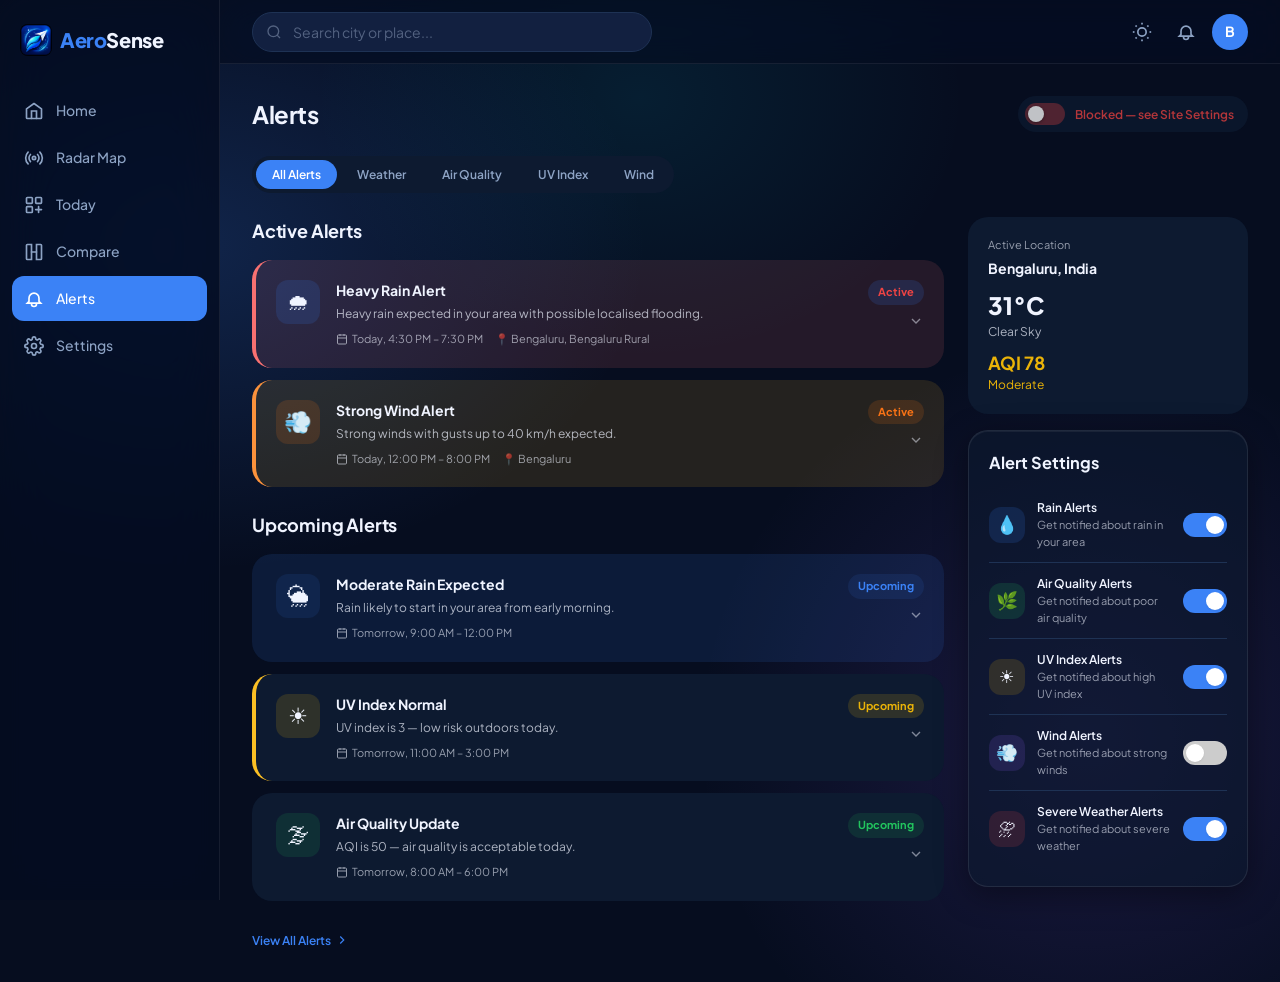
==== commit f3c9c6c6: "Fonts + search country filter + radar transparent error tiles (v3.2.0)" ====
--- a/pages/alerts.html
+++ b/pages/alerts.html
@@ -5,6 +5,8 @@
   <meta name="viewport" content="width=device-width, initial-scale=1.0, viewport-fit=cover"/>
   <meta name="theme-color" content="#0d1117"/>
   <title>Alerts – AeroSense</title>
+  <link rel="preconnect" href="https://fonts.googleapis.com"/>
+  <link rel="preconnect" href="https://fonts.gstatic.com" crossorigin/>
   <link rel="manifest" href="../manifest.json"/>
   <link rel="apple-touch-icon" href="../assets/apple-touch-icon.png"/>
   <link rel="icon" type="image/png" sizes="192x192" href="../assets/icon-192.png"/>
--- a/css/main.css
+++ b/css/main.css
@@ -4,7 +4,7 @@
    ============================================================ */
 
 /* ---------- Google Fonts ---------- */
-@import url('https://fonts.googleapis.com/css2?family=Inter:wght@300;400;500;600;700;800;900&display=swap');
+@import url('https://fonts.googleapis.com/css2?family=Plus+Jakarta+Sans:ital,wght@0,300;0,400;0,500;0,600;0,700;0,800;1,400&family=Space+Grotesk:wght@400;500;600;700&display=swap');
 
 /* ---------- Design Tokens ---------- */
 :root {
@@ -103,7 +103,8 @@
 *, *::before, *::after { box-sizing: border-box; margin: 0; padding: 0; }
 html { font-size: 16px; scroll-behavior: smooth; -webkit-text-size-adjust: 100%; }
 body {
-  font-family: 'Inter', system-ui, -apple-system, sans-serif;
+  font-family: 'Plus Jakarta Sans', system-ui, -apple-system, sans-serif;
+  --font-numeric: 'Space Grotesk', system-ui, monospace;
   font-size: var(--text-base);
   line-height: 1.5;
   -webkit-font-smoothing: antialiased;
@@ -2460,3 +2461,60 @@
   transition: all var(--transition-fast);
 }
 .recent-cmp-item:hover { border-color: var(--color-brand); color: var(--text-primary); }
+
+/* ── Compare search result item (flag + info layout) ── */
+.ccs-result-item {
+  display: flex;
+  align-items: center;
+  gap: var(--space-md);
+}
+.ccri-flag {
+  font-size: 1.4rem;
+  flex-shrink: 0;
+  width: 28px;
+  text-align: center;
+}
+.ccri-info { flex: 1; min-width: 0; }
+.ccri-name { font-size: var(--text-sm); font-weight: 600; color: var(--text-primary); }
+.ccri-sub  { font-size: var(--text-xs); color: var(--text-tertiary); margin-top: 2px; }
+.ccri-pop  { font-weight: 700; color: var(--color-brand); margin-left: 4px; }
+
+/* ── Numeric / metric display: Space Grotesk ── */
+.hero-temp-val,
+.hero-temp .hero-temp-val,
+.mc-value,
+.metric-card .mc-value,
+.hi-temp,
+.di-hi, .di-lo,
+.csc-score,
+.score-number,
+.aeroscore-val,
+.comfort-score-val,
+.tn-current,
+.tn-normal,
+.fs-temp,
+.aqi-value,
+.gauge-value,
+.aqi-number,
+.today-aqi-num,
+.spi-temp,
+.comp-score { font-family: var(--font-numeric); }
+
+/* ── Country-filter expand buttons (home search + compare search) ── */
+.cs-expand-countries,
+.ccs-expand-btn {
+  display: flex;
+  align-items: center;
+  gap: 6px;
+  padding: 10px 14px;
+  font-size: 13px;
+  font-weight: 500;
+  cursor: pointer;
+  border-top: 1px solid var(--border-color);
+  transition: background 0.15s;
+  color: var(--primary-color);
+}
+.cs-expand-countries:hover,
+.ccs-expand-btn:hover { background: var(--hover-bg); }
+.cs-expand-countries svg,
+.ccs-expand-btn svg { flex-shrink: 0; }
--- a/css/dark.css
+++ b/css/dark.css
@@ -309,12 +309,57 @@
 .theme-toggle-btn:not(.active) { color: #8DA3C4; }
 
 /* ── Compare Page (dark) ── */
-.cmp-score-card         { background: rgba(13,26,48,0.65); backdrop-filter: blur(20px); -webkit-backdrop-filter: blur(20px); }
-.cmp-score-card.winner  { border-color: rgba(59,130,246,.60); box-shadow: 0 0 0 4px rgba(59,130,246,.10), 0 8px 32px rgba(59,130,246,.20); }
-.cmp-decision-card      { background: rgba(34,197,94,.07); border: 1px solid rgba(34,197,94,.20); }
-.cw-item                { background: rgba(13,26,48,0.65); border-color: rgba(255,255,255,.06); }
-.ccs-results            { background: rgba(8,16,34,0.96); border-color: rgba(255,255,255,.08); }
-.ccs-result-item:hover  { background: rgba(59,130,246,.10); }
-.ccs-input-wrap         { background: rgba(18,32,64,.80); border-color: rgba(255,255,255,.08); }
-.recent-cmp-item        { background: rgba(13,26,48,0.60); border-color: rgba(255,255,255,.06); }
-.recent-cmp-item:hover  { border-color: rgba(59,130,246,.50); background: rgba(59,130,246,.08); }
+[data-theme="dark"] .cmp-score-card,
+:root .cmp-score-card {
+  background: rgba(13,26,48,0.72);
+  backdrop-filter: blur(20px) saturate(160%);
+  -webkit-backdrop-filter: blur(20px) saturate(160%);
+  border: 1.5px solid rgba(255,255,255,.07);
+}
+[data-theme="dark"] .cmp-score-card.winner,
+:root .cmp-score-card.winner {
+  border-color: rgba(59,130,246,.60);
+  box-shadow: 0 0 0 4px rgba(59,130,246,.10), 0 8px 32px rgba(59,130,246,.20);
+}
+[data-theme="dark"] .cmp-decision-card,
+:root .cmp-decision-card {
+  background: rgba(34,197,94,.07);
+  border: 1px solid rgba(34,197,94,.20);
+}
+[data-theme="dark"] .cw-item,
+:root .cw-item {
+  background: rgba(13,26,48,0.65);
+  border-color: rgba(255,255,255,.06);
+}
+[data-theme="dark"] .ccs-results,
+:root .ccs-results {
+  background: rgba(8,16,34,0.97);
+  border-color: rgba(255,255,255,.09);
+}
+[data-theme="dark"] .ccs-result-item:hover,
+:root .ccs-result-item:hover {
+  background: rgba(59,130,246,.10);
+}
+[data-theme="dark"] .ccs-input-wrap,
+:root .ccs-input-wrap {
+  background: rgba(18,32,64,.80);
+  border-color: rgba(255,255,255,.08);
+}
+[data-theme="dark"] .recent-cmp-item,
+:root .recent-cmp-item {
+  background: rgba(13,26,48,0.60);
+  border-color: rgba(255,255,255,.06);
+}
+[data-theme="dark"] .recent-cmp-item:hover,
+:root .recent-cmp-item:hover {
+  border-color: rgba(59,130,246,.50);
+  background: rgba(59,130,246,.08);
+}
+[data-theme="dark"] .cmp-chart-tab,
+:root .cmp-chart-tab {
+  background: rgba(13,26,48,.65);
+  border-color: rgba(255,255,255,.08);
+  color: var(--text-secondary);
+}
+[data-theme="dark"] .ccri-flag,
+:root .ccri-flag { color: var(--text-primary); }
--- a/css/light.css
+++ b/css/light.css
@@ -333,12 +333,55 @@
 [data-theme="light"] .map-ctrl-btn:hover { background: #2563EB; color: #fff; }
 
 /* ── Compare Page (light) ── */
-.cmp-score-card         { background: rgba(255,255,255,0.80); backdrop-filter: blur(20px); -webkit-backdrop-filter: blur(20px); border: 1px solid rgba(0,0,0,.06); }
-.cmp-score-card.winner  { border-color: rgba(59,130,246,.60); box-shadow: 0 0 0 4px rgba(59,130,246,.10); }
-.cmp-decision-card      { background: rgba(34,197,94,.06); border: 1px solid rgba(34,197,94,.25); }
-.cw-item                { background: rgba(255,255,255,.90); border-color: rgba(0,0,0,.06); }
-.ccs-results            { background: rgba(255,255,255,.98); border-color: rgba(0,0,0,.08); }
-.ccs-result-item:hover  { background: rgba(59,130,246,.06); }
-.ccs-input-wrap         { background: rgba(255,255,255,.80); border-color: rgba(0,0,0,.10); }
-.recent-cmp-item        { background: rgba(255,255,255,.80); border-color: rgba(0,0,0,.08); }
-.recent-cmp-item:hover  { border-color: rgba(59,130,246,.50); }
+[data-theme="light"] .cmp-score-card {
+  background: rgba(255,255,255,0.85);
+  backdrop-filter: blur(20px) saturate(180%);
+  -webkit-backdrop-filter: blur(20px) saturate(180%);
+  border: 1.5px solid rgba(0,0,0,.06);
+  box-shadow: 0 2px 16px rgba(15,23,42,.07);
+}
+[data-theme="light"] .cmp-score-card.winner {
+  border-color: rgba(59,130,246,.55);
+  box-shadow: 0 0 0 4px rgba(59,130,246,.08), 0 4px 20px rgba(59,130,246,.15);
+}
+[data-theme="light"] .cmp-decision-card {
+  background: rgba(34,197,94,.06);
+  border: 1px solid rgba(34,197,94,.25);
+}
+[data-theme="light"] .cw-item {
+  background: rgba(255,255,255,.92);
+  border-color: rgba(0,0,0,.06);
+  box-shadow: 0 1px 6px rgba(15,23,42,.05);
+}
+[data-theme="light"] .ccs-results {
+  background: rgba(255,255,255,.99);
+  border-color: rgba(0,0,0,.09);
+  box-shadow: 0 8px 32px rgba(15,23,42,.12);
+}
+[data-theme="light"] .ccs-result-item:hover {
+  background: rgba(59,130,246,.06);
+}
+[data-theme="light"] .ccs-input-wrap {
+  background: rgba(255,255,255,.88);
+  border-color: rgba(0,0,0,.10);
+}
+[data-theme="light"] .compare-selector-card {
+  background: rgba(255,255,255,0.82);
+}
+[data-theme="light"] .recent-cmp-item {
+  background: rgba(255,255,255,.85);
+  border-color: rgba(0,0,0,.07);
+}
+[data-theme="light"] .recent-cmp-item:hover {
+  border-color: rgba(59,130,246,.45);
+  background: rgba(59,130,246,.04);
+}
+[data-theme="light"] .cmp-chart-tab {
+  background: rgba(255,255,255,.85);
+  border-color: rgba(0,0,0,.09);
+  color: var(--text-secondary);
+}
+[data-theme="light"] .act-cmp-item .aci-bar-bg { background: rgba(0,0,0,.08); }
+[data-theme="light"] .csc-score { color: #2563eb; }
+[data-theme="light"] .cvd-circle { background: #2563eb; }
+[data-theme="light"] .cdc-city { color: #0f172a; }
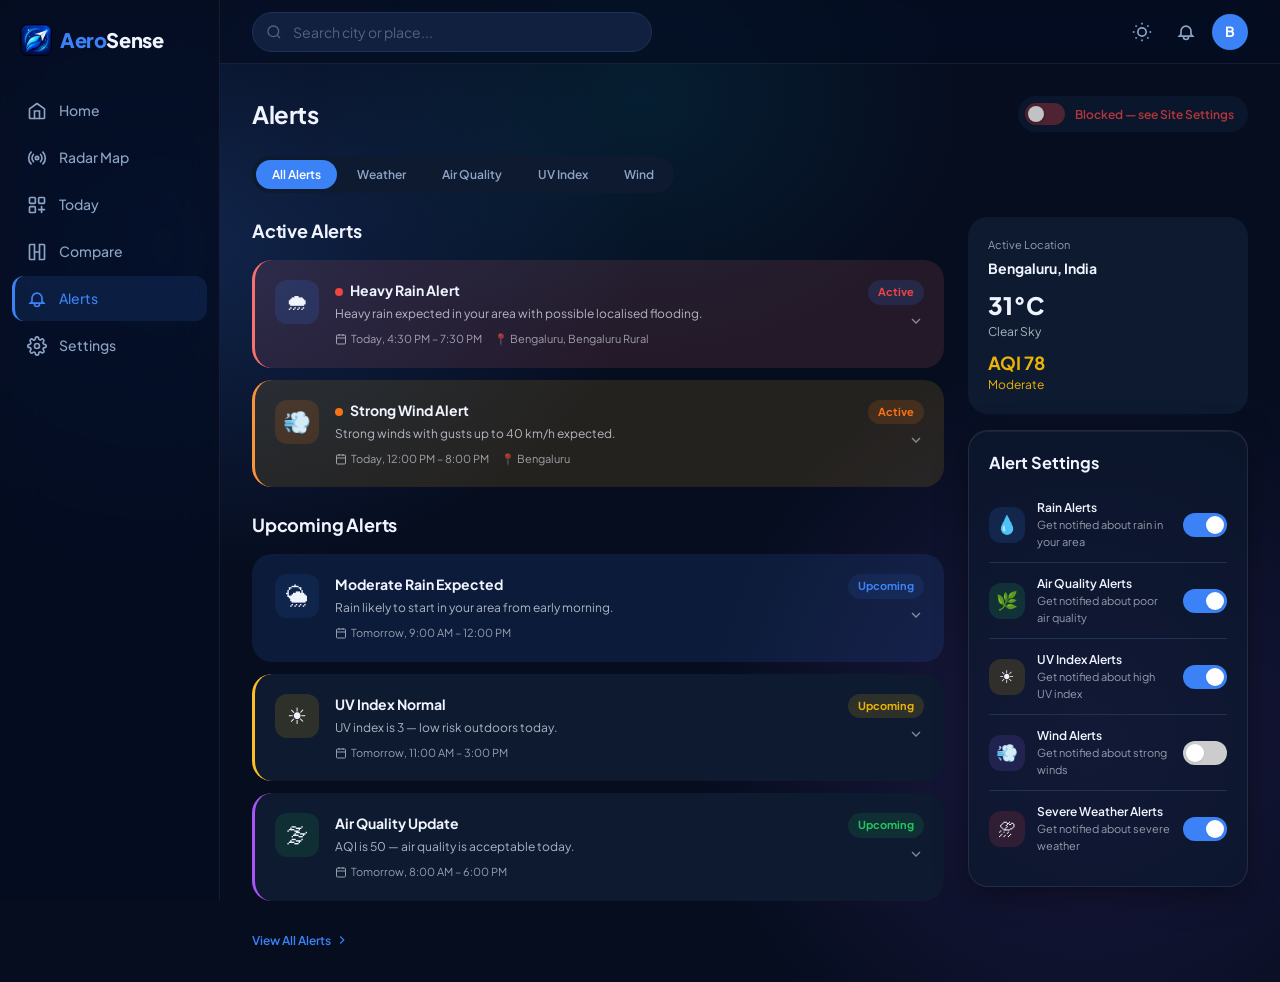
==== commit 70f925a9: "Fixed data inaccuracies and UI" ====
--- a/pages/alerts.html
+++ b/pages/alerts.html
@@ -378,4 +378,3 @@
 <script type="module" src="../js/nav.js"></script>
 </body>
 </html>
-                                                                                                                                                                                                                                                                                                                                                                                                                                                                                                                                                                                                                                                                                                                                                                                                                                                
--- a/css/main.css
+++ b/css/main.css
@@ -2518,3 +2518,554 @@
 .ccs-expand-btn:hover { background: var(--hover-bg); }
 .cs-expand-countries svg,
 .ccs-expand-btn svg { flex-shrink: 0; }
+
+/* ── Quick Compare chips + Features grid ─────────────────────────────────── */
+.quick-cmp-grid {
+  display: flex;
+  flex-wrap: wrap;
+  gap: 8px;
+}
+.quick-cmp-chip {
+  display: inline-flex;
+  align-items: center;
+  gap: 6px;
+  padding: 8px 14px;
+  border-radius: 999px;
+  border: 1px solid var(--border-color);
+  background: var(--card-bg);
+  color: var(--text-primary);
+  font-size: 13px;
+  font-weight: 500;
+  cursor: pointer;
+  transition: background 0.15s, border-color 0.15s, transform 0.1s;
+  white-space: nowrap;
+}
+.quick-cmp-chip:hover {
+  background: var(--hover-bg);
+  border-color: var(--primary-color);
+  transform: translateY(-1px);
+}
+.quick-cmp-chip:active { transform: translateY(0); }
+
+.cmp-features-grid {
+  display: grid;
+  grid-template-columns: repeat(3, 1fr);
+  gap: var(--space-lg);
+  margin-bottom: var(--space-2xl);
+}
+@media (max-width: 900px) {
+  .cmp-features-grid { grid-template-columns: repeat(2, 1fr); }
+}
+@media (max-width: 500px) {
+  .cmp-features-grid { grid-template-columns: 1fr 1fr; gap: var(--space-md); }
+}
+.cmp-feature-card {
+  padding: var(--space-lg);
+  border-radius: var(--radius-lg);
+  border: 1px solid var(--border-color);
+  background: var(--card-bg);
+  display: flex;
+  flex-direction: column;
+  gap: 8px;
+  transition: border-color 0.2s, transform 0.2s;
+}
+.cmp-feature-card:hover {
+  border-color: var(--primary-color);
+  transform: translateY(-2px);
+}
+.cmp-fc-icon {
+  width: 40px;
+  height: 40px;
+  border-radius: var(--radius-md);
+  background: var(--primary-color);
+  color: #fff;
+  display: flex;
+  align-items: center;
+  justify-content: center;
+  flex-shrink: 0;
+}
+.cmp-fc-title {
+  font-size: var(--text-sm);
+  font-weight: 700;
+  color: var(--text-primary);
+}
+.cmp-fc-desc {
+  font-size: 12px;
+  color: var(--text-secondary);
+  line-height: 1.5;
+}
+
+/* ── Compare reset button ─────────────────────────────────────────────────── */
+#cmp-reset-btn {
+  display: flex;
+  justify-content: flex-end;
+  margin-bottom: var(--space-lg);
+}
+.cmp-reset-action {
+  display: inline-flex;
+  align-items: center;
+  gap: 7px;
+  padding: 8px 18px;
+  border-radius: var(--radius-full);
+  border: 1.5px solid var(--border-color);
+  background: var(--card-bg);
+  color: var(--text-secondary);
+  font-size: var(--text-sm);
+  font-weight: 600;
+  cursor: pointer;
+  transition: background 0.15s, border-color 0.15s, color 0.15s;
+}
+.cmp-reset-action:hover {
+  background: var(--hover-bg);
+  border-color: var(--primary-color);
+  color: var(--text-primary);
+}
+
+
+/* ============================================================
+   PHASE 3 — Premium UI/UX polish
+   ============================================================ */
+
+/* ---------- P3-A: Hero redesign ---------- */
+.hero-card { min-height: 340px; }
+
+.hero-glass {
+  background: rgba(0, 0, 0, 0.25);
+  backdrop-filter: blur(20px);
+  -webkit-backdrop-filter: blur(20px);
+  border: 1px solid rgba(255, 255, 255, 0.12);
+  border-radius: var(--radius-2xl);
+  box-shadow: 0 8px 32px rgba(0, 0, 0, 0.3);
+  padding: var(--space-xl);
+}
+[data-theme="light"] .hero-glass {
+  background: rgba(255, 255, 255, 0.07);
+}
+
+.hero-top-row {
+  display: flex;
+  align-items: center;
+  justify-content: space-between;
+  gap: var(--space-md);
+  flex-wrap: wrap;
+  margin-bottom: var(--space-lg);
+}
+.hero-top-row .hero-location { margin-bottom: 0; }
+.hero-top-row .hero-live-badge { margin-bottom: 0; }
+
+.hero-main {
+  display: flex;
+  align-items: center;
+  gap: var(--space-xl);
+  margin-bottom: var(--space-lg);
+}
+.hero-icon {
+  font-size: 64px;
+  line-height: 1;
+  flex-shrink: 0;
+  filter: drop-shadow(0 4px 12px rgba(0,0,0,.25));
+  animation: hero-icon-float 4s ease-in-out infinite;
+}
+@keyframes hero-icon-float {
+  0%, 100% { transform: translateY(0); }
+  50%      { transform: translateY(-6px); }
+}
+.hero-main-text { min-width: 0; }
+
+.hero-temp {
+  font-size: clamp(4rem, 12vw, 6rem);
+  font-weight: 700;
+  line-height: 1;
+  letter-spacing: -0.04em;
+  margin-bottom: var(--space-xs);
+}
+.hero-condition { font-size: var(--text-xl); font-weight: 600; opacity: .95; }
+.hero-feels { font-size: var(--text-sm); opacity: .75; margin-bottom: var(--space-sm); }
+
+.hero-aero-pill {
+  display: inline-flex;
+  align-items: center;
+  gap: 7px;
+  padding: 5px 12px;
+  border-radius: var(--radius-full);
+  background: rgba(255,255,255,.16);
+  backdrop-filter: blur(8px);
+  border: 1px solid rgba(255,255,255,.18);
+  font-size: var(--text-xs);
+  font-weight: 700;
+  letter-spacing: .02em;
+}
+.hero-aero-pill .hap-dot {
+  width: 8px; height: 8px;
+  border-radius: 50%;
+  flex-shrink: 0;
+}
+
+/* Full-viewport hero on mobile */
+@media (max-width: 768px) {
+  .hero-card {
+    min-height: calc(100svh - 56px - var(--bottom-nav-height) - 32px);
+  }
+  .hero-icon { font-size: 52px; }
+}
+
+/* P3-A dynamic gradients (dark/default) */
+.hero-card-bg.sunny        { background: linear-gradient(160deg, #1a6faf 0%, #0ea5e9 100%); }
+.hero-card-bg.goldenhour   { background: linear-gradient(160deg, #c2410c 0%, #f59e0b 45%, #1d4ed8 100%); }
+.hero-card-bg.cloudy       { background: linear-gradient(160deg, #374151 0%, #6b7280 100%); }
+.hero-card-bg.rainy        { background: linear-gradient(160deg, #1e3a5f 0%, #2d5a8e 100%); }
+.hero-card-bg.thunderstorm { background: linear-gradient(160deg, #111827 0%, #1f2937 100%); }
+.hero-card-bg.snow         { background: linear-gradient(160deg, #60a5fa 0%, #dbeafe 100%); }
+.hero-card-bg.fog          { background: linear-gradient(160deg, #9ca3af 0%, #d1d5db 100%); }
+.hero-card-bg.night-clear  { background: linear-gradient(160deg, #020617 0%, #0f172a 100%); }
+.hero-card-bg.night-cloudy { background: linear-gradient(160deg, #111827 0%, #1f2937 100%); }
+.hero-card-bg.static-brand { background: linear-gradient(160deg, #1d4ed8 0%, #3B82F6 60%, #60A5FA 100%); }
+
+/* Softer, less saturated hero gradients in light mode (P3-M) */
+[data-theme="light"] .hero-card-bg.sunny        { background: linear-gradient(160deg, #38bdf8 0%, #7dd3fc 100%); }
+[data-theme="light"] .hero-card-bg.goldenhour   { background: linear-gradient(160deg, #fb923c 0%, #fbbf24 50%, #60a5fa 100%); }
+[data-theme="light"] .hero-card-bg.cloudy       { background: linear-gradient(160deg, #64748b 0%, #94a3b8 100%); }
+[data-theme="light"] .hero-card-bg.rainy        { background: linear-gradient(160deg, #3b6ea5 0%, #5b8bc0 100%); }
+[data-theme="light"] .hero-card-bg.static-brand { background: linear-gradient(160deg, #3B82F6 0%, #60A5FA 60%, #93C5FD 100%); }
+
+/* ---------- P3-E: Metric card system ---------- */
+.metric-card {
+  background: var(--bg-card);
+  border: 1px solid var(--border-primary);
+  padding: 16px;
+  position: relative;
+  overflow: hidden;
+  transition: transform 180ms ease, box-shadow 180ms ease;
+}
+.metric-card:hover {
+  transform: translateY(-2px);
+  box-shadow: var(--shadow-md);
+}
+.metric-card.mc-accent::before {
+  content: '';
+  position: absolute;
+  top: 0; left: 0; right: 0;
+  height: 3px;
+  background: var(--mc-accent, var(--color-brand));
+  opacity: .85;
+}
+.metric-card .mc-label {
+  font-size: var(--text-xs);
+  font-weight: 600;
+  color: var(--text-secondary);
+  opacity: 1;
+  text-transform: uppercase;
+  letter-spacing: .06em;
+}
+.metric-card .mc-value {
+  font-size: var(--text-2xl);
+  font-weight: 700;
+}
+.metric-card .mc-status {
+  align-self: flex-start;
+  font-size: 10px;
+  font-weight: 700;
+  letter-spacing: .03em;
+  padding: 3px 8px;
+  border-radius: var(--radius-full);
+  white-space: nowrap;
+}
+
+/* ---------- P3-D: Segmented AQI gauge ---------- */
+.aqi-seg-bar {
+  position: relative;
+  display: flex;
+  gap: 2px;
+  height: 10px;
+  border-radius: var(--radius-full);
+  margin-bottom: 6px;
+}
+.aqi-seg {
+  flex: 1;
+  height: 100%;
+  opacity: .85;
+}
+.aqi-seg:first-child { border-radius: 5px 0 0 5px; }
+.aqi-seg:last-child  { border-radius: 0 5px 5px 0; }
+.aqi-needle {
+  position: absolute;
+  top: -4px;
+  width: 4px;
+  height: 18px;
+  margin-left: -2px;
+  border-radius: 2px;
+  background: var(--text-primary);
+  box-shadow: 0 0 0 2px var(--bg-card), 0 1px 4px rgba(0,0,0,.4);
+}
+
+/* ---------- P3-F: Hourly strip ---------- */
+.hourly-item .hi-temp {
+  font-size: 18px;
+  font-weight: 700;
+}
+.hourly-item .hi-icon { font-size: 24px; }
+.hourly-item .hi-time { color: var(--text-tertiary); opacity: 1; }
+.hourly-item.active {
+  background: rgba(59, 130, 246, .14) !important;
+  border: 1px solid var(--color-brand);
+  color: inherit;
+}
+.hourly-item.active .hi-time { color: var(--color-brand); font-weight: 700; }
+.hi-precip { min-height: 16px; }
+.hi-precip-empty { visibility: hidden; }
+.hi-precip-dot {
+  display: inline-block;
+  width: 6px; height: 6px;
+  border-radius: 50%;
+  background: var(--color-brand);
+  margin-right: 3px;
+  vertical-align: middle;
+}
+.hourly-item .hi-precip { color: var(--color-brand-light); opacity: 1; font-weight: 600; }
+
+/* ---------- P3-F: 7-day rows with min-max range bars ---------- */
+.daily-item { gap: var(--space-md); }
+.daily-item .di-day { width: 44px; flex-shrink: 0; }
+.daily-item .di-precip {
+  width: 44px;
+  flex-shrink: 0;
+  margin-right: 0;
+  display: inline-flex;
+  align-items: center;
+  color: var(--color-brand-light);
+  opacity: 1;
+  font-weight: 600;
+  font-size: var(--text-xs);
+}
+.daily-item .di-range {
+  position: relative;
+  flex: 1;
+  height: 5px;
+  min-width: 40px;
+  border-radius: var(--radius-full);
+  background: var(--bg-secondary);
+  overflow: hidden;
+}
+.daily-item .di-range-fill {
+  position: absolute;
+  top: 0;
+  height: 100%;
+  border-radius: var(--radius-full);
+}
+.daily-item.today .di-range { height: 7px; }
+.daily-item.today .di-day { font-weight: 800; color: var(--color-brand); }
+.daily-item .di-temps { margin-left: 0; min-width: 72px; justify-content: flex-end; }
+
+/* ---------- P3-B: Bottom nav active pill ---------- */
+.bottom-nav-item {
+  color: var(--text-tertiary);
+  transition: color 180ms ease, background 180ms ease, box-shadow 180ms ease;
+}
+.bottom-nav-item .bn-label {
+  font-size: 10px;
+  font-weight: 600;
+  color: var(--text-tertiary);
+  transition: color 180ms ease;
+}
+.bottom-nav-item.active {
+  background: rgba(59, 130, 246, 0.15);
+  color: var(--color-brand);
+  box-shadow: 0 2px 8px rgba(59, 130, 246, 0.18);
+}
+.bottom-nav-item.active svg { color: var(--color-brand); }
+.bottom-nav-item.active .bn-label {
+  color: var(--color-brand);
+  font-weight: 800;
+}
+
+/* ---------- P3-L: Desktop sidebar active pill ---------- */
+.nav-item {
+  border-left: 3px solid transparent;
+  transition: background 180ms ease, border-color 180ms ease, color 180ms ease;
+}
+.nav-item.active,
+.nav-item.active:hover {
+  background: rgba(59, 130, 246, 0.12) !important;
+  border-left-color: var(--color-brand);
+  color: var(--color-brand) !important;
+}
+.nav-item.active svg,
+.nav-item.active:hover svg { color: var(--color-brand) !important; }
+
+/* ---------- P3-I: Overall Winner card ---------- */
+.owc-card {
+  padding: var(--space-xl);
+  margin-bottom: var(--space-2xl);
+  border: 1px solid var(--border-primary);
+}
+.owc-head {
+  font-size: var(--text-sm);
+  font-weight: 800;
+  text-transform: uppercase;
+  letter-spacing: .08em;
+  color: var(--text-secondary);
+  margin-bottom: var(--space-lg);
+}
+.owc-sides {
+  display: flex;
+  align-items: stretch;
+  gap: var(--space-lg);
+  margin-bottom: var(--space-lg);
+}
+.owc-side {
+  flex: 1;
+  min-width: 0;
+  padding: var(--space-md);
+  border-radius: var(--radius-lg);
+  border: 1px solid transparent;
+}
+.owc-side.owc-win {
+  border-color: var(--color-excellent);
+  background: rgba(34, 197, 94, 0.07);
+}
+.owc-vs {
+  align-self: center;
+  font-size: var(--text-xs);
+  font-weight: 800;
+  color: var(--text-tertiary);
+  flex-shrink: 0;
+}
+.owc-name {
+  font-size: var(--text-lg);
+  font-weight: 700;
+  white-space: nowrap;
+  overflow: hidden;
+  text-overflow: ellipsis;
+}
+.owc-side.owc-win .owc-name {
+  font-size: var(--text-xl);
+  font-weight: 800;
+  color: var(--color-excellent);
+}
+.owc-score {
+  font-size: var(--text-sm);
+  color: var(--text-secondary);
+  margin: 4px 0 8px;
+}
+.owc-score strong {
+  font-family: 'Space Grotesk', sans-serif;
+  font-size: var(--text-lg);
+  color: var(--text-primary);
+}
+.owc-bar {
+  height: 8px;
+  border-radius: var(--radius-full);
+  background: var(--bg-secondary);
+  overflow: hidden;
+}
+.owc-bar-fill {
+  display: block;
+  height: 100%;
+  border-radius: var(--radius-full);
+  transition: width 0.8s cubic-bezier(0.4, 0, 0.2, 1);
+}
+.owc-verdict {
+  display: flex;
+  align-items: center;
+  gap: var(--space-sm);
+  flex-wrap: wrap;
+  font-size: var(--text-sm);
+  color: var(--text-secondary);
+}
+.owc-winner-name {
+  font-weight: 800;
+  color: var(--color-excellent);
+}
+.owc-pills { display: inline-flex; gap: 6px; flex-wrap: wrap; }
+.owc-pill {
+  font-size: var(--text-xs);
+  font-weight: 700;
+  color: var(--color-excellent);
+  background: rgba(34, 197, 94, 0.12);
+  border-radius: var(--radius-full);
+  padding: 3px 10px;
+  white-space: nowrap;
+}
+@media (max-width: 540px) {
+  .owc-sides { flex-direction: column; }
+  .owc-vs { align-self: flex-start; }
+}
+
+/* Metric-row winner checkmark */
+.cmp-metric-row .cmr-ind { color: var(--color-excellent); font-weight: 800; }
+
+/* ---------- P3-K: Alerts polish ---------- */
+.alert-card { border-left-width: 3px; }
+.alert-card.aqi { border-color: var(--color-hazardous); }
+.alert-card.aqi .ac-badge { background: rgba(168,85,247,.15); color: var(--color-hazardous); }
+.ac-severity-dot {
+  display: inline-block;
+  width: 8px; height: 8px;
+  border-radius: 50%;
+  margin-right: 7px;
+  vertical-align: middle;
+}
+.alerts-all-clear {
+  display: flex;
+  flex-direction: column;
+  align-items: center;
+  gap: var(--space-sm);
+  text-align: center;
+  padding: var(--space-2xl) var(--space-xl);
+}
+.alerts-all-clear .aac-title {
+  font-size: var(--text-lg);
+  font-weight: 800;
+  color: var(--color-excellent);
+}
+.alerts-all-clear .aac-sub {
+  font-size: var(--text-sm);
+  color: var(--text-secondary);
+}
+
+/* ---------- P3 fix: hero top-row layout (Live badge + Full Screen) ---------- */
+.hero-top-right {
+  display: flex;
+  align-items: center;
+  gap: 8px;
+  flex-wrap: wrap;
+  justify-content: flex-end;
+  margin-left: auto;
+}
+/* Button now lives in the flow of the top row, not absolutely positioned */
+.hero-card .hero-top-right .hero-fullscreen-btn {
+  position: static;
+  top: auto;
+  right: auto;
+  flex-shrink: 0;
+}
+.hero-top-row { row-gap: 8px; }
+.hero-top-row .hero-location {
+  min-width: 0;
+  flex-shrink: 1;
+}
+.hero-top-row .hero-location-name-text {
+  white-space: nowrap;
+  overflow: hidden;
+  text-overflow: ellipsis;
+  max-width: 38vw;
+  display: inline-block;
+  vertical-align: bottom;
+}
+
+/* ---------- Mobile alignment ---------- */
+@media (max-width: 768px) {
+  .hero-glass { padding: var(--space-lg); }
+  .hero-main { gap: var(--space-lg); }
+  .hero-top-row .hero-location-name-text { max-width: 46vw; }
+  .hero-metrics-row { gap: var(--space-md) var(--space-lg); }
+  .hero-metric { font-size: var(--text-xs); }
+}
+@media (max-width: 480px) {
+  /* Icon-only Full Screen button on small phones */
+  .hero-fullscreen-btn .hfb-label { display: none; }
+  .hero-fullscreen-btn { padding: 7px 9px; }
+  .hero-live-badge { padding: 4px 8px; }
+  .hero-top-row .hero-location-name-text { max-width: 52vw; }
+  .hero-temp { font-size: clamp(3.5rem, 18vw, 4.5rem); }
+}
--- a/css/light.css
+++ b/css/light.css
@@ -144,21 +144,21 @@
   background: rgba(255,255,255,0.72);
   backdrop-filter: blur(20px) saturate(180%);
   -webkit-backdrop-filter: blur(20px) saturate(180%);
-  border: 1px solid rgba(255,255,255,0.85);
+  border: 1px solid var(--border-primary);
   box-shadow: 0 4px 24px rgba(15,23,42,.08), inset 0 1px 0 rgba(255,255,255,.9);
 }
 [data-theme="light"] .metric-card {
   background: rgba(255,255,255,0.78);
   backdrop-filter: blur(16px) saturate(180%);
   -webkit-backdrop-filter: blur(16px) saturate(180%);
-  border: 1px solid rgba(255,255,255,0.85);
+  border: 1px solid var(--border-primary);
   box-shadow: var(--shadow-card);
 }
 [data-theme="light"] .score-card {
   background: rgba(255,255,255,0.72);
   backdrop-filter: blur(16px) saturate(180%);
   -webkit-backdrop-filter: blur(16px) saturate(180%);
-  border: 1px solid rgba(255,255,255,0.85);
+  border: 1px solid var(--border-primary);
   box-shadow: var(--shadow-card);
 }
 [data-theme="light"] .score-card.aeroscore { background: var(--score-good-bg); border: 1px solid rgba(34,197,94,.15); }
--- a/css/animations.css
+++ b/css/animations.css
@@ -228,6 +228,106 @@
   to { transform: scale(4); opacity: 0; }
 }
 
+/* ============================================================
+   Phase 3 — Micro-interactions (P3-G)
+   ============================================================ */
+
+/* ---------- Skeleton helpers (zero-dashes policy) ---------- */
+.skeleton-text {
+  display: inline-block;
+  width: 3.5em;
+  height: 1em;
+  border-radius: var(--radius-sm);
+  vertical-align: middle;
+}
+.skeleton-text-sm { width: 2.2em; height: 0.85em; }
+.skeleton-text-lg { width: 5em; height: 1.2em; }
+.skeleton-block {
+  width: 100%;
+  height: 120px;
+  border-radius: var(--radius-lg);
+}
+
+/* ---------- Value fade-in when data replaces a skeleton ---------- */
+@keyframes value-in {
+  from { opacity: 0; transform: translateY(4px); }
+  to   { opacity: 1; transform: translateY(0); }
+}
+.value-in { animation: value-in 0.3s ease-out both; }
+
+/* ---------- Card stagger on page load ---------- */
+@keyframes card-stagger {
+  from { opacity: 0; transform: translateY(10px); }
+  to   { opacity: 1; transform: translateY(0); }
+}
+.stagger-in > * {
+  animation: card-stagger 0.4s ease-out both;
+}
+.stagger-in > *:nth-child(1)  { animation-delay: 0ms; }
+.stagger-in > *:nth-child(2)  { animation-delay: 50ms; }
+.stagger-in > *:nth-child(3)  { animation-delay: 100ms; }
+.stagger-in > *:nth-child(4)  { animation-delay: 150ms; }
+.stagger-in > *:nth-child(5)  { animation-delay: 200ms; }
+.stagger-in > *:nth-child(6)  { animation-delay: 250ms; }
+.stagger-in > *:nth-child(7)  { animation-delay: 300ms; }
+.stagger-in > *:nth-child(8)  { animation-delay: 350ms; }
+.stagger-in > *:nth-child(n+9){ animation-delay: 400ms; }
+
+/* ---------- Page fade on navigation ---------- */
+@keyframes page-fade-in {
+  from { opacity: 0; }
+  to   { opacity: 1; }
+}
+.page-fade { animation: page-fade-in 0.2s ease-out both; }
+
+/* ---------- AeroScore gauge arc ---------- */
+.aero-gauge-fill {
+  transition: stroke-dashoffset 1s cubic-bezier(0.4, 0, 0.2, 1);
+}
+
+/* ---------- AQI needle ---------- */
+.aqi-needle {
+  transition: left 0.7s ease-out;
+}
+
+/* ---------- Factor bar fill ---------- */
+.factor-bar-fill {
+  transition: width 0.8s cubic-bezier(0.4, 0, 0.2, 1);
+}
+
+/* ---------- Alert severity pulse (active alerts only) ---------- */
+@keyframes severity-pulse {
+  0%   { transform: scale(1);    opacity: 1; }
+  50%  { transform: scale(1.25); opacity: 0.7; }
+  100% { transform: scale(1);    opacity: 1; }
+}
+.severity-dot-pulse {
+  animation: severity-pulse 2s ease-in-out infinite;
+}
+
+/* ---------- Hero gradient crossfade ---------- */
+.hero-bg-layer,
+.hero-card-bg {
+  transition: opacity 0.8s ease;
+}
+
+/* ---------- Lightning flash for hero thunderstorm ---------- */
+@keyframes hero-lightning {
+  0%, 92%, 100% { opacity: 0; }
+  93% { opacity: 0.55; }
+  94.5% { opacity: 0; }
+  96% { opacity: 0.35; }
+  97.5% { opacity: 0; }
+}
+.hero-lightning {
+  position: absolute;
+  inset: 0;
+  pointer-events: none;
+  background: radial-gradient(ellipse at 50% 0%, rgba(255,255,255,0.7) 0%, transparent 65%);
+  opacity: 0;
+  animation: hero-lightning 7s infinite;
+}
+
 /* ---------- Reduced motion ---------- */
 @media (prefers-reduced-motion: reduce) {
   *, *::before, *::after {
@@ -235,6 +335,9 @@
     animation-iteration-count: 1 !important;
     transition-duration: 0.01ms !important;
   }
+  /* keep opacity fades so content still appears */
+  .value-in, .page-fade { animation-duration: 0.2s !important; }
+  .stagger-in > * { animation: page-fade-in 0.2s ease-out both !important; }
 }
 
 /* ---------- Map layer fade ---------- */
